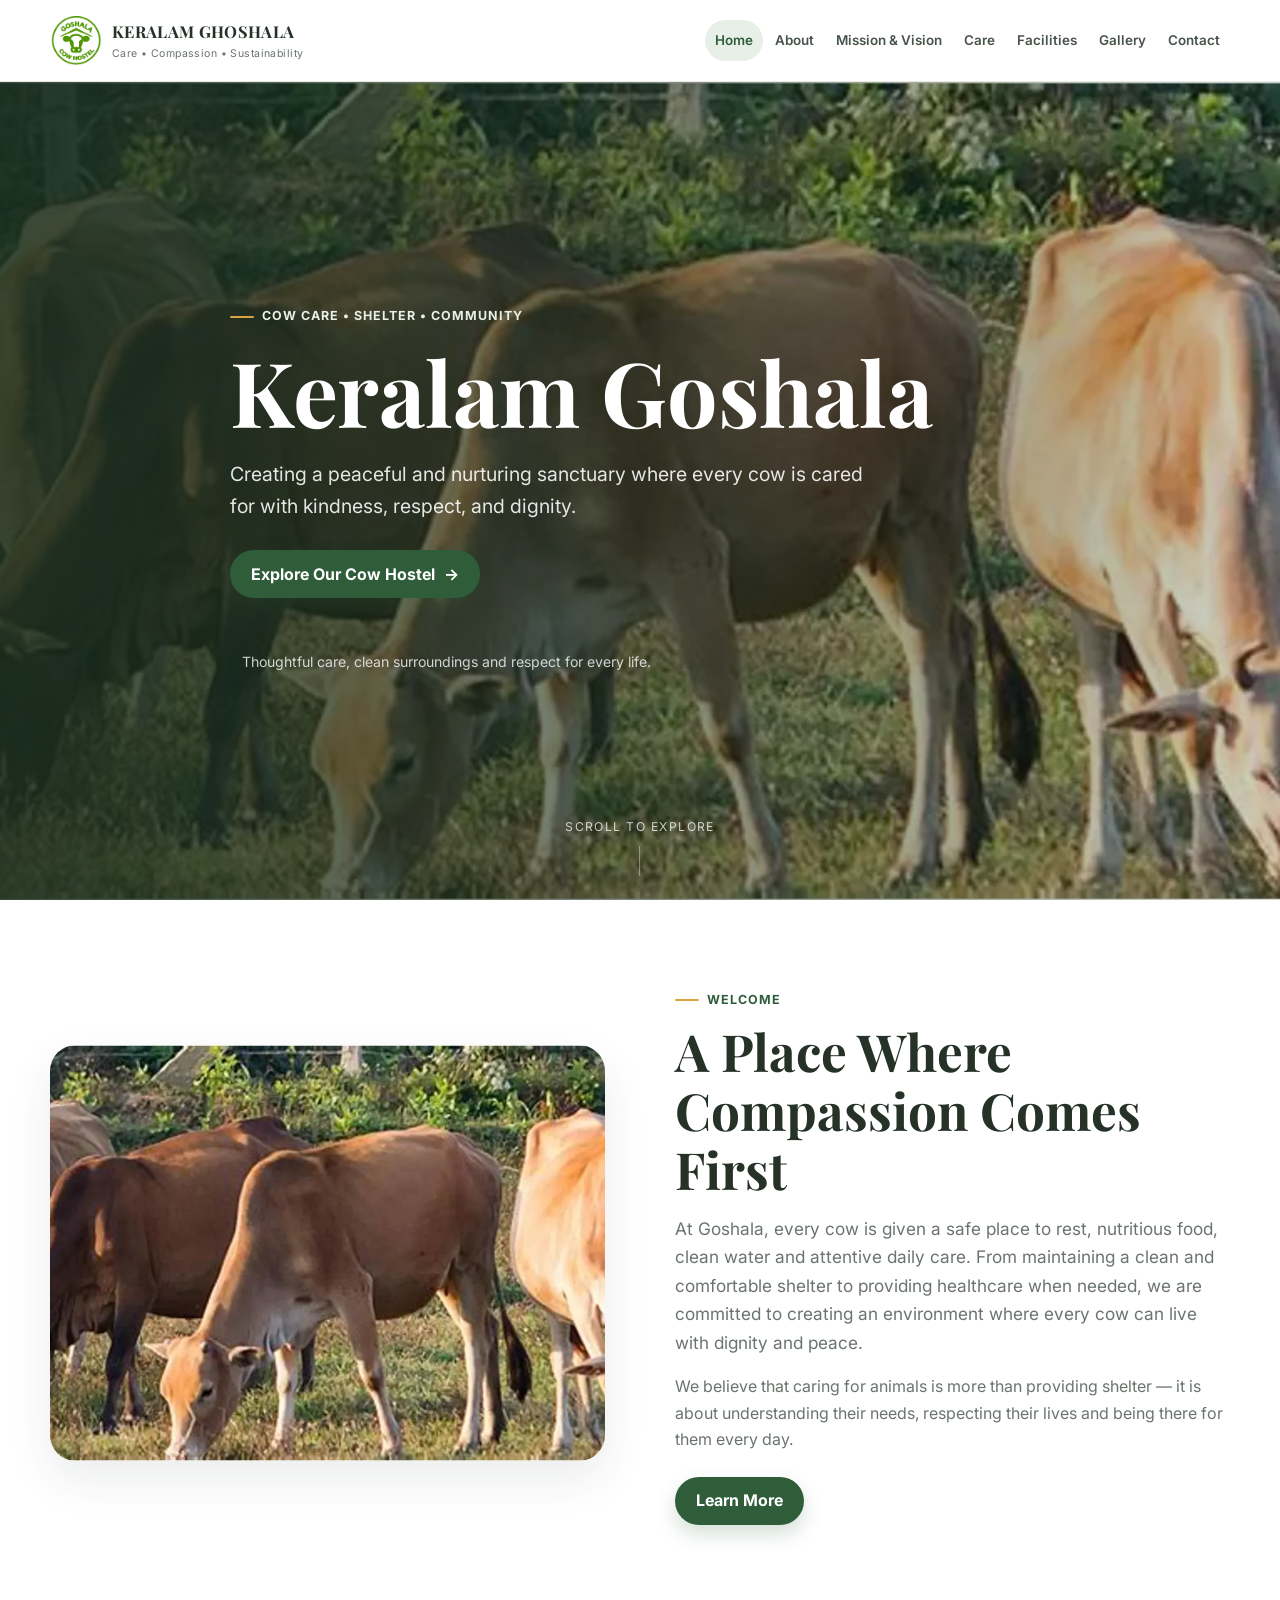
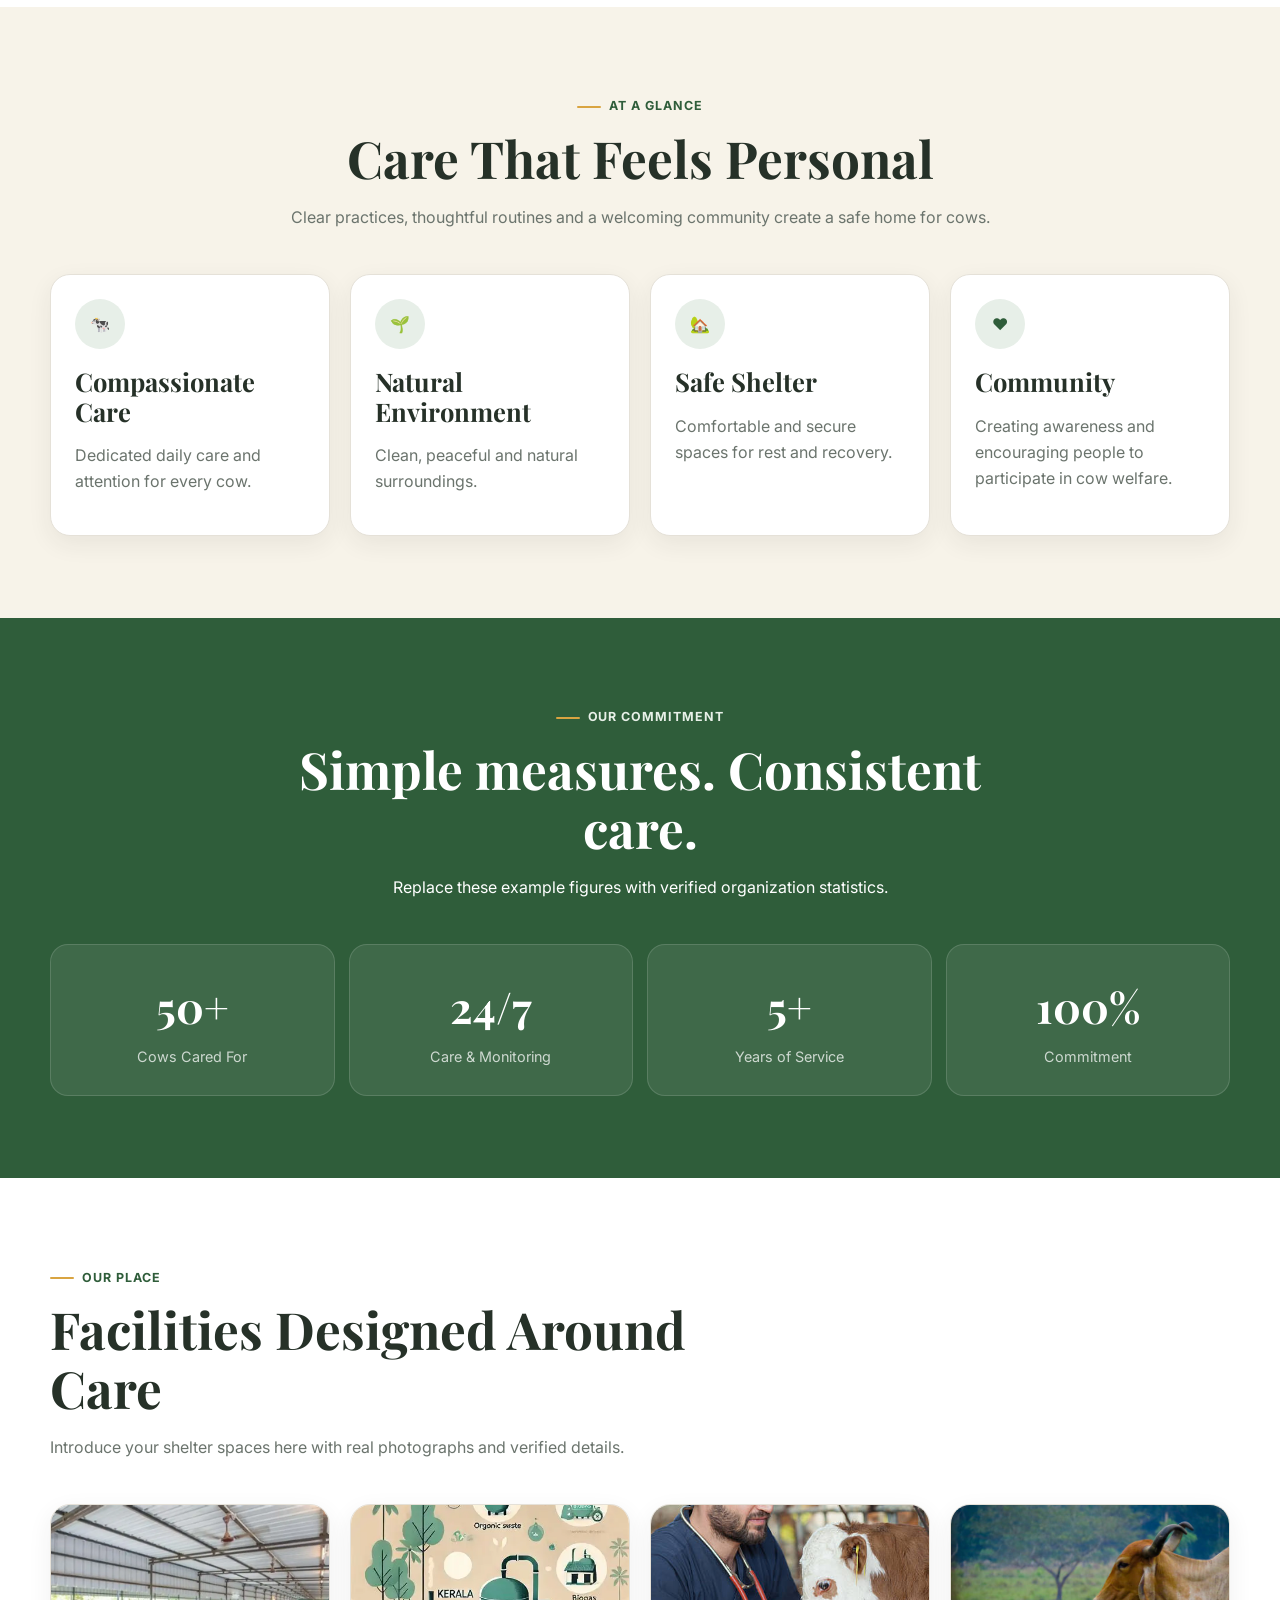
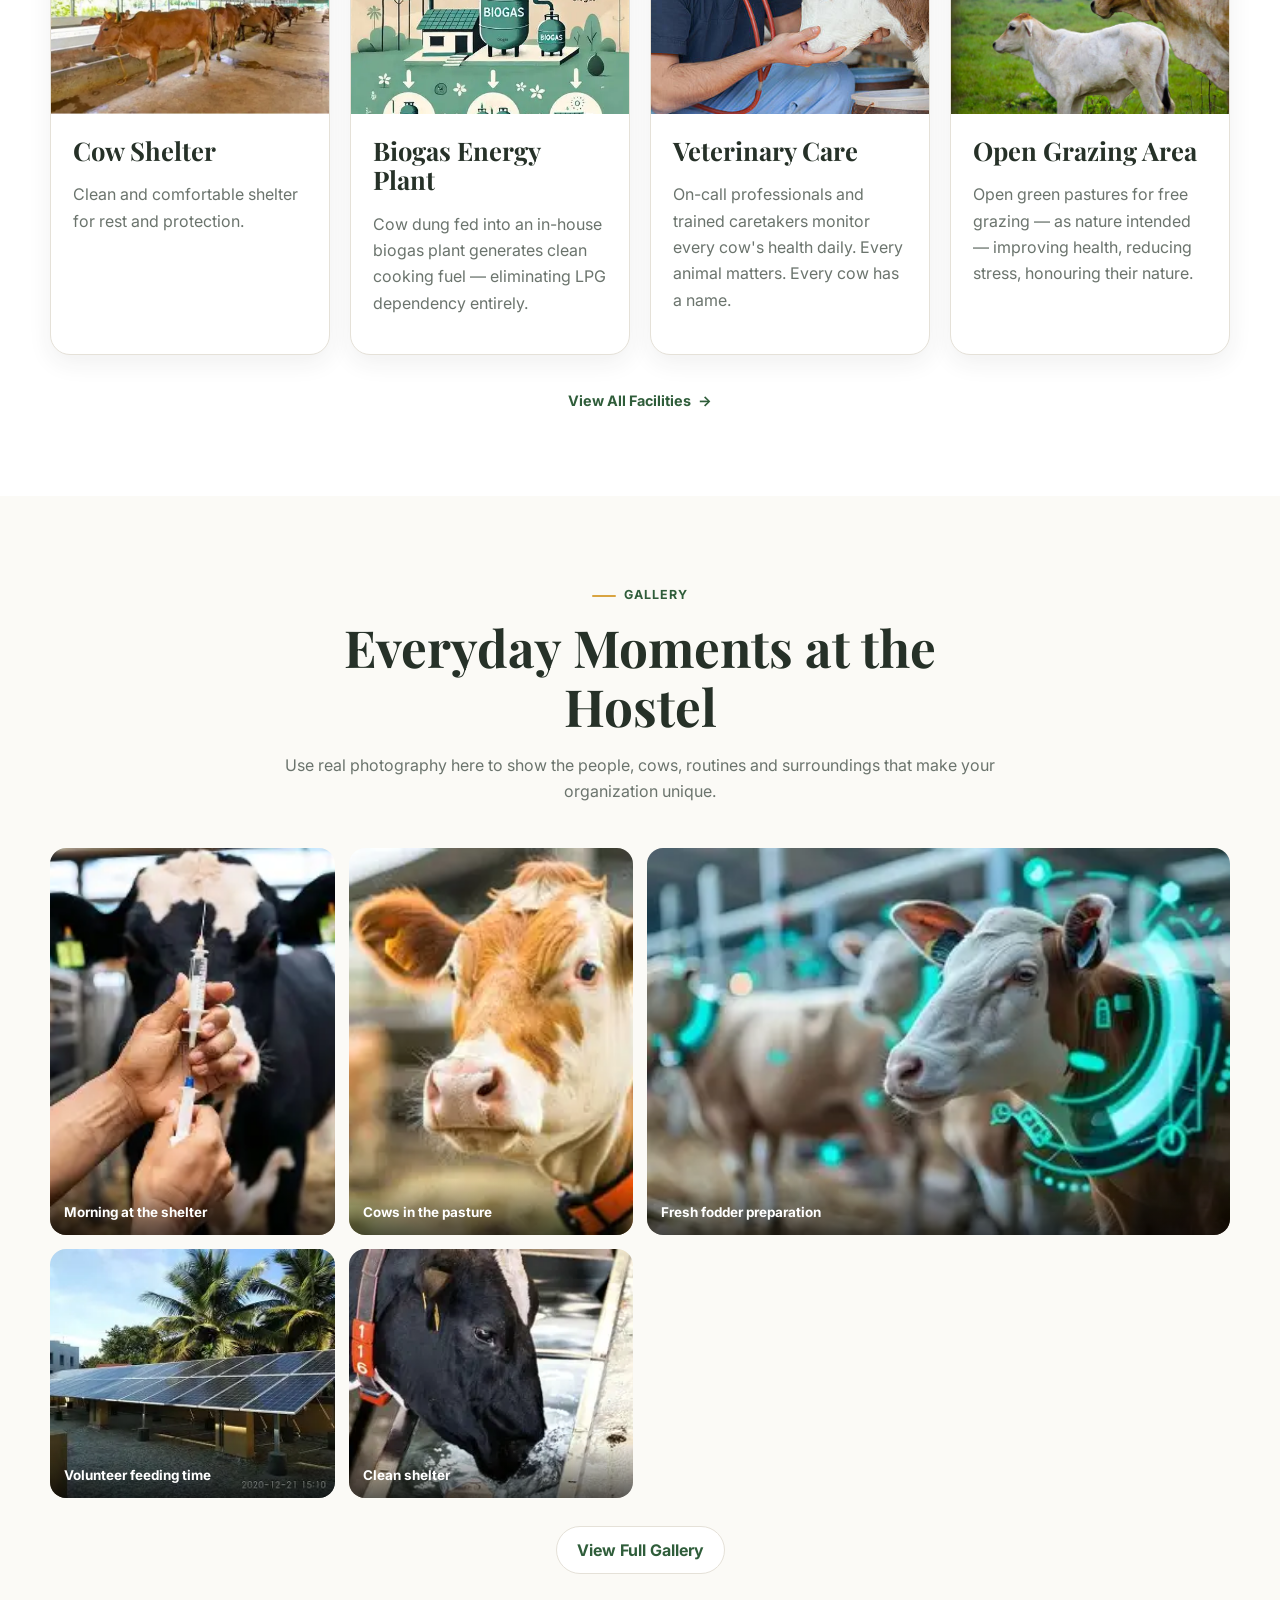
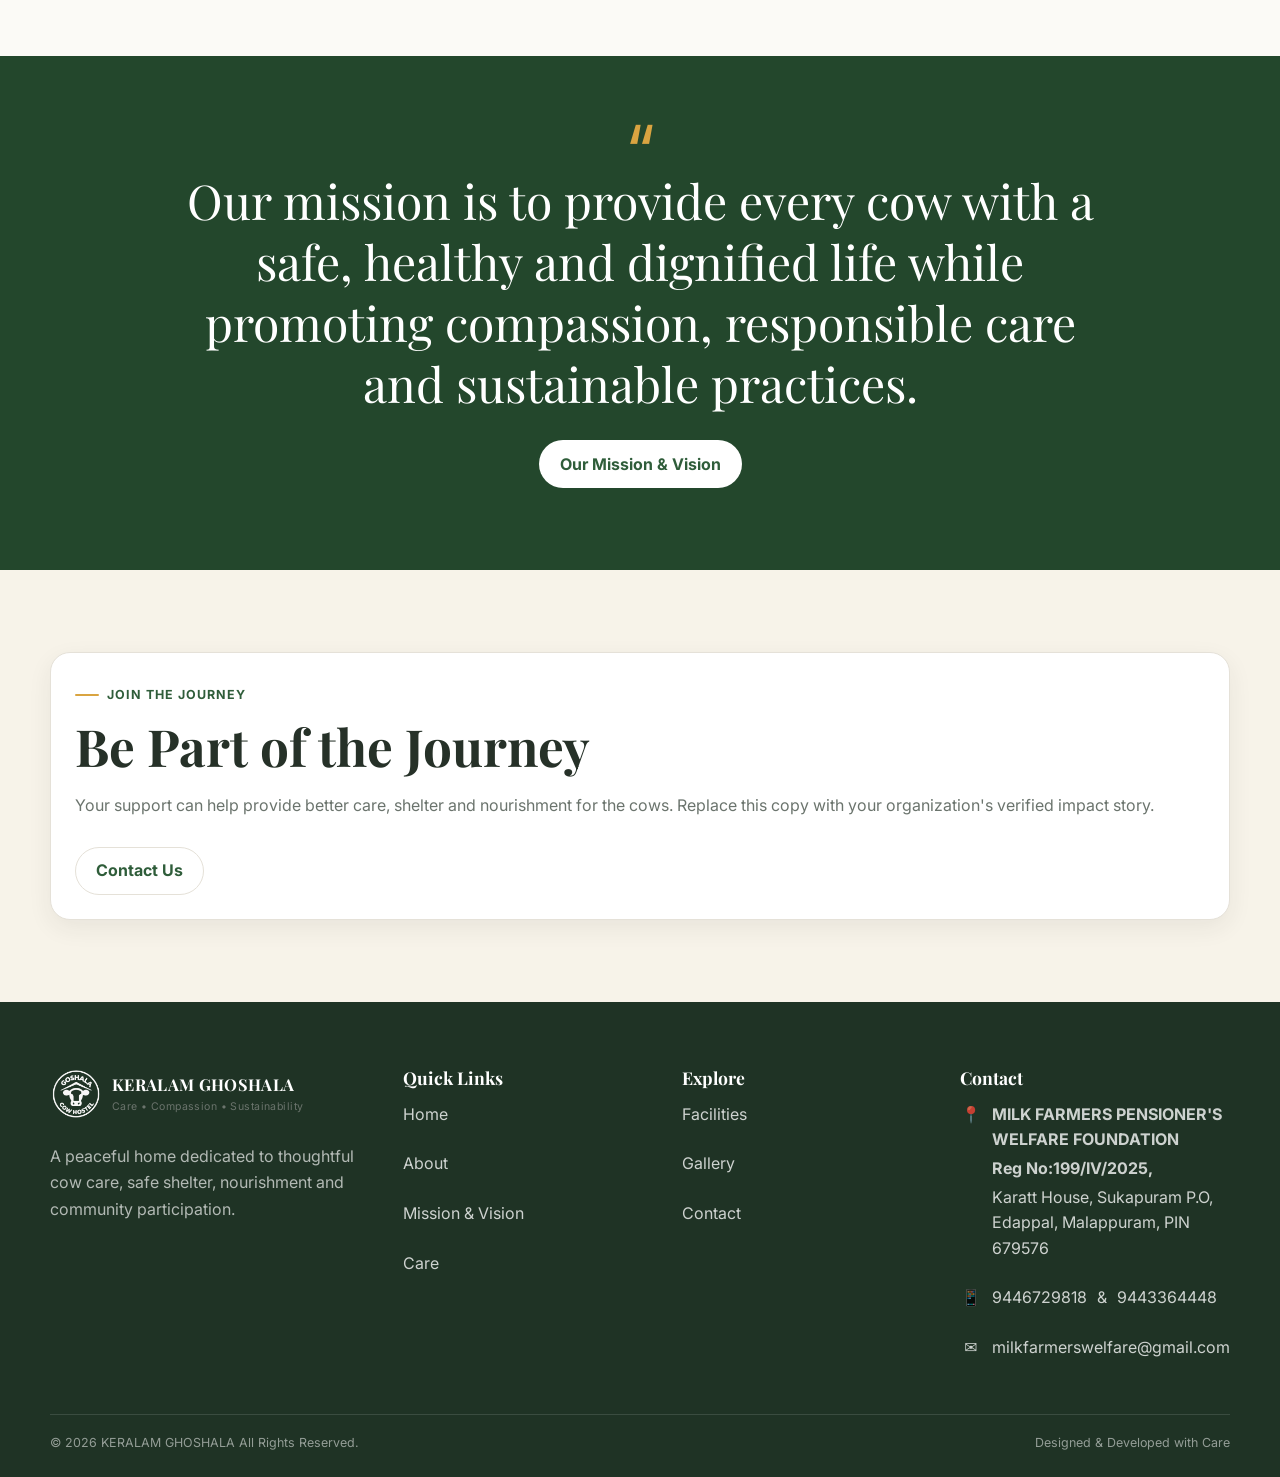
==== index.html @ 6017a012 "address update" ====
<!doctype html>
<html lang="en">

<head>
  <meta charset="utf-8">

  <meta name="viewport" content="width=device-width, initial-scale=1">

  <!-- Primary SEO -->
  <title>Keralam Goshala | Cow Protection & Care in Kerala</title>

  <meta name="description"
    content="Keralam Goshala is a caring home dedicated to the protection, welfare and well-being of cows in Kerala. Learn about our goshala, activities and mission.">

  <meta name="robots" content="index, follow">

  <link rel="canonical" href="https://keralamgoshala.org/">

  <!-- Open Graph / Social Sharing -->
  <meta property="og:title" content="Keralam Goshala | Cow Protection & Care in Kerala">

  <meta property="og:description"
    content="Keralam Goshala is dedicated to the protection, welfare and well-being of cows in Kerala.">

  <meta property="og:type" content="website">

  <meta property="og:url" content="https://keralamgoshala.org/">

  <meta property="og:image" content="https://keralamgoshala.org/images/hero/cow_hero.webp">

  <meta property="og:site_name" content="Keralam Goshala">

  <!-- Twitter / X -->
  <meta name="twitter:card" content="summary_large_image">

  <meta name="twitter:title" content="Keralam Goshala | Cow Protection & Care in Kerala">

  <meta name="twitter:description"
    content="A caring home dedicated to the protection, welfare and well-being of cows in Kerala.">

  <meta name="twitter:image" content="https://keralamgoshala.org/images/hero/cow_hero.webp">

  <!-- Stylesheets -->
  <link rel="stylesheet" href="css/style.css">
  <link rel="stylesheet" href="css/responsive.css">

  <script type="application/ld+json">
{
  "@context": "https://schema.org",
  "@type": "Organization",
  "name": "Keralam Goshala",
  "url": "https://keralamgoshala.org/",
  "description": "Keralam Goshala is a caring home dedicated to the protection, welfare and well-being of cows in Kerala."
}
</script>

</head>

<body>
  <header class="site-header">
    <nav class="navbar container" aria-label="Main navigation">
      <a class="brand" href="index.html" aria-label="KERALAM GHOSHALA home">
        <img class="brand-logo" src="images/logo/logo.png" alt="Keralam Goshala logo">

        <span class="brand-text">
          <strong>KERALAM GHOSHALA</strong>
          <span>Care • Compassion • Sustainability</span>
        </span>
      </a>
      <div class="nav-links">
        <a data-page-link href="index.html">Home</a><a data-page-link href="about.html">About</a><a data-page-link
          href="mission-vision.html">Mission & Vision</a><a data-page-link href="care.html">Care</a><a data-page-link
          href="facilities.html">Facilities</a><a data-page-link href="gallery.html">Gallery</a>
        <a data-page-link href="contact.html">Contact</a>
      </div>
      <button class="mobile-toggle" type="button" aria-label="Open navigation menu"
        aria-expanded="false"><span></span></button>
      <div class="mobile-menu" aria-label="Mobile navigation">
        <a data-page-link href="index.html">Home</a><a data-page-link href="about.html">About</a><a data-page-link
          href="mission-vision.html">Mission & Vision</a><a data-page-link href="care.html">Care</a><a data-page-link
          href="facilities.html">Facilities</a><a data-page-link href="gallery.html">Gallery</a><a data-page-link
          href="contact.html">Contact</a>
      </div>
    </nav>
  </header>
  <main class="page-main">
    <section class="hero">
      <img class="hero-image" src="images/hero/cow_hero.webp"
        alt="Placeholder showing cows in a peaceful green setting">
      <div class="container hero-content reveal">
        <div class="eyebrow">Cow Care • Shelter • Community</div>
        <h1>Keralam Goshala</h1>
        <p>Creating a peaceful and nurturing sanctuary where every cow is cared for with kindness, respect, and dignity.
        </p>
        <div class="hero-actions"><a class="btn btn-primary" href="about.html">Explore Our Cow Hostel <span
              aria-hidden="true">→</span></a></div>
        <div class="hero-note"><span aria-hidden="true"></span> Thoughtful care, clean surroundings and respect for
          every life.</div>
      </div>
      <a class="scroll-indicator" href="#intro">Scroll to explore</a>
    </section>

    <section class="section" id="intro">
      <div class="container split reveal">
        <div class="split-media"><img src="images/cows/cow_hero.webp"
            alt="Placeholder showing cows resting under shelter shade" loading="lazy"></div>
        <div class="split-copy">
          <div class="eyebrow">Welcome</div>
          <h2>A Place Where Compassion Comes First</h2>
          <p class="lead">At Goshala, every cow is given a safe place to rest, nutritious food, clean water and
            attentive daily care. From maintaining a clean and comfortable shelter to providing healthcare when needed,
            we are committed to creating an environment where every cow can live with dignity and peace.</p>
          <p>We believe that caring for animals is more than providing shelter — it is about understanding their needs,
            respecting their lives and being there for them every day.</p>
          <div class="actions"><a class="btn btn-primary" href="about.html">Learn More</a></div>
        </div>
      </div>
    </section>

    <section class="section section--cream">
      <div class="container">
        <div class="section-title reveal">
          <div class="eyebrow">At a glance</div>
          <h2>Care That Feels Personal</h2>
          <p>Clear practices, thoughtful routines and a welcoming community create a safe home for cows.</p>
        </div>
        <!--<div class="grid grid-4">-->
        <div class="grid grid-4 facility-cards">
          <article class="card reveal">
            <div class="icon-circle">🐄</div>
            <h3>Compassionate Care</h3>
            <p>Dedicated daily care and attention for every cow.</p>
          </article>
          <article class="card reveal">
            <div class="icon-circle">🌱</div>
            <h3>Natural Environment</h3>
            <p>Clean, peaceful and natural surroundings.</p>
          </article>
          <article class="card reveal">
            <div class="icon-circle">🏡</div>
            <h3>Safe Shelter</h3>
            <p>Comfortable and secure spaces for rest and recovery.</p>
          </article>
          <article class="card reveal">
            <div class="icon-circle">❤️</div>
            <h3>Community</h3>
            <p>Creating awareness and encouraging people to participate in cow welfare.</p>
          </article>
        </div>
      </div>
    </section>

    <section class="section section--green">
      <div class="container">
        <div class="section-title reveal">
          <div class="eyebrow eyebrow-light">Our commitment</div>
          <h2>Simple measures. Consistent care.</h2>
          <p>Replace these example figures with verified organization statistics.</p>
        </div>
        <div class="stats-wrap">
          <div class="stat reveal"><strong>50+</strong><span>Cows Cared For</span></div>
          <div class="stat reveal"><strong>24/7</strong><span>Care & Monitoring</span></div>
          <div class="stat reveal"><strong>5+</strong><span>Years of Service</span></div>
          <div class="stat reveal"><strong>100%</strong><span>Commitment</span></div>
        </div>
      </div>
    </section>

    <section class="section">
      <div class="container">
        <div class="section-title left reveal">
          <div class="eyebrow">Our place</div>
          <h2>Facilities Designed Around Care</h2>
          <p>Introduce your shelter spaces here with real photographs and verified details.</p>
        </div>
        <!-- <div class="grid grid-4"> -->
        <div class="grid grid-4 facility-cards">
          <article class="card image-card reveal"><img src="images\facilities\shelter.webp"
              alt="Placeholder image of a clean cow shelter" loading="lazy">
            <div class="card-body">
              <h3>Cow Shelter</h3>
              <p>Clean and comfortable shelter for rest and protection.</p>
            </div>
          </article>
          <article class="card image-card reveal"><img src="images\facilities\biogas.webp"
              alt="Placeholder image of a dedicated feeding area" loading="lazy">
            <div class="card-body">
              <h3>Biogas Energy Plant</h3>
              <p>Cow dung fed into an in-house biogas plant generates clean cooking fuel — eliminating LPG dependency
                entirely.</p>
            </div>
          </article>
          <article class="card image-card reveal"><img src="images\facilities\vettinery.jpg"
              alt="Placeholder image of a veterinary care area" loading="lazy">
            <div class="card-body">
              <h3>Veterinary Care</h3>
              <p>On-call professionals and trained caretakers monitor every cow's health daily. Every animal matters.
                Every cow has a name.</p>
            </div>
          </article>
          <article class="card image-card reveal"><img src="images\facilities\open_gazingjpg.jpg"
              alt="Placeholder image of open outdoor space" loading="lazy">
            <div class="card-body">
              <h3>Open Grazing Area</h3>
              <p>Open green pastures for free grazing — as nature intended — improving health, reducing stress,
                honouring their nature.</p>
            </div>
          </article>
        </div>
        <div class="text-center mt-28"><a class="card-link" href="facilities.html">View All Facilities</a></div>
      </div>
    </section>

    <section class="section section--soft">
      <div class="container">
        <div class="section-title reveal">
          <div class="eyebrow">Gallery</div>
          <h2>Everyday Moments at the Hostel</h2>
          <p>Use real photography here to show the people, cows, routines and surroundings that make your organization
            unique.</p>
        </div>
        <div class="gallery-grid"><a href="gallery.html" class="gallery-item reveal"><img src="images/gallery/care.webp"
              alt="Morning at the shelter" loading="lazy"><span class="gallery-caption">Morning at the
              shelter</span></a><a href="gallery.html" class="gallery-item reveal"><img
              src="images/gallery/iot_coller.webp" alt="Cows in the pasture" loading="lazy"><span
              class="gallery-caption">Cows in the pasture</span></a><a href="gallery.html"
            class="gallery-item wide reveal"><img src="images/gallery/iot.webp" alt="Fresh fodder preparation"
              loading="lazy"><span class="gallery-caption">Fresh fodder
              preparation</span></a><a href="gallery.html" class="gallery-item reveal"><img
              src="images/gallery/solar.webp" alt="Volunteer feeding time" loading="lazy"><span
              class="gallery-caption">Volunteer feeding time</span></a><a href="gallery.html"
            class="gallery-item reveal"><img src="images/gallery/water.webp" alt="Clean shelter" loading="lazy"><span
              class="gallery-caption">Clean shelter</span>
        </div>
        <div class="text-center mt-28"><a class="btn btn-secondary" href="gallery.html">View Full Gallery</a></div>
      </div>
    </section>

    <section class="section quote-section"><img class="quote-bg" src="images/gallery/g-07.svg" alt=""
        aria-hidden="true">
      <div class="quote-overlay"></div>
      <div class="container quote-content reveal"><span class="quote-mark">“</span>
        <blockquote>Our mission is to provide every cow with a safe, healthy and dignified life while promoting
          compassion, responsible care and sustainable practices.</blockquote><a class="btn btn-light"
          href="mission-vision.html">Our Mission & Vision</a>
      </div>
    </section>

    <section class="section section--cream">
      <div class="container">
        <div class="card reveal" class="cta-row">
          <div>
            <div class="eyebrow">Join the journey</div>
            <h2>Be Part of the Journey</h2>
            <p>Your support can help provide better care, shelter and nourishment for the cows. Replace this copy with
              your organization's verified impact story.</p>
          </div>
          <div class="hero-actions">
            <a class="btn btn-secondary" href="contact.html">Contact Us</a>
          </div>
        </div>
      </div>
    </section>
  </main>
  <footer class="site-footer">
    <div class="container">
      <div class="footer-grid">
        <div class="footer-brand">
          <div class="brand">
            <img class="brand-logo" src="images\logo\white_logo.png" alt="Keralam Goshala logo">

            <span class="brand-text">
              <strong class="footer-brand-name">KERALAM GHOSHALA</strong>
              <span class="footer-tagline">Care • Compassion • Sustainability</span>
            </span>
          </div>
          <p class="footer-description">A peaceful home dedicated to thoughtful cow care, safe shelter, nourishment and
            community participation.</p>
        </div>
        <div>
          <h3>Quick Links</h3>
          <ul class="footer-links">
            <li><a href="index.html">Home</a></li>
            <li><a href="about.html">About</a></li>
            <li><a href="mission-vision.html">Mission & Vision</a></li>
            <li><a href="care.html">Care</a></li>
          </ul>
        </div>
        <div>
          <h3>Explore</h3>
          <ul class="footer-links">
            <li><a href="facilities.html">Facilities</a></li>
            <li><a href="gallery.html">Gallery</a></li>

            <li><a href="contact.html">Contact</a></li>
          </ul>
        </div>
        <div>
          <h3>Contact</h3>
          <ul class="footer-links">
            <li class="footer-address">
              <span class="icon">📍</span>
                            <span>
                                <strong>MILK FARMERS PENSIONER'S WELFARE FOUNDATION</strong><br>
                                <strong>Reg No:199/IV/2025,</strong><br>
                                Karatt House, Sukapuram P.O,<br>
                                Edappal, Malappuram, PIN 679576
                            </span>
            </li>

            <li>
              <span class="icon">📱</span>
              <a href="https://wa.me/919446729818" target="_blank" rel="noopener">
                9446729818
              </a>
              <span> & </span>
              <a href="https://wa.me/919443364448" target="_blank" rel="noopener">
                9443364448
              </a>
            </li>

            <li>
              <span class="icon">✉️</span>
              <a href="mailto:milkfarmerswelfare@gmail.com">
                milkfarmerswelfare@gmail.com
              </a>
            </li>
          </ul>

        </div>
      </div>
      <div class="footer-bottom"><span>© 2026 KERALAM GHOSHALA All Rights Reserved.</span><span>Designed & Developed
          with Care</span></div>
    </div>
  </footer>
  <script src="js/script.js"></script>
</body>

</html>
---- css/style.css ----
@import url('https://fonts.googleapis.com/css2?family=Inter:wght@400;500;600;700&family=Playfair+Display:wght@500;600;700&display=swap');

:root {
  --primary: #2f5d3a;
  --primary-dark: #23472c;
  --primary-soft: #e7efe8;
  --secondary: #8a6a3d;
  --accent: #d9a441;
  --cream: #f7f3e9;
  --light: #ffffff;
  --surface: #fbfaf6;
  --text: #263128;
  --muted: #6b746d;
  --border: #e5e1d8;
  --shadow: 0 18px 45px rgba(38, 49, 40, 0.09);
  --shadow-soft: 0 8px 24px rgba(38, 49, 40, 0.07);
  --radius: 20px;
  --radius-sm: 14px;
  --container: 1180px;
  --header-height: 78px;
}

* { box-sizing: border-box; }
html { scroll-behavior: smooth; }
body {
  margin: 0;
  font-family: 'Inter', system-ui, -apple-system, BlinkMacSystemFont, 'Segoe UI', sans-serif;
  color: var(--text);
  background: var(--light);
  line-height: 1.65;
  overflow-x: hidden;
}
img { display: block; max-width: 100%; height: auto; }
a { color: inherit; text-decoration: none; }
button, input, textarea, select { font: inherit; }
button { cursor: pointer; }
:focus-visible { outline: 3px solid rgba(217, 164, 65, 0.75); outline-offset: 3px; }

.container { width: min(calc(100% - 32px), var(--container)); margin-inline: auto; }
.section { padding: 82px 0; position: relative; }
.section--cream { background: var(--cream); }
.section--soft { background: var(--surface); }
.section--green { background: var(--primary); color: var(--light); }
.section-title { max-width: 720px; margin: 0 auto 44px; text-align: center; }
.section-title.left { margin-inline: 0; text-align: left; }
.eyebrow {
  display: inline-flex; align-items: center; gap: 8px;
  color: var(--primary); font-weight: 700; letter-spacing: .08em; text-transform: uppercase; font-size: .78rem;
  margin-bottom: 12px;
}
.eyebrow::before { content: ''; width: 24px; height: 2px; background: var(--accent); border-radius: 999px; }
h1, h2, h3, h4 { margin: 0 0 16px; font-family: 'Playfair Display', Georgia, serif; line-height: 1.15; color: var(--text); }
h1 { font-size: clamp(2.7rem, 7vw, 5.6rem); }
h2 { font-size: clamp(2.05rem, 4vw, 3.35rem); }
h3 { font-size: clamp(1.35rem, 2vw, 1.75rem); }
p { margin: 0 0 16px; color: var(--muted); }
.lead { font-size: 1.08rem; max-width: 650px; }
.section--green h2, .section--green h3, .section--green p { color: var(--light); }

.btn {
  display: inline-flex; align-items: center; justify-content: center; gap: 9px;
  min-height: 48px; padding: 0 20px; border-radius: 999px; border: 1px solid transparent;
  font-weight: 700; transition: transform .2s ease, box-shadow .2s ease, background .2s ease, color .2s ease;
}
.btn:hover { transform: translateY(-2px); }
.btn-primary { color: var(--light); background: var(--primary); box-shadow: 0 9px 20px rgba(47, 93, 58, .2); }
.btn-primary:hover { background: var(--primary-dark); }
.btn-secondary { color: var(--primary); background: var(--light); border-color: var(--border); }
.btn-secondary:hover { box-shadow: var(--shadow-soft); }
.btn-light { color: var(--primary); background: var(--light); }
.btn-ghost { color: var(--primary); background: transparent; border-color: rgba(47,93,58,.22); }

/* Header */
.site-header {
  position: fixed; z-index: 1000; inset: 0 0 auto; height: var(--header-height);
  background: rgba(255,255,255,.94); backdrop-filter: blur(12px); border-bottom: 1px solid rgba(229,225,216,.72);
  transition: box-shadow .25s ease, background .25s ease;
}
.site-header.scrolled { box-shadow: 0 10px 30px rgba(38,49,40,.09); background: rgba(255,255,255,.98); }
.navbar { height: 100%; display: flex; align-items: center; justify-content: space-between; gap: 24px; }
.brand {
  display: inline-flex;
  align-items: center;
  gap: 10px;
  min-width: 0;
}
.brand-logo {
  width: 52px;
  height: 52px;
  object-fit: contain;
  flex: 0 0 auto;
}
.brand-mark {
  width: 42px; height: 42px; display: grid; place-items: center; border-radius: 50%; flex: 0 0 auto;
  color: var(--light); background: var(--primary); box-shadow: inset 0 0 0 5px rgba(255,255,255,.13);
}
.brand-mark svg { width: 24px; height: 24px; }
.brand-text strong { display: block; font-family: 'Playfair Display', Georgia, serif; font-size: 1.02rem; letter-spacing: .02em; white-space: nowrap; }
.brand-text span { display: block; color: var(--muted); font-size: .66rem; letter-spacing: .04em; white-space: nowrap; }
.nav-links { display: none; align-items: center; gap: 6px; }
.nav-links a { padding: 9px 11px; border-radius: 999px; color: #485349; font-size: .84rem; font-weight: 600; transition: color .2s ease, background .2s ease; }
.nav-links a:hover, .nav-links a.active { color: var(--primary); background: var(--primary-soft); }
.mobile-toggle { width: 46px; height: 46px; border: 0; background: transparent; border-radius: 12px; display: grid; place-items: center; color: var(--primary); }
.mobile-toggle span, .mobile-toggle::before, .mobile-toggle::after { content: ''; width: 23px; height: 2px; border-radius: 999px; background: currentColor; transition: transform .25s ease, opacity .25s ease; }
.mobile-toggle { position: relative; }
.mobile-toggle span { position: absolute; }
.mobile-toggle::before { position: absolute; transform: translateY(-7px); }
.mobile-toggle::after { position: absolute; transform: translateY(7px); }
.mobile-toggle.is-open span { opacity: 0; }
.mobile-toggle.is-open::before { transform: rotate(45deg); }
.mobile-toggle.is-open::after { transform: rotate(-45deg); }
.mobile-menu { display: none; position: absolute; top: var(--header-height); left: 16px; right: 16px; background: var(--light); border: 1px solid var(--border); border-radius: 18px; box-shadow: var(--shadow); padding: 10px; }
.mobile-menu.is-open { display: grid; animation: menuIn .22s ease both; }
.mobile-menu a { padding: 13px 14px; border-radius: 12px; font-weight: 600; color: #485349; }
.mobile-menu a:hover, .mobile-menu a.active { background: var(--primary-soft); color: var(--primary); }
@keyframes menuIn { from { opacity: 0; transform: translateY(-6px); } to { opacity: 1; transform: translateY(0); } }

/* Hero */
.page-main { padding-top: var(--header-height); }
.hero {
  position: relative; min-height: min(820px, calc(100vh - var(--header-height)));
  display: grid; align-items: center; overflow: hidden; isolation: isolate;
  background: var(--primary-dark);
}
.hero-image { position: absolute; inset: 0; width: 100%; height: 100%; object-fit: cover; z-index: -2; }
.hero::before { content: ''; position: absolute; inset: 0; z-index: -1; background: linear-gradient(90deg, rgba(25, 47, 30, .87), rgba(25, 47, 30, .56) 50%, rgba(25,47,30,.2)); }
.hero-content { padding: 92px 0 100px; color: var(--light); max-width: 820px; }
.hero .eyebrow { color: #e8f0e8; }
.hero h1 { color: var(--light); max-width: 850px; }
.hero p { color: rgba(255,255,255,.88); font-size: clamp(1rem, 2vw, 1.22rem); max-width: 660px; }
.hero-actions { display: flex; flex-wrap: wrap; gap: 12px; margin-top: 28px; }
.hero-note { display: flex; align-items: center; gap: 12px; margin-top: 52px; color: rgba(255,255,255,.78); font-size: .88rem; }
.scroll-indicator { position: absolute; bottom: 24px; left: 50%; transform: translateX(-50%); color: rgba(255,255,255,.74); font-size: .76rem; letter-spacing: .12em; text-transform: uppercase; }
.scroll-indicator::after { content: ''; display: block; width: 1px; height: 30px; background: currentColor; margin: 9px auto 0; opacity: .55; }
.page-hero { min-height: 340px; }
.page-hero .hero-content { padding: 78px 0; }
.page-hero h1 { font-size: clamp(2.6rem, 6vw, 4.6rem); }

/* Layout helpers */
.split { display: grid; gap: 38px; align-items: center; }
.split-media { overflow: hidden; border-radius: 26px; box-shadow: var(--shadow); }
.split-media img { width: 100%; aspect-ratio: 4/3; object-fit: cover; }
.split-copy .actions { margin-top: 24px; display: flex; flex-wrap: wrap; gap: 10px; }
.grid { display: grid; gap: 20px; }
.grid-2 { grid-template-columns: 1fr; }
.grid-3 { grid-template-columns: 1fr; }
.grid-4 { grid-template-columns: 1fr 1fr; }
.card { background: var(--light); border: 1px solid var(--border); border-radius: var(--radius); box-shadow: var(--shadow-soft); padding: 24px; transition: transform .22s ease, box-shadow .22s ease; }
.card:hover { transform: translateY(-5px); box-shadow: var(--shadow); }
.icon-circle { width: 50px; height: 50px; border-radius: 50%; display: grid; place-items: center; background: var(--primary-soft); color: var(--primary); margin-bottom: 18px; }
.icon-circle svg { width: 24px; height: 24px; }
.image-card { overflow: hidden; padding: 0; }
.image-card img { width: 100%; aspect-ratio: 4/3; object-fit: cover; }
.image-card .card-body { padding: 22px; }
.card-link { display: inline-flex; align-items: center; gap: 7px; margin-top: 6px; color: var(--primary); font-weight: 700; font-size: .9rem; }
.card-link::after { content: '→'; transition: transform .2s; }
.card-link:hover::after { transform: translateX(4px); }

/* Stats */
.stats-wrap { display: grid; gap: 14px; }
.stat { padding: 26px; border-radius: 18px; background: rgba(255,255,255,.08); border: 1px solid rgba(255,255,255,.14); text-align: center; }
.stat strong { display: block; font-family: 'Playfair Display', Georgia, serif; color: var(--light); font-size: 2.7rem; }
.stat span { color: rgba(255,255,255,.74); font-size: .9rem; }

/* Quote / CTA */
.quote-section { position: relative; overflow: hidden; }
.quote-bg { position: absolute; inset: 0; width: 100%; height: 100%; object-fit: cover; opacity: .25; }
.quote-overlay { position: absolute; inset: 0; background: var(--primary-dark); }
.quote-content { position: relative; z-index: 1; max-width: 920px; margin: auto; text-align: center; }
.quote-content blockquote { margin: 0 0 26px; color: var(--light); font-family: 'Playfair Display', Georgia, serif; font-size: clamp(1.8rem, 4vw, 3rem); line-height: 1.27; }
.quote-mark { color: var(--accent); font-size: 5rem; line-height: .4; display: block; }

/* Timeline */
.timeline { display: grid; gap: 18px; }
.timeline-item { display: grid; gap: 16px; grid-template-columns: 40px 1fr; align-items: start; }
.timeline-dot { width: 34px; height: 34px; margin-top: 3px; border-radius: 50%; display: grid; place-items: center; background: var(--primary); color: var(--light); font-weight: 700; font-size: .83rem; box-shadow: 0 0 0 7px var(--primary-soft); }

/* Care rows */
.care-row { display: grid; gap: 26px; align-items: center; margin-bottom: 52px; }
.care-row:last-child { margin-bottom: 0; }
.care-row .media { border-radius: 24px; overflow: hidden; box-shadow: var(--shadow); }
.care-row .media img { width: 100%; aspect-ratio: 16/10; object-fit: cover; }
.care-row .copy ul { margin: 0; padding: 0; list-style: none; display: grid; gap: 10px; }
.care-row .copy li { position: relative; padding-left: 28px; color: var(--muted); }
.care-row .copy li::before { content: '✓'; position: absolute; left: 0; top: 1px; color: var(--primary); font-weight: 800; }

/* Gallery */
.filters { display: flex; gap: 8px; justify-content: center; flex-wrap: wrap; margin-bottom: 30px; }
.filter-btn { border: 1px solid var(--border); padding: 10px 16px; border-radius: 999px; background: var(--light); color: var(--muted); font-weight: 700; }
.filter-btn.active, .filter-btn:hover { background: var(--primary); border-color: var(--primary); color: var(--light); }
.gallery-grid { display: grid; gap: 14px; grid-template-columns: repeat(2, 1fr); }
.gallery-item { position: relative; overflow: hidden; border-radius: 16px; min-height: 190px; background: var(--cream); cursor: zoom-in; }
.gallery-item img { width: 100%; height: 100%; object-fit: cover; transition: transform .45s ease; }
.gallery-item:hover img { transform: scale(1.04); }
.gallery-caption { position: absolute; inset: auto 0 0; padding: 22px 14px 12px; color: var(--light); background: linear-gradient(transparent, rgba(0,0,0,.64)); font-size: .84rem; font-weight: 700; }
.lightbox { position: fixed; inset: 0; z-index: 1100; display: none; place-items: center; padding: 22px; background: rgba(13, 21, 15, .93); }
.lightbox.is-open { display: grid; }
.lightbox-stage { width: min(1100px, 94vw); position: relative; }
.lightbox-stage img { width: 100%; max-height: 82vh; object-fit: contain; border-radius: 14px; }
.lightbox-close, .lightbox-prev, .lightbox-next { position: absolute; width: 44px; height: 44px; border: 0; border-radius: 50%; background: rgba(255,255,255,.12); color: var(--light); display: grid; place-items: center; font-size: 1.5rem; }
.lightbox-close { top: -56px; right: 0; }
.lightbox-prev { left: -56px; top: 50%; transform: translateY(-50%); }
.lightbox-next { right: -56px; top: 50%; transform: translateY(-50%); }
.lightbox-caption { color: rgba(255,255,255,.86); text-align: center; margin-top: 10px; }
body.lightbox-open { overflow: hidden; }

/* Support / contact */
.support-box { display: grid; gap: 22px; padding: 32px; border-radius: 26px; background: var(--cream); border: 1px solid var(--border); }
.bank-grid { display: grid; gap: 10px; }
.bank-row { display: flex; justify-content: space-between; gap: 18px; padding: 13px 0; border-bottom: 1px dashed var(--border); }
.bank-row:last-child { border-bottom: 0; }
.bank-row span:first-child { color: var(--muted); }
.bank-row strong { text-align: right; overflow-wrap: anywhere; }
.form-card { padding: 30px; border: 1px solid var(--border); border-radius: 24px; box-shadow: var(--shadow-soft); background: var(--light); }
.form-grid { display: grid; gap: 16px; }
.field { display: grid; gap: 8px; }
.field label { font-size: .9rem; font-weight: 700; }
.field input, .field textarea, .field select { width: 100%; border: 1px solid var(--border); background: #fff; color: var(--text); border-radius: 12px; padding: 13px 14px; transition: border .2s, box-shadow .2s; }
.field input:focus, .field textarea:focus, .field select:focus { border-color: var(--primary); box-shadow: 0 0 0 4px rgba(47,93,58,.1); outline: none; }
.field textarea { min-height: 150px; resize: vertical; }
.form-message { margin-top: 14px; padding: 12px 14px; border-radius: 12px; display: none; font-size: .9rem; }
.form-message.is-visible { display: block; }
.form-message.error { color: #7c3128; background: #fbebe8; border: 1px solid #efcbc4; }
.form-message.success { color: #265734; background: #eaf5eb; border: 1px solid #cfe5d0; }
.contact-list { display: grid; gap: 20px; }
.contact-item { display: grid; grid-template-columns: 44px 1fr; gap: 14px; align-items: start; }
.contact-item .icon-circle { width: 44px; height: 44px; margin: 0; }

/* Footer */
.site-footer { background: #1f3325; color: rgba(255,255,255,.78); padding: 66px 0 24px; }
.footer-grid { display: grid; gap: 30px; }
.site-footer h3 { color: var(--light); font-size: 1.1rem; margin-bottom: 14px; }
.footer-brand p { max-width: 340px; color: rgba(255,255,255,.66); }
.footer-links { list-style: none; padding: 0; margin: 0; display: grid; gap: 9px; }
.footer-links a:hover { color: var(--light); }
.footer-social { display: flex; gap: 9px; flex-wrap: wrap; }
.social-link { width: 39px; height: 39px; border: 1px solid rgba(255,255,255,.15); border-radius: 50%; display: grid; place-items: center; font-size: .8rem; }
.social-link:hover { background: rgba(255,255,255,.1); color: var(--light); }
.footer-bottom { border-top: 1px solid rgba(255,255,255,.12); margin-top: 38px; padding-top: 18px; display: flex; flex-wrap: wrap; gap: 8px 16px; justify-content: space-between; font-size: .78rem; color: rgba(255,255,255,.52); }

/* Reveal */
.reveal { opacity: 0; transform: translateY(18px); transition: opacity .55s ease, transform .55s ease; }
.reveal.is-visible { opacity: 1; transform: none; }

/* Decorative */
.organic { position: absolute; inset: auto auto -1px 0; width: 100%; height: 50px; background: var(--light); clip-path: ellipse(62% 58% at 50% 100%); }
.kicker { display: inline-flex; align-items: center; gap: 10px; padding: 8px 12px; background: var(--primary-soft); color: var(--primary); border-radius: 999px; font-size: .8rem; font-weight: 700; }
.notice { padding: 14px 16px; border-radius: 14px; background: #fff7df; border: 1px solid #ead79e; color: #725917; font-size: .9rem; }

@media (min-width: 620px) {
  .container { width: min(calc(100% - 48px), var(--container)); }
  .grid-2 { grid-template-columns: repeat(2, minmax(0,1fr)); }
  .grid-3 { grid-template-columns: repeat(2, minmax(0,1fr)); }
  .stats-wrap { grid-template-columns: repeat(2, 1fr); }
  .footer-grid { grid-template-columns: 1.3fr 1fr 1fr 1fr; }
  .gallery-grid { grid-template-columns: repeat(3, 1fr); }
  .gallery-item.tall { grid-row: span 2; }
  .gallery-item.wide { grid-column: span 2; }
}

@media (min-width: 900px) {
  .nav-links { display: flex; }
  .mobile-toggle, .mobile-menu { display: none !important; }
  .split { grid-template-columns: minmax(0,1fr) minmax(0,1fr); gap: 70px; }
  .split.reverse .split-media { order: 2; }
  .grid-3 { grid-template-columns: repeat(3, minmax(0,1fr)); }
  .grid-4 { grid-template-columns: repeat(4, minmax(0,1fr)); }
  .stats-wrap { grid-template-columns: repeat(4, 1fr); }
  .care-row { grid-template-columns: minmax(0,1fr) minmax(0,1fr); gap: 70px; }
  .care-row.reverse .media { order: 2; }
  .form-grid.two { grid-template-columns: repeat(2, minmax(0,1fr)); }
  .form-grid .full { grid-column: 1/-1; }
  .contact-layout { grid-template-columns: .8fr 1.2fr; }
}

@media (min-width: 1200px) {
  :root { --header-height: 82px; }
  .nav-links { gap: 2px; }
  .nav-links a { padding-inline: 10px; }
  .hero-content { padding-block: 110px 120px; }
  .gallery-grid { grid-template-columns: repeat(4, 1fr); }
}

@media (prefers-reduced-motion: reduce) {
  html { scroll-behavior: auto; }
  *, *::before, *::after { animation-duration: .01ms !important; animation-iteration-count: 1 !important; transition-duration: .01ms !important; }
  .reveal { opacity: 1; transform: none; }
}

.eyebrow-light { color: #e8f0e8; }
.text-center { text-align: center; }
.mt-28 { margin-top: 28px; }
.footer-brand-name { color: #fff; }
.footer-tagline { color: rgba(255,255,255,.55); }
.footer-description { margin-top: 16px; }
.footer-social-title { margin-top: 20px; }

.cta-row { display: grid; gap: 20px; align-items: center; }
@media (min-width: 760px) { .cta-row { grid-template-columns: 1fr auto; } }
.footer-links {
    list-style: none;
    padding: 0;
    margin: 0;
}

.footer-links li {
    display: flex;
    align-items: flex-start;
    gap: 10px;
    margin-bottom: 15px;
    line-height: 1.6;
}

.footer-links .icon {
    width: 22px;
    min-width: 22px;
    text-align: center;
}

.footer-links a {
    color: inherit;
    text-decoration: none;
    transition: color 0.3s ease;
}

.footer-links a:hover {
    color: #2e7d32;
    text-decoration: underline;
}

.footer-address strong {
    display: inline-block;
    margin-bottom: 3px;
}
---- css/responsive.css ----
/* Small-screen refinements kept separate so breakpoint changes remain easy to edit. */
@media (max-width: 619px) {
  .section { padding: 64px 0; }
  .facility-cards {
    grid-template-columns: 1fr;
    gap: 20px;
}
  .grid-4 {
    grid-template-columns: 1fr;
}
  .hero { min-height: 680px; }
  .hero-content { padding: 72px 0 100px; }
  .hero-actions .btn { width: 100%; }
  .hero-note { margin-top: 34px; }
  .page-hero { min-height: 300px; }
  .page-hero .hero-content { padding: 64px 0 78px; }
  .card { padding: 20px; }
  .support-box, .form-card { padding: 22px; }
  .bank-row { align-items: flex-start; flex-direction: column; gap: 5px; }
  .bank-row strong { text-align: left; }
  .lightbox-prev, .lightbox-next { top: auto; bottom: 12px; transform: none; }
  .lightbox-prev { left: 10px; }
  .lightbox-next { right: 10px; }
  .lightbox-close { top: 10px; right: 10px; }
    /* Mobile footer */
  .site-footer {
    padding: 50px 0 20px;
  }

  .footer-grid {
    gap: 36px;
  }

  .site-footer h3 {
    margin-bottom: 12px;
  }

  .footer-links {
    gap: 0;
  }

  .footer-links li {
    margin-bottom: 10px;
    line-height: 1.4;
  }

  .footer-links a {
    font-size: 1rem;
  }

  .footer-brand p {
    margin-bottom: 0;
  }

  .footer-bottom {
    margin-top: 28px;
    padding-top: 16px;
  }
}
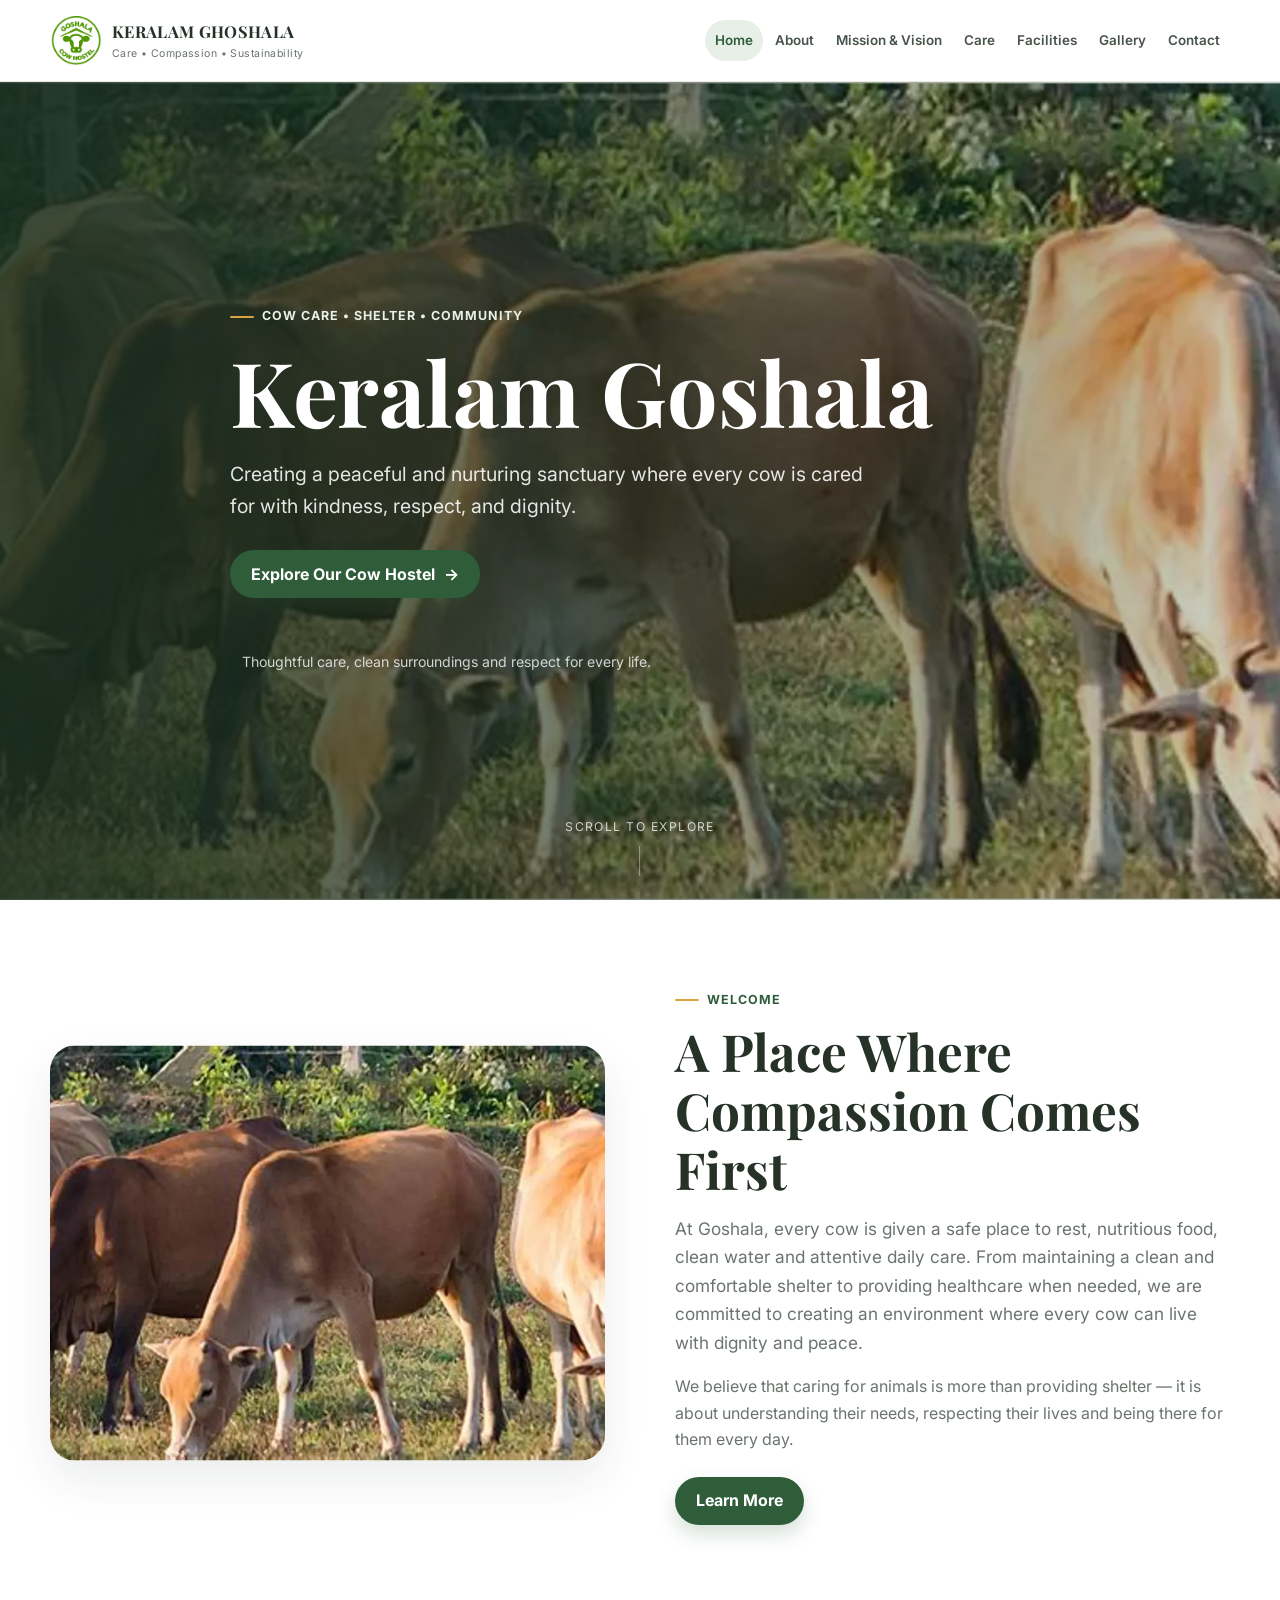
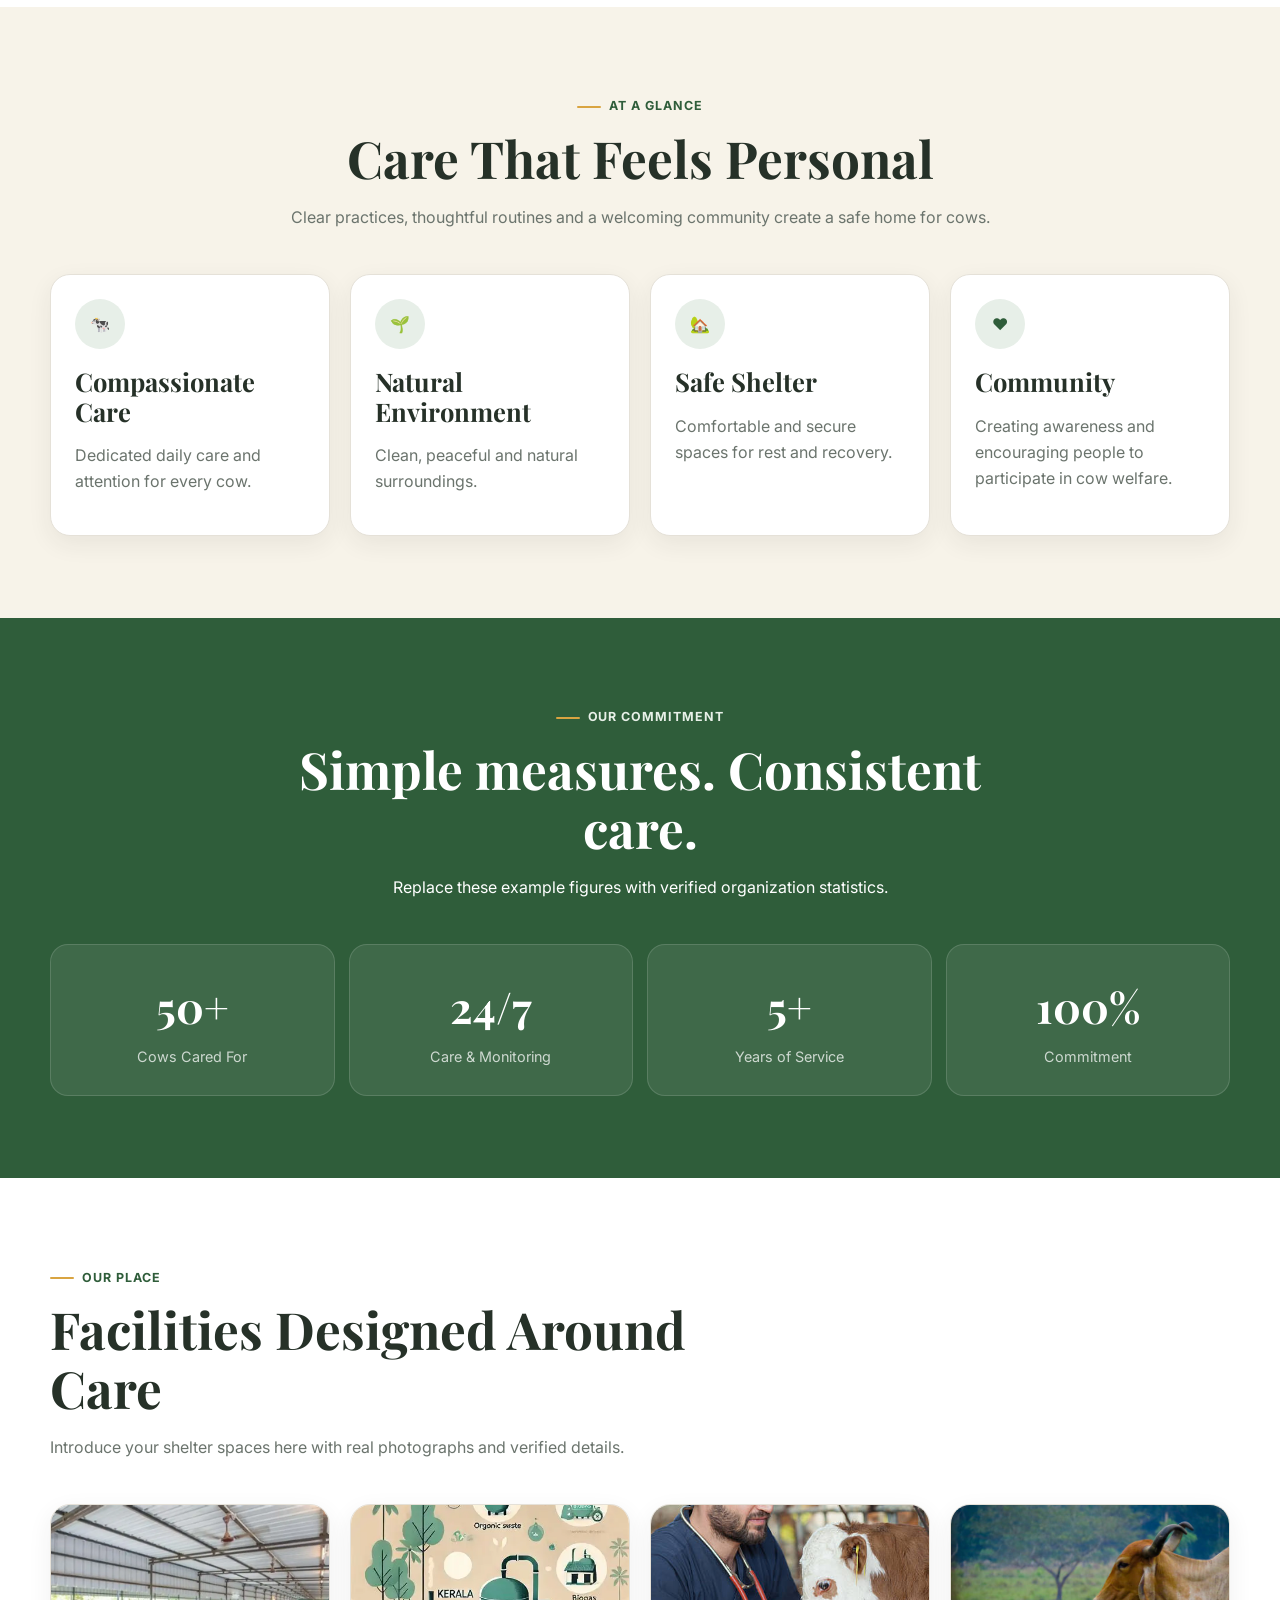
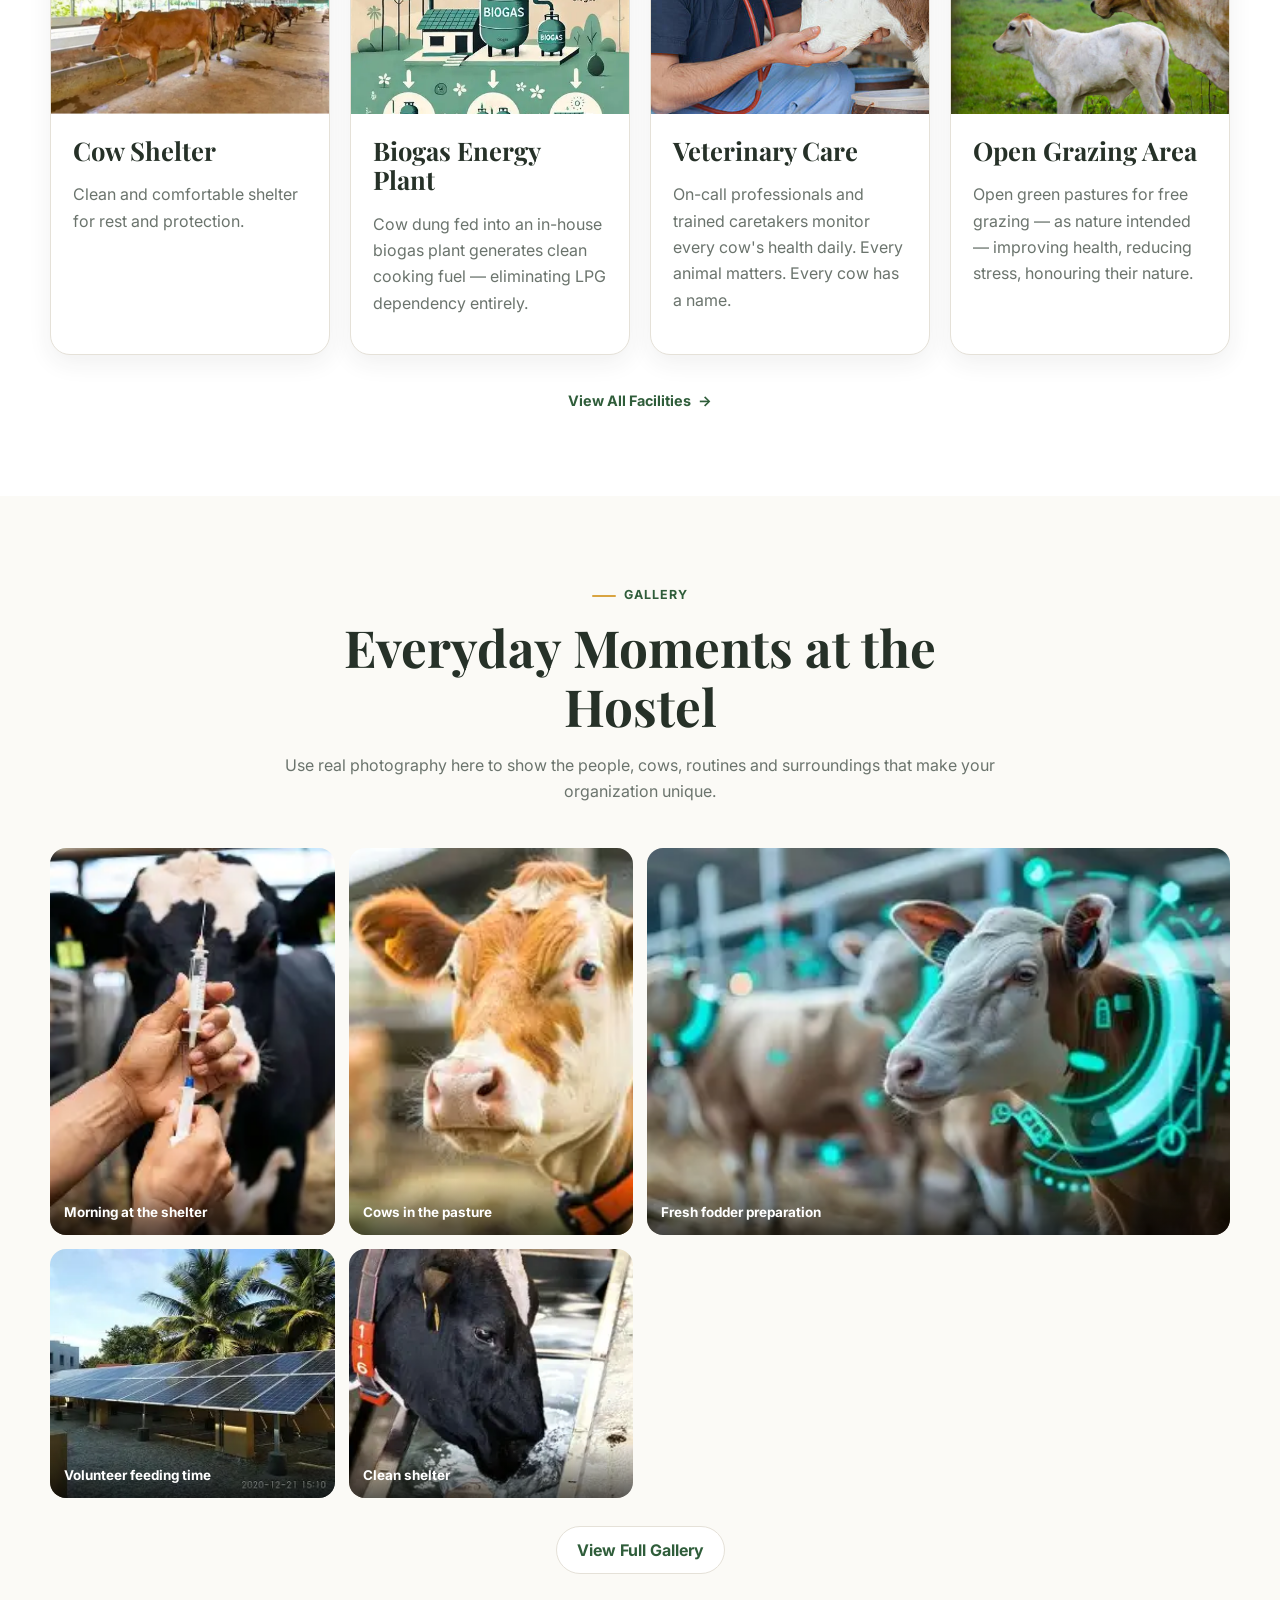
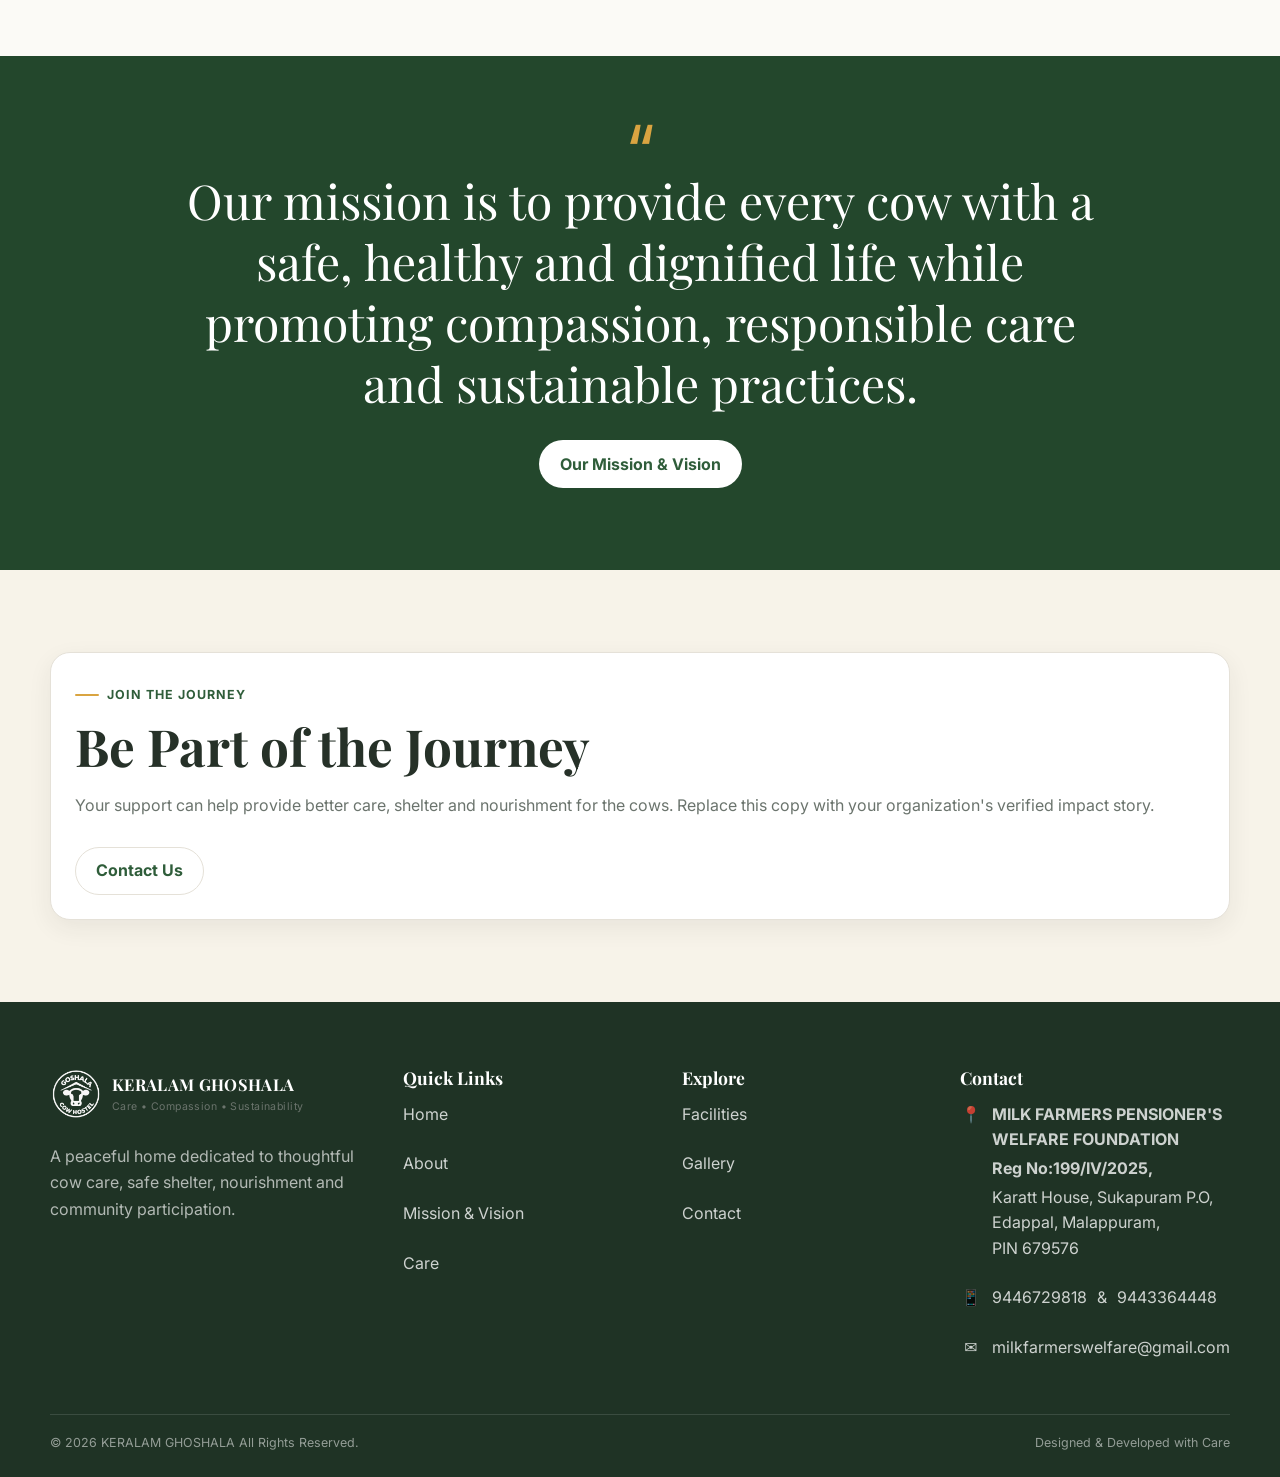
==== commit fea48612: "address update" ====
--- a/index.html
+++ b/index.html
@@ -304,7 +304,8 @@
                                 <strong>MILK FARMERS PENSIONER'S WELFARE FOUNDATION</strong><br>
                                 <strong>Reg No:199/IV/2025,</strong><br>
                                 Karatt House, Sukapuram P.O,<br>
-                                Edappal, Malappuram, PIN 679576
+                                Edappal, Malappuram,<br>
+                                PIN 679576
                             </span>
             </li>
 
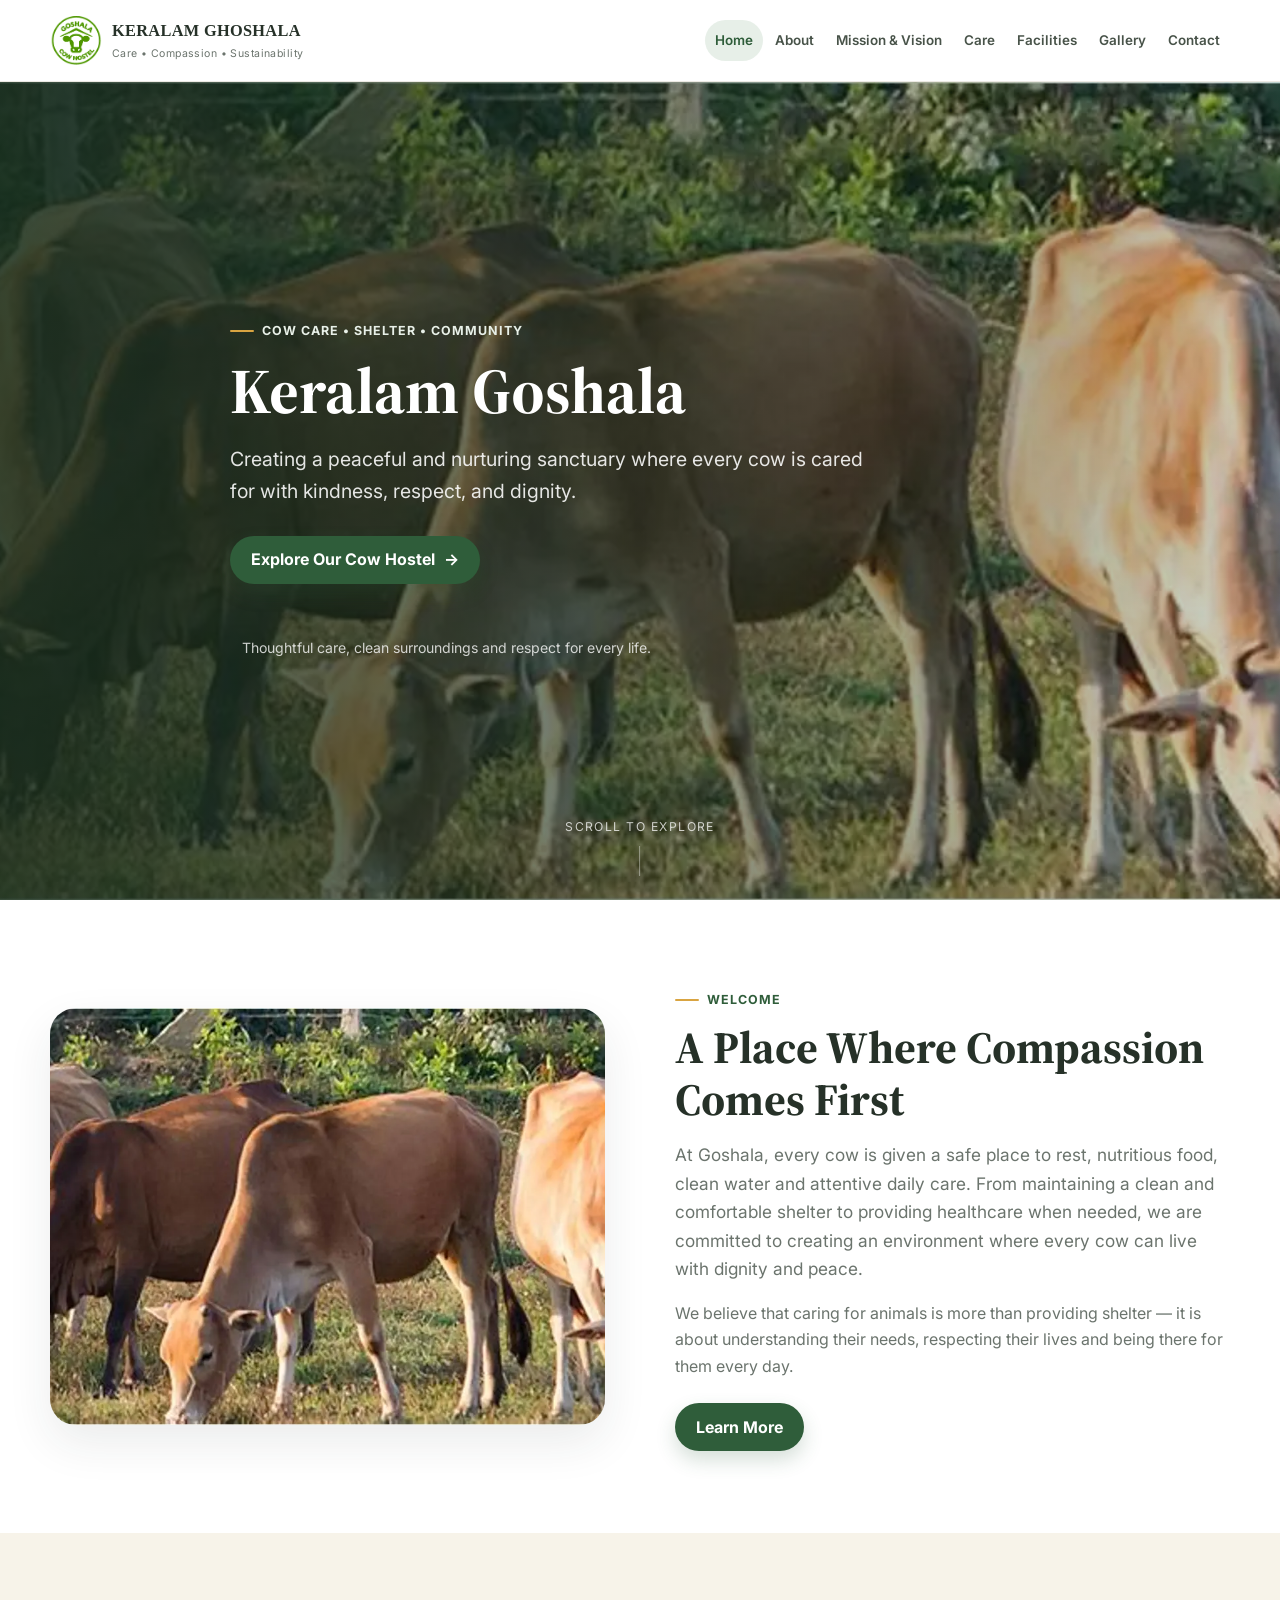
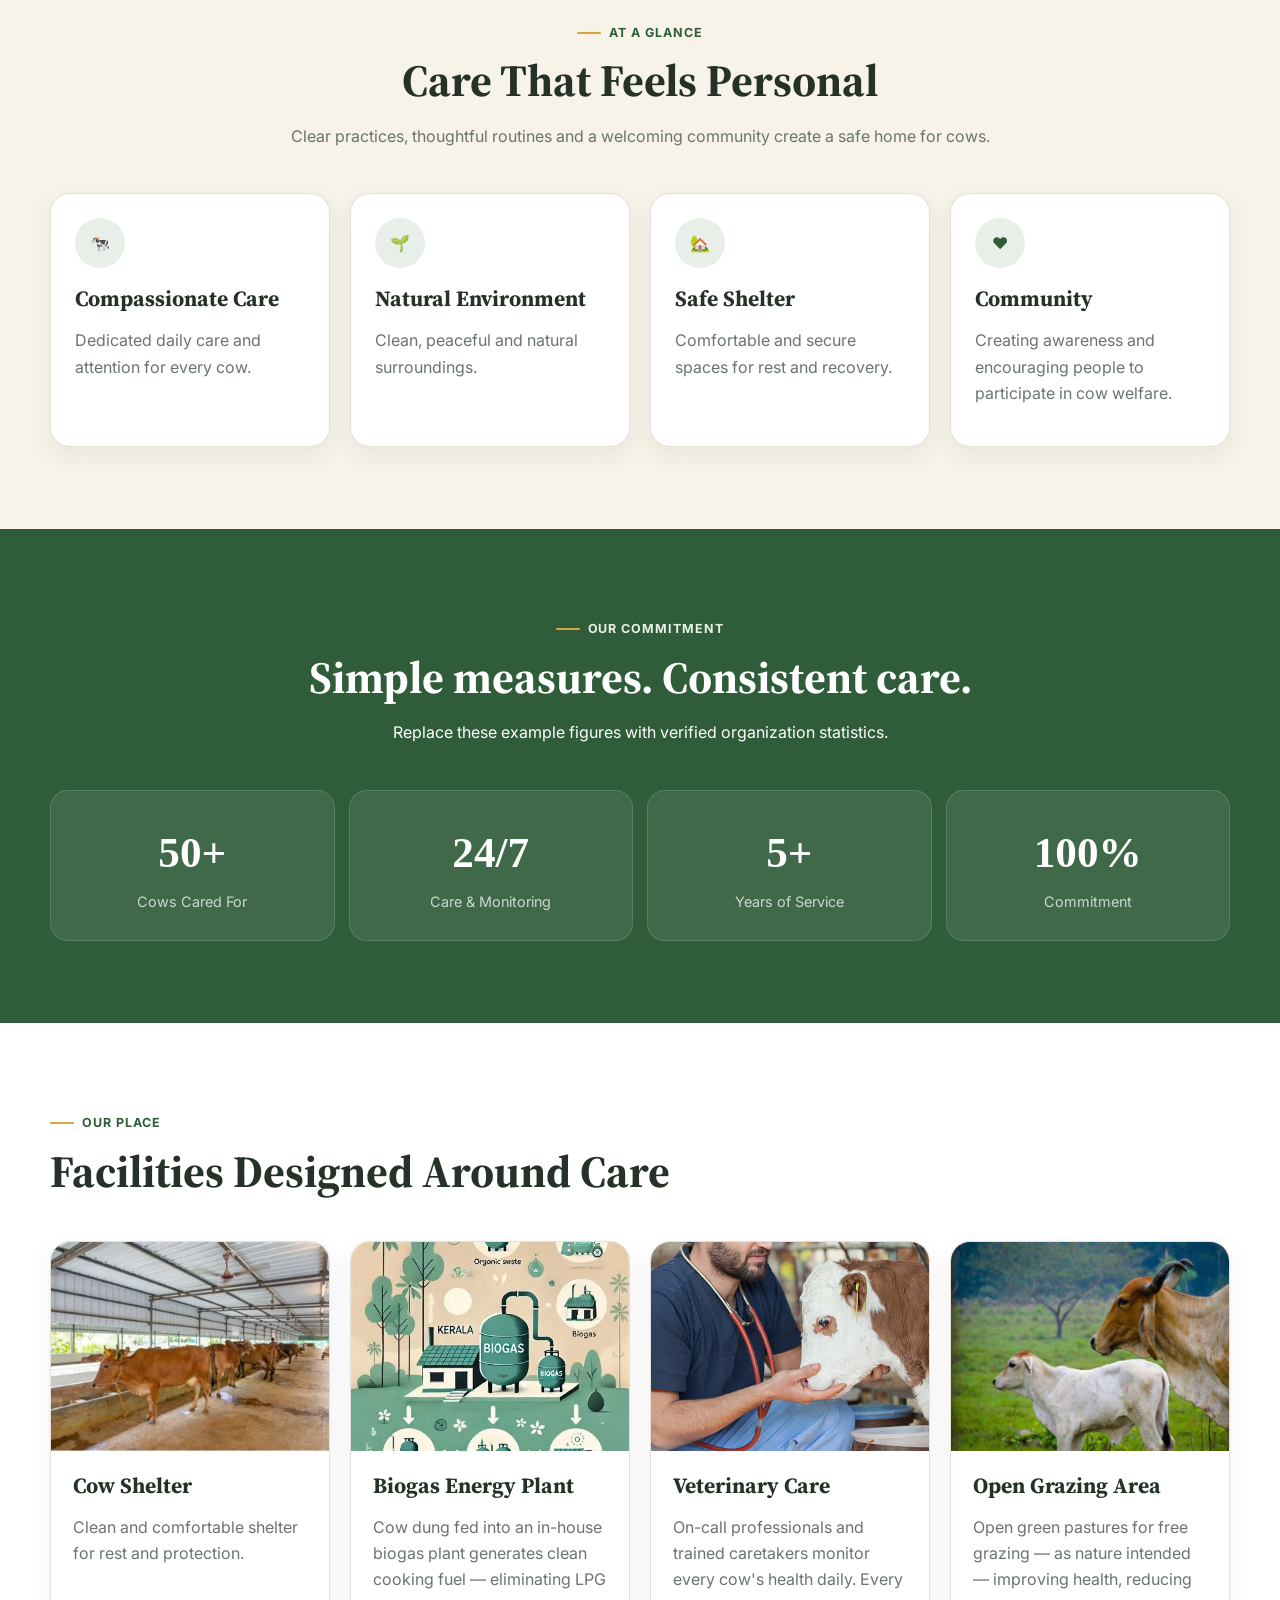
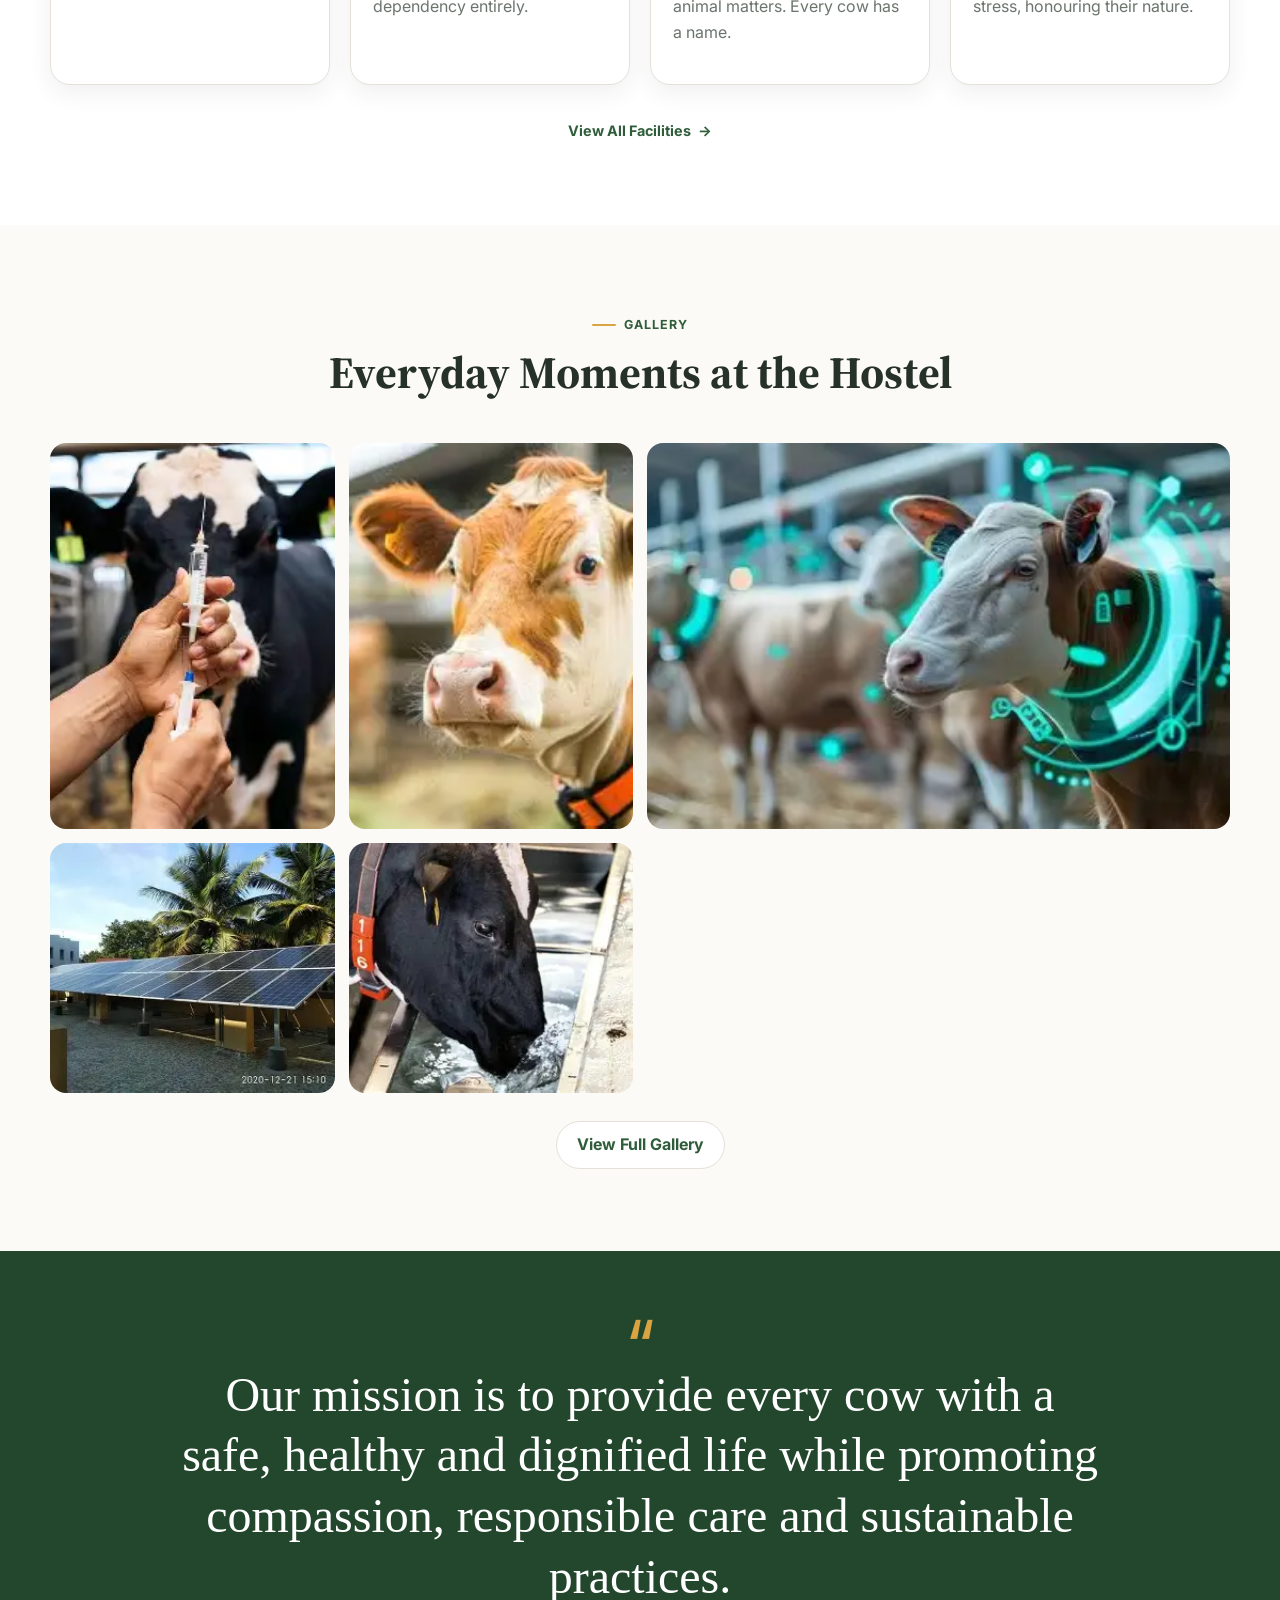
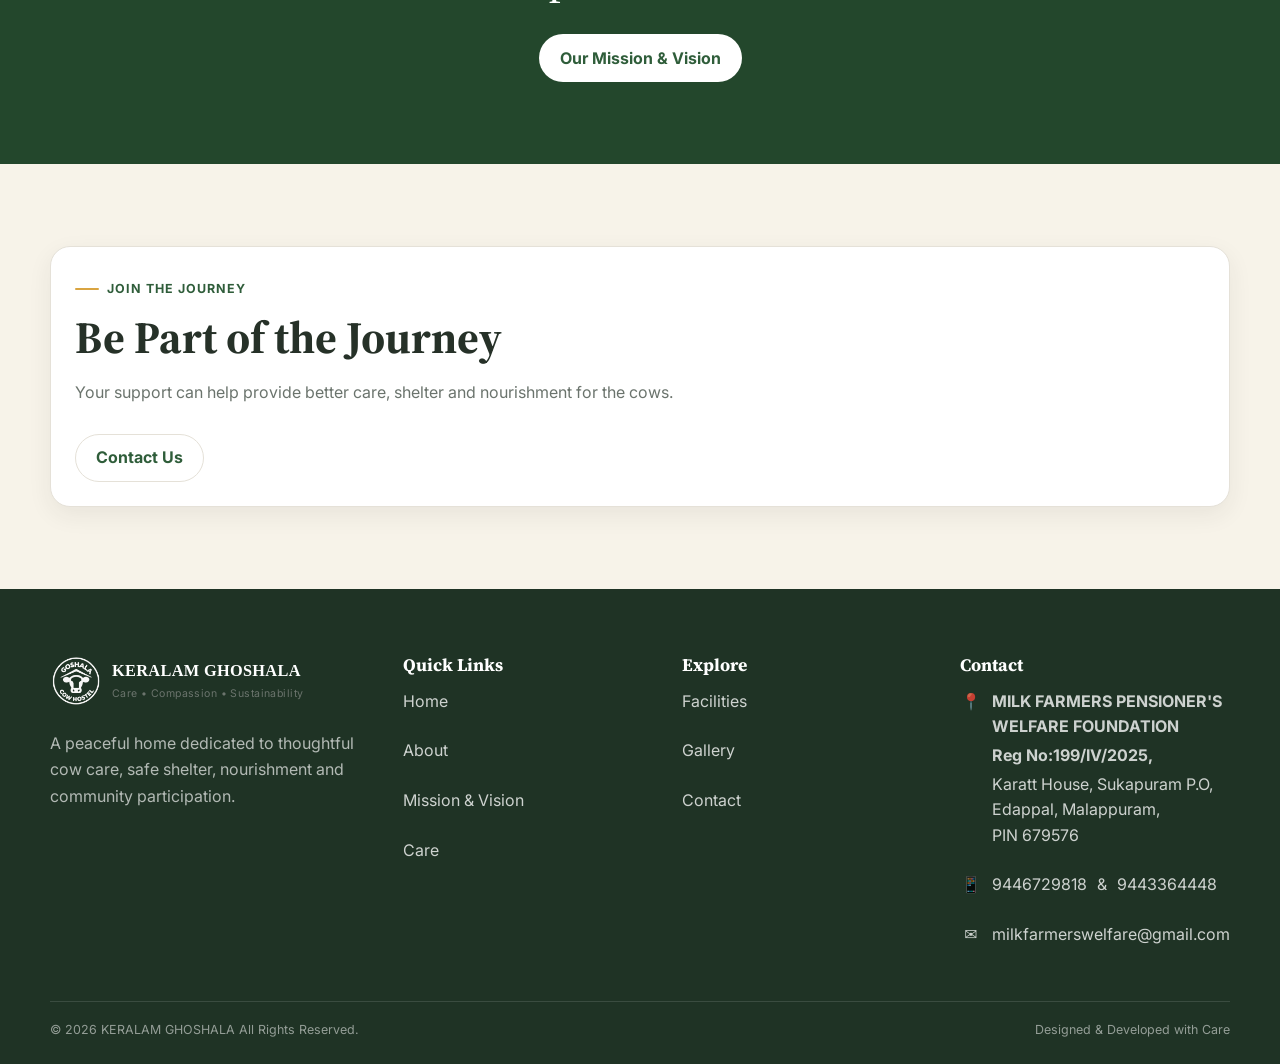
==== commit dc42072f: "minnor updates" ====
--- a/index.html
+++ b/index.html
@@ -86,7 +86,7 @@
   <main class="page-main">
     <section class="hero">
       <img class="hero-image" src="images/hero/cow_hero.webp"
-        alt="Placeholder showing cows in a peaceful green setting">
+      alt="Cows at Keralam Goshala">
       <div class="container hero-content reveal">
         <div class="eyebrow">Cow Care • Shelter • Community</div>
         <h1>Keralam Goshala</h1>
@@ -103,7 +103,8 @@
     <section class="section" id="intro">
       <div class="container split reveal">
         <div class="split-media"><img src="images/cows/cow_hero.webp"
-            alt="Placeholder showing cows resting under shelter shade" loading="lazy"></div>
+            alt="Cows resting at Keralam Goshala" loading="lazy">
+          </div>
         <div class="split-copy">
           <div class="eyebrow">Welcome</div>
           <h2>A Place Where Compassion Comes First</h2>
@@ -171,19 +172,20 @@
         <div class="section-title left reveal">
           <div class="eyebrow">Our place</div>
           <h2>Facilities Designed Around Care</h2>
-          <p>Introduce your shelter spaces here with real photographs and verified details.</p>
+          
         </div>
         <!-- <div class="grid grid-4"> -->
         <div class="grid grid-4 facility-cards">
           <article class="card image-card reveal"><img src="images\facilities\shelter.webp"
-              alt="Placeholder image of a clean cow shelter" loading="lazy">
+              alt="Cow shelter at Keralam Goshala" loading="lazy">
             <div class="card-body">
               <h3>Cow Shelter</h3>
               <p>Clean and comfortable shelter for rest and protection.</p>
             </div>
           </article>
-          <article class="card image-card reveal"><img src="images\facilities\biogas.webp"
-              alt="Placeholder image of a dedicated feeding area" loading="lazy">
+          <article class="card image-card reveal">
+            <img src="images\facilities\biogas.webp"
+              alt="Biogas plant at Keralam Goshala" loading="lazy">
             <div class="card-body">
               <h3>Biogas Energy Plant</h3>
               <p>Cow dung fed into an in-house biogas plant generates clean cooking fuel — eliminating LPG dependency
@@ -191,7 +193,7 @@
             </div>
           </article>
           <article class="card image-card reveal"><img src="images\facilities\vettinery.jpg"
-              alt="Placeholder image of a veterinary care area" loading="lazy">
+              alt="Veterinary care area at Keralam Goshala" loading="lazy">
             <div class="card-body">
               <h3>Veterinary Care</h3>
               <p>On-call professionals and trained caretakers monitor every cow's health daily. Every animal matters.
@@ -199,7 +201,7 @@
             </div>
           </article>
           <article class="card image-card reveal"><img src="images\facilities\open_gazingjpg.jpg"
-              alt="Placeholder image of open outdoor space" loading="lazy">
+              alt="Open grazing area at Keralam Goshala" loading="lazy">
             <div class="card-body">
               <h3>Open Grazing Area</h3>
               <p>Open green pastures for free grazing — as nature intended — improving health, reducing stress,
@@ -216,21 +218,14 @@
         <div class="section-title reveal">
           <div class="eyebrow">Gallery</div>
           <h2>Everyday Moments at the Hostel</h2>
-          <p>Use real photography here to show the people, cows, routines and surroundings that make your organization
-            unique.</p>
         </div>
         <div class="gallery-grid"><a href="gallery.html" class="gallery-item reveal"><img src="images/gallery/care.webp"
-              alt="Morning at the shelter" loading="lazy"><span class="gallery-caption">Morning at the
-              shelter</span></a><a href="gallery.html" class="gallery-item reveal"><img
-              src="images/gallery/iot_coller.webp" alt="Cows in the pasture" loading="lazy"><span
-              class="gallery-caption">Cows in the pasture</span></a><a href="gallery.html"
+              alt="Morning at the shelter" loading="lazy"><a href="gallery.html" class="gallery-item reveal"><img
+              src="images/gallery/iot_coller.webp" alt="Cows in the pasture" loading="lazy"><a href="gallery.html"
             class="gallery-item wide reveal"><img src="images/gallery/iot.webp" alt="Fresh fodder preparation"
-              loading="lazy"><span class="gallery-caption">Fresh fodder
-              preparation</span></a><a href="gallery.html" class="gallery-item reveal"><img
-              src="images/gallery/solar.webp" alt="Volunteer feeding time" loading="lazy"><span
-              class="gallery-caption">Volunteer feeding time</span></a><a href="gallery.html"
-            class="gallery-item reveal"><img src="images/gallery/water.webp" alt="Clean shelter" loading="lazy"><span
-              class="gallery-caption">Clean shelter</span>
+              loading="lazy"><a href="gallery.html" class="gallery-item reveal"><img
+              src="images/gallery/solar.webp" alt="Volunteer feeding time" loading="lazy"><a href="gallery.html"
+            class="gallery-item reveal"><img src="images/gallery/water.webp" alt="Clean shelter" loading="lazy">
         </div>
         <div class="text-center mt-28"><a class="btn btn-secondary" href="gallery.html">View Full Gallery</a></div>
       </div>
@@ -252,8 +247,7 @@
           <div>
             <div class="eyebrow">Join the journey</div>
             <h2>Be Part of the Journey</h2>
-            <p>Your support can help provide better care, shelter and nourishment for the cows. Replace this copy with
-              your organization's verified impact story.</p>
+            <p>Your support can help provide better care, shelter and nourishment for the cows.</p>
           </div>
           <div class="hero-actions">
             <a class="btn btn-secondary" href="contact.html">Contact Us</a>
--- a/css/style.css
+++ b/css/style.css
@@ -1,5 +1,4 @@
-@import url('https://fonts.googleapis.com/css2?family=Inter:wght@400;500;600;700&family=Playfair+Display:wght@500;600;700&display=swap');
-
+@import url('https://fonts.googleapis.com/css2?family=Inter:wght@400;500;600;700&family=Source+Serif+4:wght@500;600;700&display=swap');
 :root {
   --primary: #2f5d3a;
   --primary-dark: #23472c;
@@ -49,10 +48,10 @@
   margin-bottom: 12px;
 }
 .eyebrow::before { content: ''; width: 24px; height: 2px; background: var(--accent); border-radius: 999px; }
-h1, h2, h3, h4 { margin: 0 0 16px; font-family: 'Playfair Display', Georgia, serif; line-height: 1.15; color: var(--text); }
-h1 { font-size: clamp(2.7rem, 7vw, 5.6rem); }
-h2 { font-size: clamp(2.05rem, 4vw, 3.35rem); }
-h3 { font-size: clamp(1.35rem, 2vw, 1.75rem); }
+h1, h2, h3, h4 { margin: 0 0 16px; font-family: 'Source Serif 4', Georgia, serif; line-height: 1.15; color: var(--text); }
+h1 { font-size: clamp(2.35rem, 5vw, 4.5rem); }
+h2 { font-size: clamp(1.85rem, 3.5vw, 2.8rem); }
+h3 { font-size: clamp(1.2rem, 1.7vw, 1.55rem); }
 p { margin: 0 0 16px; color: var(--muted); }
 .lead { font-size: 1.08rem; max-width: 650px; }
 .section--green h2, .section--green h3, .section--green p { color: var(--light); }
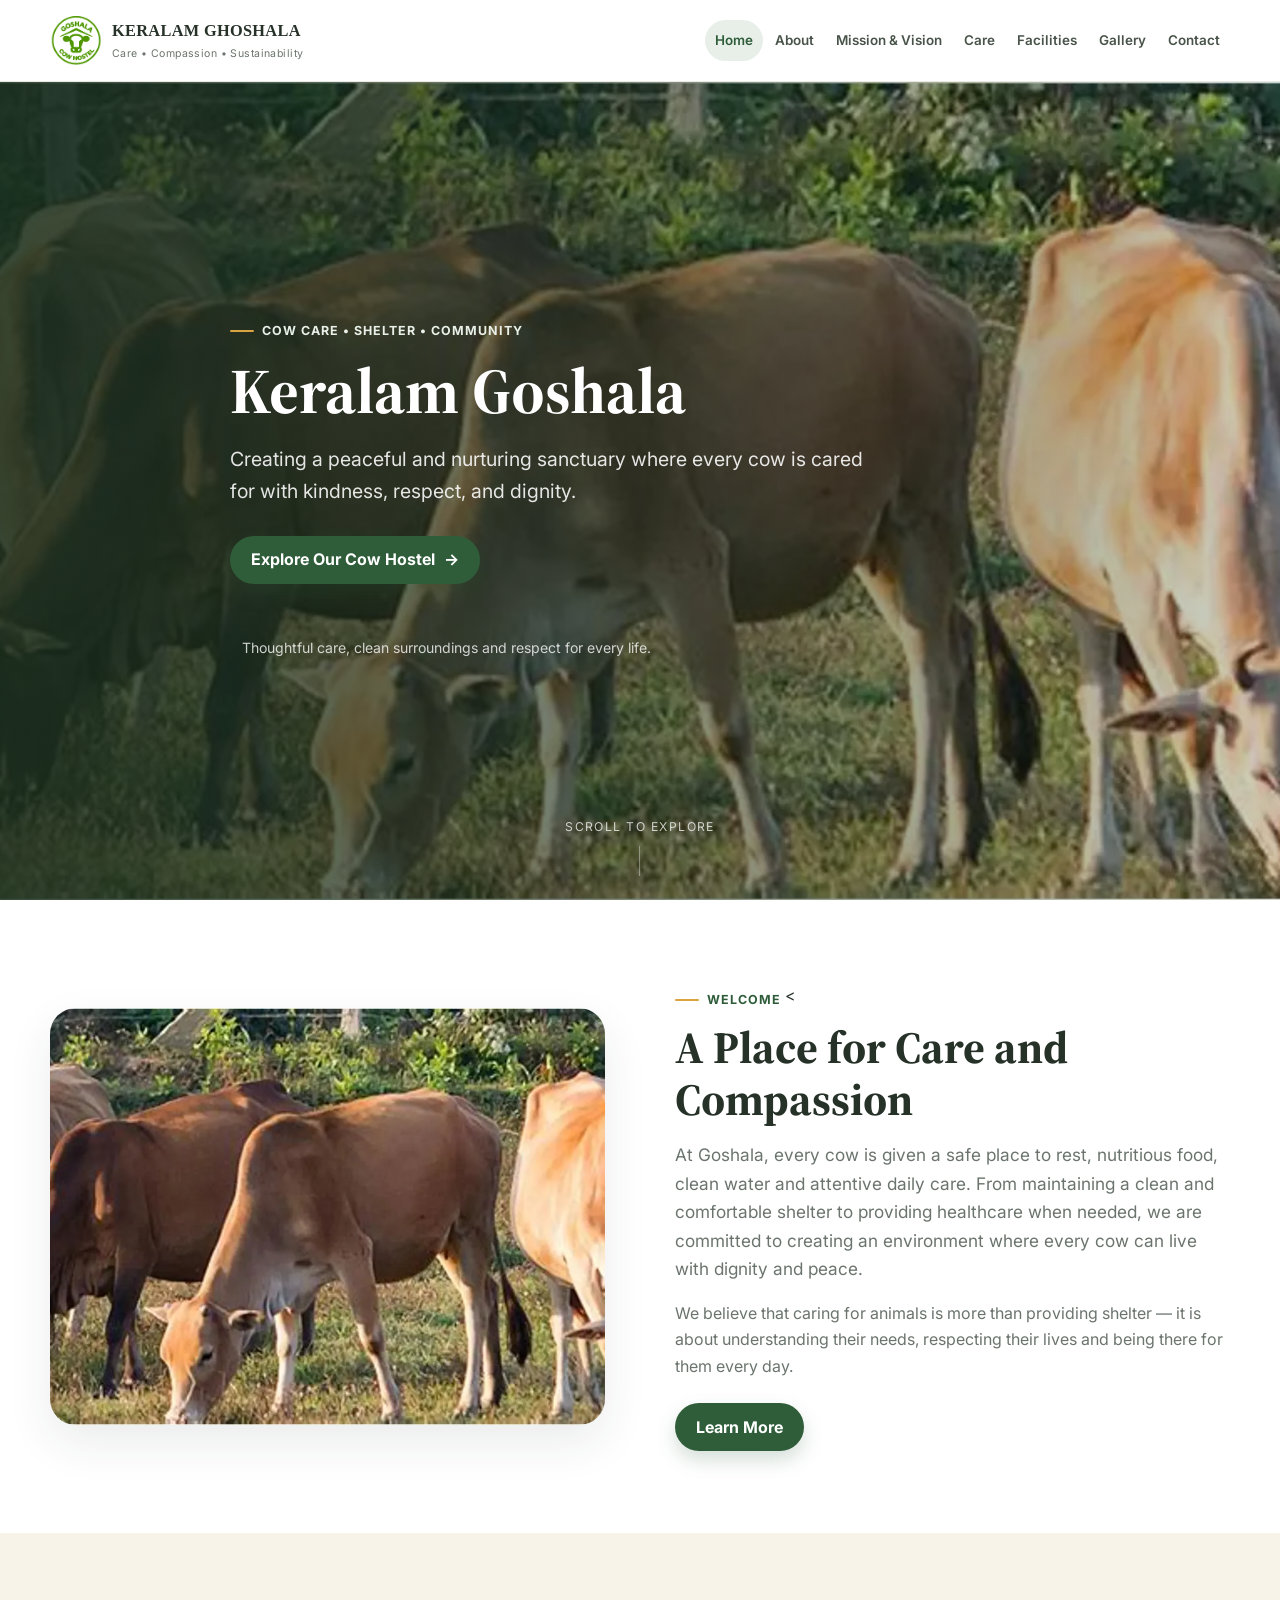
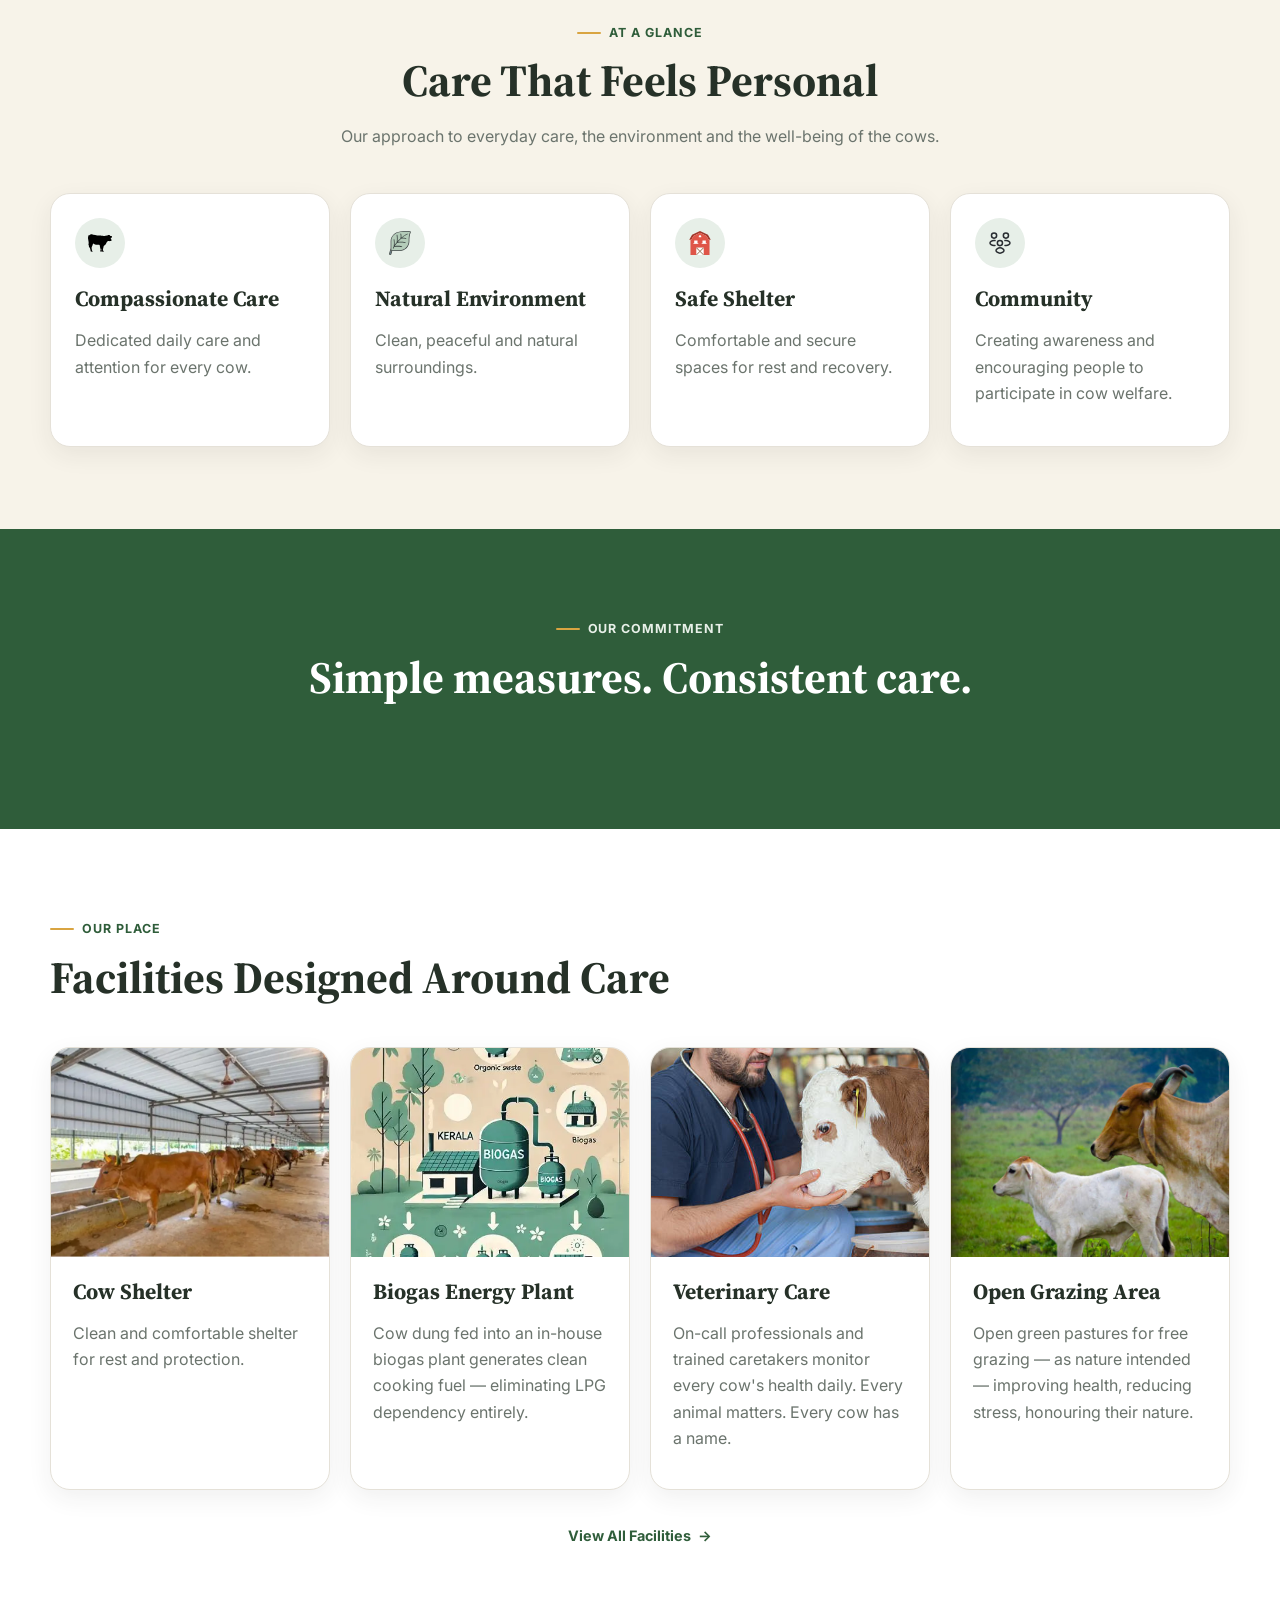
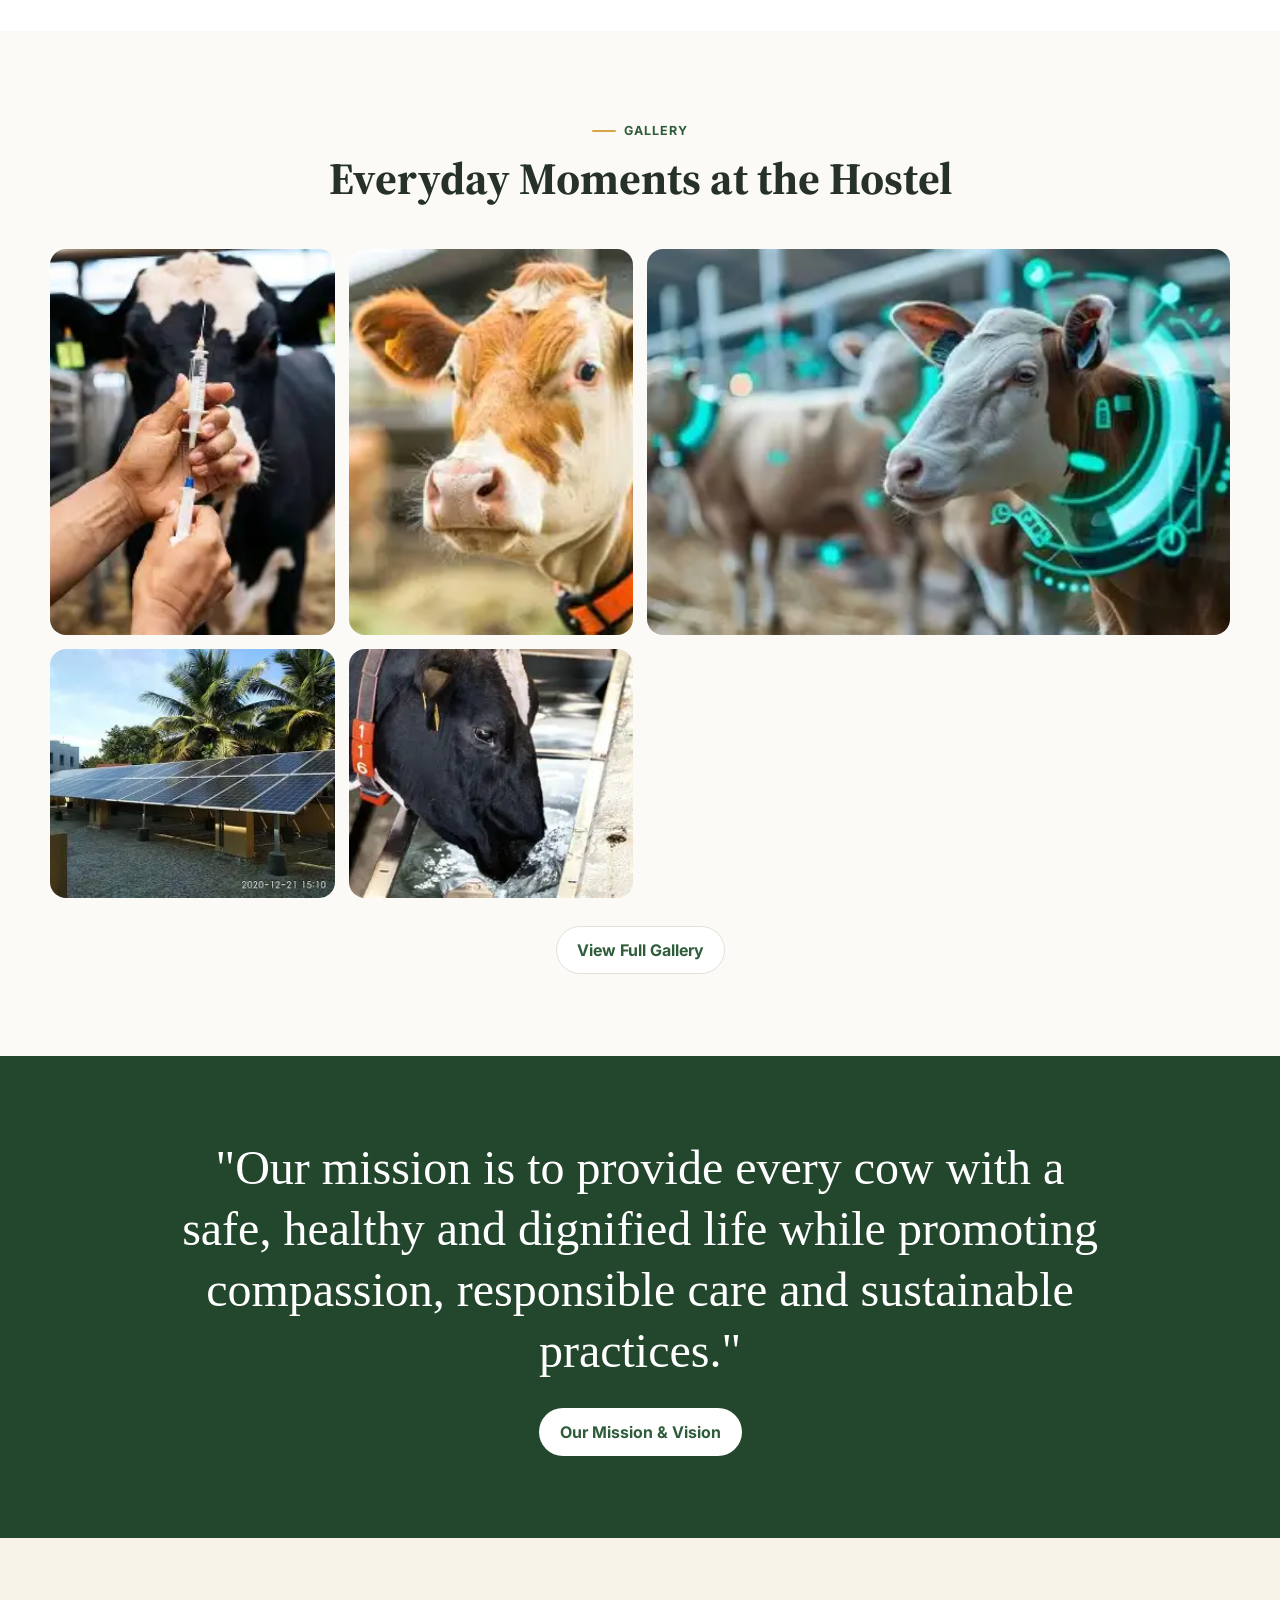
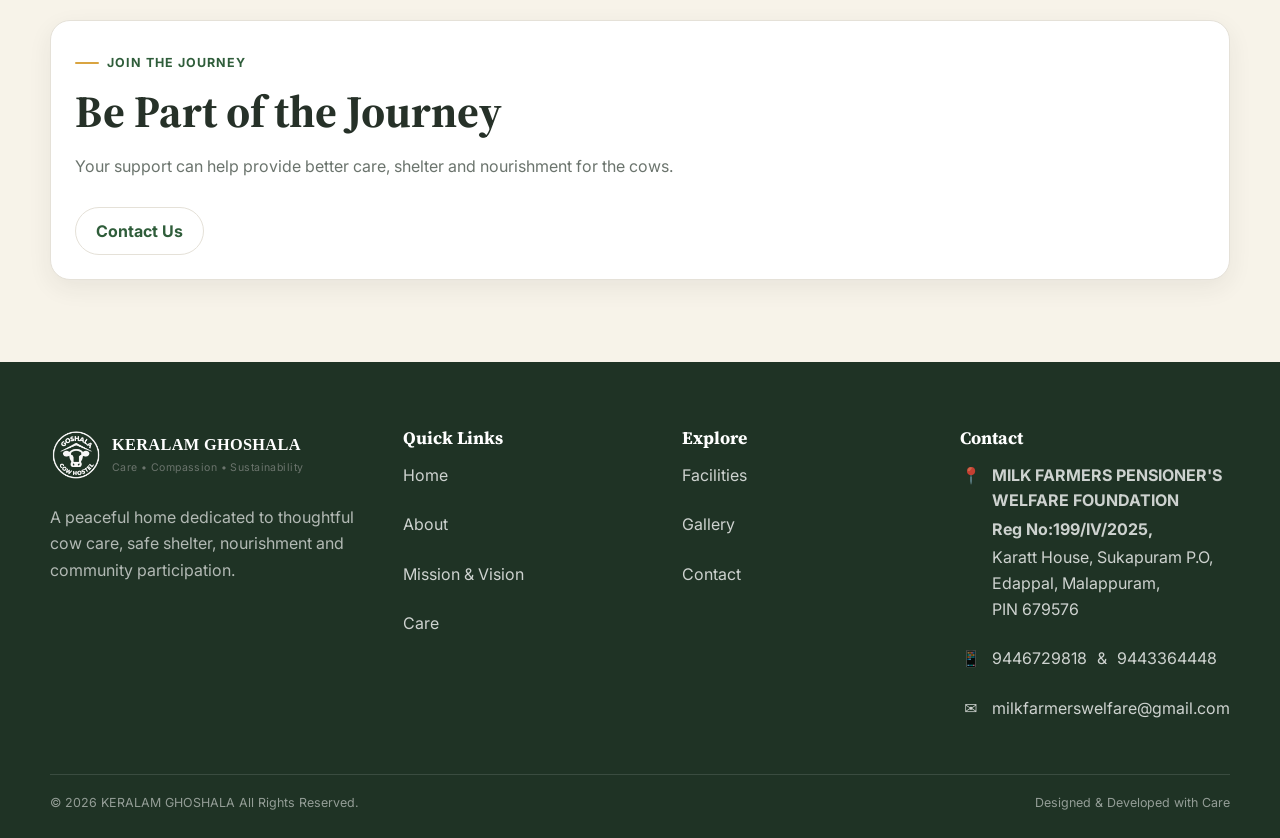
==== commit 546b7b6e: "minnor updates" ====
--- a/index.html
+++ b/index.html
@@ -107,7 +107,7 @@
           </div>
         <div class="split-copy">
           <div class="eyebrow">Welcome</div>
-          <h2>A Place Where Compassion Comes First</h2>
+          <<h2>A Place for Care and Compassion</h2>
           <p class="lead">At Goshala, every cow is given a safe place to rest, nutritious food, clean water and
             attentive daily care. From maintaining a clean and comfortable shelter to providing healthcare when needed,
             we are committed to creating an environment where every cow can live with dignity and peace.</p>
@@ -123,31 +123,44 @@
         <div class="section-title reveal">
           <div class="eyebrow">At a glance</div>
           <h2>Care That Feels Personal</h2>
-          <p>Clear practices, thoughtful routines and a welcoming community create a safe home for cows.</p>
+          <p>Our approach to everyday care, the environment and the well-being of the cows.</p>
         </div>
         <!--<div class="grid grid-4">-->
-        <div class="grid grid-4 facility-cards">
-          <article class="card reveal">
-            <div class="icon-circle">🐄</div>
-            <h3>Compassionate Care</h3>
-            <p>Dedicated daily care and attention for every cow.</p>
-          </article>
-          <article class="card reveal">
-            <div class="icon-circle">🌱</div>
-            <h3>Natural Environment</h3>
-            <p>Clean, peaceful and natural surroundings.</p>
-          </article>
-          <article class="card reveal">
-            <div class="icon-circle">🏡</div>
-            <h3>Safe Shelter</h3>
-            <p>Comfortable and secure spaces for rest and recovery.</p>
-          </article>
-          <article class="card reveal">
-            <div class="icon-circle">❤️</div>
-            <h3>Community</h3>
-            <p>Creating awareness and encouraging people to participate in cow welfare.</p>
-          </article>
-        </div>
+<div class="grid grid-4 facility-cards">
+
+  <article class="card reveal">
+    <div class="icon-circle">
+      <img src="images/icons/cow.svg" alt="" aria-hidden="true">
+    </div>
+    <h3>Compassionate Care</h3>
+    <p>Dedicated daily care and attention for every cow.</p>
+  </article>
+
+  <article class="card reveal">
+    <div class="icon-circle">
+      <img src="images/icons/leaf.svg" alt="" aria-hidden="true">
+    </div>
+    <h3>Natural Environment</h3>
+    <p>Clean, peaceful and natural surroundings.</p>
+  </article>
+
+  <article class="card reveal">
+    <div class="icon-circle">
+      <img src="images/icons/barn.svg" alt="" aria-hidden="true">
+    </div>
+    <h3>Safe Shelter</h3>
+    <p>Comfortable and secure spaces for rest and recovery.</p>
+  </article>
+
+  <article class="card reveal">
+    <div class="icon-circle">
+      <img src="images/icons/people.svg" alt="" aria-hidden="true">
+    </div>
+    <h3>Community</h3>
+    <p>Creating awareness and encouraging people to participate in cow welfare.</p>
+  </article>
+
+</div>
       </div>
     </section>
 
@@ -156,13 +169,6 @@
         <div class="section-title reveal">
           <div class="eyebrow eyebrow-light">Our commitment</div>
           <h2>Simple measures. Consistent care.</h2>
-          <p>Replace these example figures with verified organization statistics.</p>
-        </div>
-        <div class="stats-wrap">
-          <div class="stat reveal"><strong>50+</strong><span>Cows Cared For</span></div>
-          <div class="stat reveal"><strong>24/7</strong><span>Care & Monitoring</span></div>
-          <div class="stat reveal"><strong>5+</strong><span>Years of Service</span></div>
-          <div class="stat reveal"><strong>100%</strong><span>Commitment</span></div>
         </div>
       </div>
     </section>
@@ -234,9 +240,9 @@
     <section class="section quote-section"><img class="quote-bg" src="images/gallery/g-07.svg" alt=""
         aria-hidden="true">
       <div class="quote-overlay"></div>
-      <div class="container quote-content reveal"><span class="quote-mark">“</span>
-        <blockquote>Our mission is to provide every cow with a safe, healthy and dignified life while promoting
-          compassion, responsible care and sustainable practices.</blockquote><a class="btn btn-light"
+      <div class="container quote-content reveal">
+        <blockquote>"Our mission is to provide every cow with a safe, healthy and dignified life while promoting
+          compassion, responsible care and sustainable practices."</blockquote><a class="btn btn-light"
           href="mission-vision.html">Our Mission & Vision</a>
       </div>
     </section>
--- a/css/style.css
+++ b/css/style.css
@@ -1,4 +1,5 @@
 @import url('https://fonts.googleapis.com/css2?family=Inter:wght@400;500;600;700&family=Source+Serif+4:wght@500;600;700&display=swap');
+
 :root {
   --primary: #2f5d3a;
   --primary-dark: #23472c;
@@ -19,8 +20,14 @@
   --header-height: 78px;
 }
 
-* { box-sizing: border-box; }
-html { scroll-behavior: smooth; }
+* {
+  box-sizing: border-box;
+}
+
+html {
+  scroll-behavior: smooth;
+}
+
 body {
   margin: 0;
   font-family: 'Inter', system-ui, -apple-system, BlinkMacSystemFont, 'Segoe UI', sans-serif;
@@ -29,305 +36,1286 @@
   line-height: 1.65;
   overflow-x: hidden;
 }
-img { display: block; max-width: 100%; height: auto; }
-a { color: inherit; text-decoration: none; }
-button, input, textarea, select { font: inherit; }
-button { cursor: pointer; }
-:focus-visible { outline: 3px solid rgba(217, 164, 65, 0.75); outline-offset: 3px; }
-
-.container { width: min(calc(100% - 32px), var(--container)); margin-inline: auto; }
-.section { padding: 82px 0; position: relative; }
-.section--cream { background: var(--cream); }
-.section--soft { background: var(--surface); }
-.section--green { background: var(--primary); color: var(--light); }
-.section-title { max-width: 720px; margin: 0 auto 44px; text-align: center; }
-.section-title.left { margin-inline: 0; text-align: left; }
+
+img {
+  display: block;
+  max-width: 100%;
+  height: auto;
+}
+
+a {
+  color: inherit;
+  text-decoration: none;
+}
+
+button,
+input,
+textarea,
+select {
+  font: inherit;
+}
+
+button {
+  cursor: pointer;
+}
+
+:focus-visible {
+  outline: 3px solid rgba(217, 164, 65, 0.75);
+  outline-offset: 3px;
+}
+
+.container {
+  width: min(calc(100% - 32px), var(--container));
+  margin-inline: auto;
+}
+
+.section {
+  padding: 82px 0;
+  position: relative;
+}
+
+.section--cream {
+  background: var(--cream);
+}
+
+.section--soft {
+  background: var(--surface);
+}
+
+.section--green {
+  background: var(--primary);
+  color: var(--light);
+}
+
+.section-title {
+  max-width: 720px;
+  margin: 0 auto 44px;
+  text-align: center;
+}
+
+.section-title.left {
+  margin-inline: 0;
+  text-align: left;
+}
+
 .eyebrow {
-  display: inline-flex; align-items: center; gap: 8px;
-  color: var(--primary); font-weight: 700; letter-spacing: .08em; text-transform: uppercase; font-size: .78rem;
+  display: inline-flex;
+  align-items: center;
+  gap: 8px;
+  color: var(--primary);
+  font-weight: 700;
+  letter-spacing: .08em;
+  text-transform: uppercase;
+  font-size: .78rem;
   margin-bottom: 12px;
 }
-.eyebrow::before { content: ''; width: 24px; height: 2px; background: var(--accent); border-radius: 999px; }
-h1, h2, h3, h4 { margin: 0 0 16px; font-family: 'Source Serif 4', Georgia, serif; line-height: 1.15; color: var(--text); }
-h1 { font-size: clamp(2.35rem, 5vw, 4.5rem); }
-h2 { font-size: clamp(1.85rem, 3.5vw, 2.8rem); }
-h3 { font-size: clamp(1.2rem, 1.7vw, 1.55rem); }
-p { margin: 0 0 16px; color: var(--muted); }
-.lead { font-size: 1.08rem; max-width: 650px; }
-.section--green h2, .section--green h3, .section--green p { color: var(--light); }
+
+.eyebrow::before {
+  content: '';
+  width: 24px;
+  height: 2px;
+  background: var(--accent);
+  border-radius: 999px;
+}
+
+h1,
+h2,
+h3,
+h4 {
+  margin: 0 0 16px;
+  font-family: 'Source Serif 4', Georgia, serif;
+  line-height: 1.15;
+  color: var(--text);
+}
+
+h1 {
+  font-size: clamp(2.35rem, 5vw, 4.5rem);
+}
+
+h2 {
+  font-size: clamp(1.85rem, 3.5vw, 2.8rem);
+}
+
+h3 {
+  font-size: clamp(1.2rem, 1.7vw, 1.55rem);
+}
+
+p {
+  margin: 0 0 16px;
+  color: var(--muted);
+}
+
+.lead {
+  font-size: 1.08rem;
+  max-width: 650px;
+}
+
+.section--green h2,
+.section--green h3,
+.section--green p {
+  color: var(--light);
+}
 
 .btn {
-  display: inline-flex; align-items: center; justify-content: center; gap: 9px;
-  min-height: 48px; padding: 0 20px; border-radius: 999px; border: 1px solid transparent;
-  font-weight: 700; transition: transform .2s ease, box-shadow .2s ease, background .2s ease, color .2s ease;
-}
-.btn:hover { transform: translateY(-2px); }
-.btn-primary { color: var(--light); background: var(--primary); box-shadow: 0 9px 20px rgba(47, 93, 58, .2); }
-.btn-primary:hover { background: var(--primary-dark); }
-.btn-secondary { color: var(--primary); background: var(--light); border-color: var(--border); }
-.btn-secondary:hover { box-shadow: var(--shadow-soft); }
-.btn-light { color: var(--primary); background: var(--light); }
-.btn-ghost { color: var(--primary); background: transparent; border-color: rgba(47,93,58,.22); }
+  display: inline-flex;
+  align-items: center;
+  justify-content: center;
+  gap: 9px;
+  min-height: 48px;
+  padding: 0 20px;
+  border-radius: 999px;
+  border: 1px solid transparent;
+  font-weight: 700;
+  transition: transform .2s ease, box-shadow .2s ease, background .2s ease, color .2s ease;
+}
+
+.btn:hover {
+  transform: translateY(-2px);
+}
+
+.btn-primary {
+  color: var(--light);
+  background: var(--primary);
+  box-shadow: 0 9px 20px rgba(47, 93, 58, .2);
+}
+
+.btn-primary:hover {
+  background: var(--primary-dark);
+}
+
+.btn-secondary {
+  color: var(--primary);
+  background: var(--light);
+  border-color: var(--border);
+}
+
+.btn-secondary:hover {
+  box-shadow: var(--shadow-soft);
+}
+
+.btn-light {
+  color: var(--primary);
+  background: var(--light);
+}
+
+.btn-ghost {
+  color: var(--primary);
+  background: transparent;
+  border-color: rgba(47, 93, 58, .22);
+}
 
 /* Header */
 .site-header {
-  position: fixed; z-index: 1000; inset: 0 0 auto; height: var(--header-height);
-  background: rgba(255,255,255,.94); backdrop-filter: blur(12px); border-bottom: 1px solid rgba(229,225,216,.72);
+  position: fixed;
+  z-index: 1000;
+  inset: 0 0 auto;
+  height: var(--header-height);
+  background: rgba(255, 255, 255, .94);
+  backdrop-filter: blur(12px);
+  border-bottom: 1px solid rgba(229, 225, 216, .72);
   transition: box-shadow .25s ease, background .25s ease;
 }
-.site-header.scrolled { box-shadow: 0 10px 30px rgba(38,49,40,.09); background: rgba(255,255,255,.98); }
-.navbar { height: 100%; display: flex; align-items: center; justify-content: space-between; gap: 24px; }
+
+.site-header.scrolled {
+  box-shadow: 0 10px 30px rgba(38, 49, 40, .09);
+  background: rgba(255, 255, 255, .98);
+}
+
+.navbar {
+  height: 100%;
+  display: flex;
+  align-items: center;
+  justify-content: space-between;
+  gap: 24px;
+}
+
 .brand {
   display: inline-flex;
   align-items: center;
   gap: 10px;
   min-width: 0;
 }
+
 .brand-logo {
   width: 52px;
   height: 52px;
   object-fit: contain;
   flex: 0 0 auto;
 }
+
 .brand-mark {
-  width: 42px; height: 42px; display: grid; place-items: center; border-radius: 50%; flex: 0 0 auto;
-  color: var(--light); background: var(--primary); box-shadow: inset 0 0 0 5px rgba(255,255,255,.13);
-}
-.brand-mark svg { width: 24px; height: 24px; }
-.brand-text strong { display: block; font-family: 'Playfair Display', Georgia, serif; font-size: 1.02rem; letter-spacing: .02em; white-space: nowrap; }
-.brand-text span { display: block; color: var(--muted); font-size: .66rem; letter-spacing: .04em; white-space: nowrap; }
-.nav-links { display: none; align-items: center; gap: 6px; }
-.nav-links a { padding: 9px 11px; border-radius: 999px; color: #485349; font-size: .84rem; font-weight: 600; transition: color .2s ease, background .2s ease; }
-.nav-links a:hover, .nav-links a.active { color: var(--primary); background: var(--primary-soft); }
-.mobile-toggle { width: 46px; height: 46px; border: 0; background: transparent; border-radius: 12px; display: grid; place-items: center; color: var(--primary); }
-.mobile-toggle span, .mobile-toggle::before, .mobile-toggle::after { content: ''; width: 23px; height: 2px; border-radius: 999px; background: currentColor; transition: transform .25s ease, opacity .25s ease; }
-.mobile-toggle { position: relative; }
-.mobile-toggle span { position: absolute; }
-.mobile-toggle::before { position: absolute; transform: translateY(-7px); }
-.mobile-toggle::after { position: absolute; transform: translateY(7px); }
-.mobile-toggle.is-open span { opacity: 0; }
-.mobile-toggle.is-open::before { transform: rotate(45deg); }
-.mobile-toggle.is-open::after { transform: rotate(-45deg); }
-.mobile-menu { display: none; position: absolute; top: var(--header-height); left: 16px; right: 16px; background: var(--light); border: 1px solid var(--border); border-radius: 18px; box-shadow: var(--shadow); padding: 10px; }
-.mobile-menu.is-open { display: grid; animation: menuIn .22s ease both; }
-.mobile-menu a { padding: 13px 14px; border-radius: 12px; font-weight: 600; color: #485349; }
-.mobile-menu a:hover, .mobile-menu a.active { background: var(--primary-soft); color: var(--primary); }
-@keyframes menuIn { from { opacity: 0; transform: translateY(-6px); } to { opacity: 1; transform: translateY(0); } }
+  width: 42px;
+  height: 42px;
+  display: grid;
+  place-items: center;
+  border-radius: 50%;
+  flex: 0 0 auto;
+  color: var(--light);
+  background: var(--primary);
+  box-shadow: inset 0 0 0 5px rgba(255, 255, 255, .13);
+}
+
+.brand-mark svg {
+  width: 24px;
+  height: 24px;
+}
+
+.brand-text strong {
+  display: block;
+  font-family: 'Playfair Display', Georgia, serif;
+  font-size: 1.02rem;
+  letter-spacing: .02em;
+  white-space: nowrap;
+}
+
+.brand-text span {
+  display: block;
+  color: var(--muted);
+  font-size: .66rem;
+  letter-spacing: .04em;
+  white-space: nowrap;
+}
+
+.nav-links {
+  display: none;
+  align-items: center;
+  gap: 6px;
+}
+
+.nav-links a {
+  padding: 9px 11px;
+  border-radius: 999px;
+  color: #485349;
+  font-size: .84rem;
+  font-weight: 600;
+  transition: color .2s ease, background .2s ease;
+}
+
+.nav-links a:hover,
+.nav-links a.active {
+  color: var(--primary);
+  background: var(--primary-soft);
+}
+
+.mobile-toggle {
+  width: 46px;
+  height: 46px;
+  border: 0;
+  background: transparent;
+  border-radius: 12px;
+  display: grid;
+  place-items: center;
+  color: var(--primary);
+}
+
+.mobile-toggle span,
+.mobile-toggle::before,
+.mobile-toggle::after {
+  content: '';
+  width: 23px;
+  height: 2px;
+  border-radius: 999px;
+  background: currentColor;
+  transition: transform .25s ease, opacity .25s ease;
+}
+
+.mobile-toggle {
+  position: relative;
+}
+
+.mobile-toggle span {
+  position: absolute;
+}
+
+.mobile-toggle::before {
+  position: absolute;
+  transform: translateY(-7px);
+}
+
+.mobile-toggle::after {
+  position: absolute;
+  transform: translateY(7px);
+}
+
+.mobile-toggle.is-open span {
+  opacity: 0;
+}
+
+.mobile-toggle.is-open::before {
+  transform: rotate(45deg);
+}
+
+.mobile-toggle.is-open::after {
+  transform: rotate(-45deg);
+}
+
+.mobile-menu {
+  display: none;
+  position: absolute;
+  top: var(--header-height);
+  left: 16px;
+  right: 16px;
+  background: var(--light);
+  border: 1px solid var(--border);
+  border-radius: 18px;
+  box-shadow: var(--shadow);
+  padding: 10px;
+}
+
+.mobile-menu.is-open {
+  display: grid;
+  animation: menuIn .22s ease both;
+}
+
+.mobile-menu a {
+  padding: 13px 14px;
+  border-radius: 12px;
+  font-weight: 600;
+  color: #485349;
+}
+
+.mobile-menu a:hover,
+.mobile-menu a.active {
+  background: var(--primary-soft);
+  color: var(--primary);
+}
+
+@keyframes menuIn {
+  from {
+    opacity: 0;
+    transform: translateY(-6px);
+  }
+
+  to {
+    opacity: 1;
+    transform: translateY(0);
+  }
+}
 
 /* Hero */
-.page-main { padding-top: var(--header-height); }
+.page-main {
+  padding-top: var(--header-height);
+}
+
 .hero {
-  position: relative; min-height: min(820px, calc(100vh - var(--header-height)));
-  display: grid; align-items: center; overflow: hidden; isolation: isolate;
+  position: relative;
+  min-height: min(820px, calc(100vh - var(--header-height)));
+  display: grid;
+  align-items: center;
+  overflow: hidden;
+  isolation: isolate;
   background: var(--primary-dark);
 }
-.hero-image { position: absolute; inset: 0; width: 100%; height: 100%; object-fit: cover; z-index: -2; }
-.hero::before { content: ''; position: absolute; inset: 0; z-index: -1; background: linear-gradient(90deg, rgba(25, 47, 30, .87), rgba(25, 47, 30, .56) 50%, rgba(25,47,30,.2)); }
-.hero-content { padding: 92px 0 100px; color: var(--light); max-width: 820px; }
-.hero .eyebrow { color: #e8f0e8; }
-.hero h1 { color: var(--light); max-width: 850px; }
-.hero p { color: rgba(255,255,255,.88); font-size: clamp(1rem, 2vw, 1.22rem); max-width: 660px; }
-.hero-actions { display: flex; flex-wrap: wrap; gap: 12px; margin-top: 28px; }
-.hero-note { display: flex; align-items: center; gap: 12px; margin-top: 52px; color: rgba(255,255,255,.78); font-size: .88rem; }
-.scroll-indicator { position: absolute; bottom: 24px; left: 50%; transform: translateX(-50%); color: rgba(255,255,255,.74); font-size: .76rem; letter-spacing: .12em; text-transform: uppercase; }
-.scroll-indicator::after { content: ''; display: block; width: 1px; height: 30px; background: currentColor; margin: 9px auto 0; opacity: .55; }
-.page-hero { min-height: 340px; }
-.page-hero .hero-content { padding: 78px 0; }
-.page-hero h1 { font-size: clamp(2.6rem, 6vw, 4.6rem); }
+
+.hero-image {
+  position: absolute;
+  inset: 0;
+  width: 100%;
+  height: 100%;
+  object-fit: cover;
+  z-index: -2;
+}
+
+.hero::before {
+  content: '';
+  position: absolute;
+  inset: 0;
+  z-index: -1;
+  background: linear-gradient(90deg, rgba(25, 47, 30, .87), rgba(25, 47, 30, .56) 50%, rgba(25, 47, 30, .2));
+}
+
+.hero-content {
+  padding: 92px 0 100px;
+  color: var(--light);
+  max-width: 820px;
+}
+
+.hero .eyebrow {
+  color: #e8f0e8;
+}
+
+.hero h1 {
+  color: var(--light);
+  max-width: 850px;
+}
+
+.hero p {
+  color: rgba(255, 255, 255, .88);
+  font-size: clamp(1rem, 2vw, 1.22rem);
+  max-width: 660px;
+}
+
+.hero-actions {
+  display: flex;
+  flex-wrap: wrap;
+  gap: 12px;
+  margin-top: 28px;
+}
+
+.hero-note {
+  display: flex;
+  align-items: center;
+  gap: 12px;
+  margin-top: 52px;
+  color: rgba(255, 255, 255, .78);
+  font-size: .88rem;
+}
+
+.scroll-indicator {
+  position: absolute;
+  bottom: 24px;
+  left: 50%;
+  transform: translateX(-50%);
+  color: rgba(255, 255, 255, .74);
+  font-size: .76rem;
+  letter-spacing: .12em;
+  text-transform: uppercase;
+}
+
+.scroll-indicator::after {
+  content: '';
+  display: block;
+  width: 1px;
+  height: 30px;
+  background: currentColor;
+  margin: 9px auto 0;
+  opacity: .55;
+}
+
+.page-hero {
+  min-height: 340px;
+}
+
+.page-hero .hero-content {
+  padding: 78px 0;
+}
+
+.page-hero h1 {
+  font-size: clamp(2.6rem, 6vw, 4.6rem);
+}
 
 /* Layout helpers */
-.split { display: grid; gap: 38px; align-items: center; }
-.split-media { overflow: hidden; border-radius: 26px; box-shadow: var(--shadow); }
-.split-media img { width: 100%; aspect-ratio: 4/3; object-fit: cover; }
-.split-copy .actions { margin-top: 24px; display: flex; flex-wrap: wrap; gap: 10px; }
-.grid { display: grid; gap: 20px; }
-.grid-2 { grid-template-columns: 1fr; }
-.grid-3 { grid-template-columns: 1fr; }
-.grid-4 { grid-template-columns: 1fr 1fr; }
-.card { background: var(--light); border: 1px solid var(--border); border-radius: var(--radius); box-shadow: var(--shadow-soft); padding: 24px; transition: transform .22s ease, box-shadow .22s ease; }
-.card:hover { transform: translateY(-5px); box-shadow: var(--shadow); }
-.icon-circle { width: 50px; height: 50px; border-radius: 50%; display: grid; place-items: center; background: var(--primary-soft); color: var(--primary); margin-bottom: 18px; }
-.icon-circle svg { width: 24px; height: 24px; }
-.image-card { overflow: hidden; padding: 0; }
-.image-card img { width: 100%; aspect-ratio: 4/3; object-fit: cover; }
-.image-card .card-body { padding: 22px; }
-.card-link { display: inline-flex; align-items: center; gap: 7px; margin-top: 6px; color: var(--primary); font-weight: 700; font-size: .9rem; }
-.card-link::after { content: '→'; transition: transform .2s; }
-.card-link:hover::after { transform: translateX(4px); }
+.split {
+  display: grid;
+  gap: 38px;
+  align-items: center;
+}
+
+.split-media {
+  overflow: hidden;
+  border-radius: 26px;
+  box-shadow: var(--shadow);
+}
+
+.split-media img {
+  width: 100%;
+  aspect-ratio: 4/3;
+  object-fit: cover;
+}
+
+.split-copy .actions {
+  margin-top: 24px;
+  display: flex;
+  flex-wrap: wrap;
+  gap: 10px;
+}
+
+.grid {
+  display: grid;
+  gap: 20px;
+}
+
+.grid-2 {
+  grid-template-columns: 1fr;
+}
+
+.grid-3 {
+  grid-template-columns: 1fr;
+}
+
+.grid-4 {
+  grid-template-columns: 1fr 1fr;
+}
+
+.card {
+  background: var(--light);
+  border: 1px solid var(--border);
+  border-radius: var(--radius);
+  box-shadow: var(--shadow-soft);
+  padding: 24px;
+  transition: transform .22s ease, box-shadow .22s ease;
+}
+
+.card:hover {
+  transform: translateY(-5px);
+  box-shadow: var(--shadow);
+}
+
+.icon-circle {
+  width: 50px;
+  height: 50px;
+  border-radius: 50%;
+  display: grid;
+  place-items: center;
+  background: var(--primary-soft);
+  color: var(--primary);
+  margin-bottom: 18px;
+}
+
+.icon-circle svg {
+  width: 24px;
+  height: 24px;
+}
+.icon-circle img {
+  width: 24px;
+  height: 24px;
+  object-fit: contain;
+}
+
+.image-card {
+  overflow: hidden;
+  padding: 0;
+}
+
+.image-card img {
+  width: 100%;
+  aspect-ratio: 4/3;
+  object-fit: cover;
+}
+
+.image-card .card-body {
+  padding: 22px;
+}
+
+.card-link {
+  display: inline-flex;
+  align-items: center;
+  gap: 7px;
+  margin-top: 6px;
+  color: var(--primary);
+  font-weight: 700;
+  font-size: .9rem;
+}
+
+.card-link::after {
+  content: '→';
+  transition: transform .2s;
+}
+
+.card-link:hover::after {
+  transform: translateX(4px);
+}
 
 /* Stats */
-.stats-wrap { display: grid; gap: 14px; }
-.stat { padding: 26px; border-radius: 18px; background: rgba(255,255,255,.08); border: 1px solid rgba(255,255,255,.14); text-align: center; }
-.stat strong { display: block; font-family: 'Playfair Display', Georgia, serif; color: var(--light); font-size: 2.7rem; }
-.stat span { color: rgba(255,255,255,.74); font-size: .9rem; }
+.stats-wrap {
+  display: grid;
+  gap: 14px;
+}
+
+.stat {
+  padding: 26px;
+  border-radius: 18px;
+  background: rgba(255, 255, 255, .08);
+  border: 1px solid rgba(255, 255, 255, .14);
+  text-align: center;
+}
+
+.stat strong {
+  display: block;
+  font-family: 'Playfair Display', Georgia, serif;
+  color: var(--light);
+  font-size: 2.7rem;
+}
+
+.stat span {
+  color: rgba(255, 255, 255, .74);
+  font-size: .9rem;
+}
 
 /* Quote / CTA */
-.quote-section { position: relative; overflow: hidden; }
-.quote-bg { position: absolute; inset: 0; width: 100%; height: 100%; object-fit: cover; opacity: .25; }
-.quote-overlay { position: absolute; inset: 0; background: var(--primary-dark); }
-.quote-content { position: relative; z-index: 1; max-width: 920px; margin: auto; text-align: center; }
-.quote-content blockquote { margin: 0 0 26px; color: var(--light); font-family: 'Playfair Display', Georgia, serif; font-size: clamp(1.8rem, 4vw, 3rem); line-height: 1.27; }
-.quote-mark { color: var(--accent); font-size: 5rem; line-height: .4; display: block; }
+.quote-section {
+  position: relative;
+  overflow: hidden;
+}
+
+.quote-bg {
+  position: absolute;
+  inset: 0;
+  width: 100%;
+  height: 100%;
+  object-fit: cover;
+  opacity: .25;
+}
+
+.quote-overlay {
+  position: absolute;
+  inset: 0;
+  background: var(--primary-dark);
+}
+
+.quote-content {
+  position: relative;
+  z-index: 1;
+  max-width: 920px;
+  margin: auto;
+  text-align: center;
+}
+
+.quote-content blockquote {
+  margin: 0 0 26px;
+  color: var(--light);
+  font-family: 'Playfair Display', Georgia, serif;
+  font-size: clamp(1.8rem, 4vw, 3rem);
+  line-height: 1.27;
+}
+
+.quote-mark {
+  color: var(--accent);
+  font-size: 5rem;
+  line-height: .4;
+  display: block;
+}
 
 /* Timeline */
-.timeline { display: grid; gap: 18px; }
-.timeline-item { display: grid; gap: 16px; grid-template-columns: 40px 1fr; align-items: start; }
-.timeline-dot { width: 34px; height: 34px; margin-top: 3px; border-radius: 50%; display: grid; place-items: center; background: var(--primary); color: var(--light); font-weight: 700; font-size: .83rem; box-shadow: 0 0 0 7px var(--primary-soft); }
+.timeline {
+  display: grid;
+  gap: 18px;
+}
+
+.timeline-item {
+  display: grid;
+  gap: 16px;
+  grid-template-columns: 40px 1fr;
+  align-items: start;
+}
+
+.timeline-dot {
+  width: 34px;
+  height: 34px;
+  margin-top: 3px;
+  border-radius: 50%;
+  display: grid;
+  place-items: center;
+  background: var(--primary);
+  color: var(--light);
+  font-weight: 700;
+  font-size: .83rem;
+  box-shadow: 0 0 0 7px var(--primary-soft);
+}
 
 /* Care rows */
-.care-row { display: grid; gap: 26px; align-items: center; margin-bottom: 52px; }
-.care-row:last-child { margin-bottom: 0; }
-.care-row .media { border-radius: 24px; overflow: hidden; box-shadow: var(--shadow); }
-.care-row .media img { width: 100%; aspect-ratio: 16/10; object-fit: cover; }
-.care-row .copy ul { margin: 0; padding: 0; list-style: none; display: grid; gap: 10px; }
-.care-row .copy li { position: relative; padding-left: 28px; color: var(--muted); }
-.care-row .copy li::before { content: '✓'; position: absolute; left: 0; top: 1px; color: var(--primary); font-weight: 800; }
+.care-row {
+  display: grid;
+  gap: 26px;
+  align-items: center;
+  margin-bottom: 52px;
+}
+
+.care-row:last-child {
+  margin-bottom: 0;
+}
+
+.care-row .media {
+  border-radius: 24px;
+  overflow: hidden;
+  box-shadow: var(--shadow);
+}
+
+.care-row .media img {
+  width: 100%;
+  aspect-ratio: 16/10;
+  object-fit: cover;
+}
+
+.care-row .copy ul {
+  margin: 0;
+  padding: 0;
+  list-style: none;
+  display: grid;
+  gap: 10px;
+}
+
+.care-row .copy li {
+  position: relative;
+  padding-left: 28px;
+  color: var(--muted);
+}
+
+.care-row .copy li::before {
+  content: '✓';
+  position: absolute;
+  left: 0;
+  top: 1px;
+  color: var(--primary);
+  font-weight: 800;
+}
 
 /* Gallery */
-.filters { display: flex; gap: 8px; justify-content: center; flex-wrap: wrap; margin-bottom: 30px; }
-.filter-btn { border: 1px solid var(--border); padding: 10px 16px; border-radius: 999px; background: var(--light); color: var(--muted); font-weight: 700; }
-.filter-btn.active, .filter-btn:hover { background: var(--primary); border-color: var(--primary); color: var(--light); }
-.gallery-grid { display: grid; gap: 14px; grid-template-columns: repeat(2, 1fr); }
-.gallery-item { position: relative; overflow: hidden; border-radius: 16px; min-height: 190px; background: var(--cream); cursor: zoom-in; }
-.gallery-item img { width: 100%; height: 100%; object-fit: cover; transition: transform .45s ease; }
-.gallery-item:hover img { transform: scale(1.04); }
-.gallery-caption { position: absolute; inset: auto 0 0; padding: 22px 14px 12px; color: var(--light); background: linear-gradient(transparent, rgba(0,0,0,.64)); font-size: .84rem; font-weight: 700; }
-.lightbox { position: fixed; inset: 0; z-index: 1100; display: none; place-items: center; padding: 22px; background: rgba(13, 21, 15, .93); }
-.lightbox.is-open { display: grid; }
-.lightbox-stage { width: min(1100px, 94vw); position: relative; }
-.lightbox-stage img { width: 100%; max-height: 82vh; object-fit: contain; border-radius: 14px; }
-.lightbox-close, .lightbox-prev, .lightbox-next { position: absolute; width: 44px; height: 44px; border: 0; border-radius: 50%; background: rgba(255,255,255,.12); color: var(--light); display: grid; place-items: center; font-size: 1.5rem; }
-.lightbox-close { top: -56px; right: 0; }
-.lightbox-prev { left: -56px; top: 50%; transform: translateY(-50%); }
-.lightbox-next { right: -56px; top: 50%; transform: translateY(-50%); }
-.lightbox-caption { color: rgba(255,255,255,.86); text-align: center; margin-top: 10px; }
-body.lightbox-open { overflow: hidden; }
+.filters {
+  display: flex;
+  gap: 8px;
+  justify-content: center;
+  flex-wrap: wrap;
+  margin-bottom: 30px;
+}
+
+.filter-btn {
+  border: 1px solid var(--border);
+  padding: 10px 16px;
+  border-radius: 999px;
+  background: var(--light);
+  color: var(--muted);
+  font-weight: 700;
+}
+
+.filter-btn.active,
+.filter-btn:hover {
+  background: var(--primary);
+  border-color: var(--primary);
+  color: var(--light);
+}
+
+.gallery-grid {
+  display: grid;
+  gap: 14px;
+  grid-template-columns: repeat(2, 1fr);
+}
+
+.gallery-item {
+  position: relative;
+  overflow: hidden;
+  border-radius: 16px;
+  min-height: 190px;
+  background: var(--cream);
+  cursor: zoom-in;
+}
+
+.gallery-item img {
+  width: 100%;
+  height: 100%;
+  object-fit: cover;
+  transition: transform .45s ease;
+}
+
+.gallery-item:hover img {
+  transform: scale(1.04);
+}
+
+.gallery-caption {
+  position: absolute;
+  inset: auto 0 0;
+  padding: 22px 14px 12px;
+  color: var(--light);
+  background: linear-gradient(transparent, rgba(0, 0, 0, .64));
+  font-size: .84rem;
+  font-weight: 700;
+}
+
+.lightbox {
+  position: fixed;
+  inset: 0;
+  z-index: 1100;
+  display: none;
+  place-items: center;
+  padding: 22px;
+  background: rgba(13, 21, 15, .93);
+}
+
+.lightbox.is-open {
+  display: grid;
+}
+
+.lightbox-stage {
+  width: min(1100px, 94vw);
+  position: relative;
+}
+
+.lightbox-stage img {
+  width: 100%;
+  max-height: 82vh;
+  object-fit: contain;
+  border-radius: 14px;
+}
+
+.lightbox-close,
+.lightbox-prev,
+.lightbox-next {
+  position: absolute;
+  width: 44px;
+  height: 44px;
+  border: 0;
+  border-radius: 50%;
+  background: rgba(255, 255, 255, .12);
+  color: var(--light);
+  display: grid;
+  place-items: center;
+  font-size: 1.5rem;
+}
+
+.lightbox-close {
+  top: -56px;
+  right: 0;
+}
+
+.lightbox-prev {
+  left: -56px;
+  top: 50%;
+  transform: translateY(-50%);
+}
+
+.lightbox-next {
+  right: -56px;
+  top: 50%;
+  transform: translateY(-50%);
+}
+
+.lightbox-caption {
+  color: rgba(255, 255, 255, .86);
+  text-align: center;
+  margin-top: 10px;
+}
+
+body.lightbox-open {
+  overflow: hidden;
+}
 
 /* Support / contact */
-.support-box { display: grid; gap: 22px; padding: 32px; border-radius: 26px; background: var(--cream); border: 1px solid var(--border); }
-.bank-grid { display: grid; gap: 10px; }
-.bank-row { display: flex; justify-content: space-between; gap: 18px; padding: 13px 0; border-bottom: 1px dashed var(--border); }
-.bank-row:last-child { border-bottom: 0; }
-.bank-row span:first-child { color: var(--muted); }
-.bank-row strong { text-align: right; overflow-wrap: anywhere; }
-.form-card { padding: 30px; border: 1px solid var(--border); border-radius: 24px; box-shadow: var(--shadow-soft); background: var(--light); }
-.form-grid { display: grid; gap: 16px; }
-.field { display: grid; gap: 8px; }
-.field label { font-size: .9rem; font-weight: 700; }
-.field input, .field textarea, .field select { width: 100%; border: 1px solid var(--border); background: #fff; color: var(--text); border-radius: 12px; padding: 13px 14px; transition: border .2s, box-shadow .2s; }
-.field input:focus, .field textarea:focus, .field select:focus { border-color: var(--primary); box-shadow: 0 0 0 4px rgba(47,93,58,.1); outline: none; }
-.field textarea { min-height: 150px; resize: vertical; }
-.form-message { margin-top: 14px; padding: 12px 14px; border-radius: 12px; display: none; font-size: .9rem; }
-.form-message.is-visible { display: block; }
-.form-message.error { color: #7c3128; background: #fbebe8; border: 1px solid #efcbc4; }
-.form-message.success { color: #265734; background: #eaf5eb; border: 1px solid #cfe5d0; }
-.contact-list { display: grid; gap: 20px; }
-.contact-item { display: grid; grid-template-columns: 44px 1fr; gap: 14px; align-items: start; }
-.contact-item .icon-circle { width: 44px; height: 44px; margin: 0; }
+.support-box {
+  display: grid;
+  gap: 22px;
+  padding: 32px;
+  border-radius: 26px;
+  background: var(--cream);
+  border: 1px solid var(--border);
+}
+
+.bank-grid {
+  display: grid;
+  gap: 10px;
+}
+
+.bank-row {
+  display: flex;
+  justify-content: space-between;
+  gap: 18px;
+  padding: 13px 0;
+  border-bottom: 1px dashed var(--border);
+}
+
+.bank-row:last-child {
+  border-bottom: 0;
+}
+
+.bank-row span:first-child {
+  color: var(--muted);
+}
+
+.bank-row strong {
+  text-align: right;
+  overflow-wrap: anywhere;
+}
+
+.form-card {
+  padding: 30px;
+  border: 1px solid var(--border);
+  border-radius: 24px;
+  box-shadow: var(--shadow-soft);
+  background: var(--light);
+}
+
+.form-grid {
+  display: grid;
+  gap: 16px;
+}
+
+.field {
+  display: grid;
+  gap: 8px;
+}
+
+.field label {
+  font-size: .9rem;
+  font-weight: 700;
+}
+
+.field input,
+.field textarea,
+.field select {
+  width: 100%;
+  border: 1px solid var(--border);
+  background: #fff;
+  color: var(--text);
+  border-radius: 12px;
+  padding: 13px 14px;
+  transition: border .2s, box-shadow .2s;
+}
+
+.field input:focus,
+.field textarea:focus,
+.field select:focus {
+  border-color: var(--primary);
+  box-shadow: 0 0 0 4px rgba(47, 93, 58, .1);
+  outline: none;
+}
+
+.field textarea {
+  min-height: 150px;
+  resize: vertical;
+}
+
+.form-message {
+  margin-top: 14px;
+  padding: 12px 14px;
+  border-radius: 12px;
+  display: none;
+  font-size: .9rem;
+}
+
+.form-message.is-visible {
+  display: block;
+}
+
+.form-message.error {
+  color: #7c3128;
+  background: #fbebe8;
+  border: 1px solid #efcbc4;
+}
+
+.form-message.success {
+  color: #265734;
+  background: #eaf5eb;
+  border: 1px solid #cfe5d0;
+}
+
+.contact-list {
+  display: grid;
+  gap: 20px;
+}
+
+.contact-item {
+  display: grid;
+  grid-template-columns: 44px 1fr;
+  gap: 14px;
+  align-items: start;
+}
+
+.contact-item .icon-circle {
+  width: 44px;
+  height: 44px;
+  margin: 0;
+}
 
 /* Footer */
-.site-footer { background: #1f3325; color: rgba(255,255,255,.78); padding: 66px 0 24px; }
-.footer-grid { display: grid; gap: 30px; }
-.site-footer h3 { color: var(--light); font-size: 1.1rem; margin-bottom: 14px; }
-.footer-brand p { max-width: 340px; color: rgba(255,255,255,.66); }
-.footer-links { list-style: none; padding: 0; margin: 0; display: grid; gap: 9px; }
-.footer-links a:hover { color: var(--light); }
-.footer-social { display: flex; gap: 9px; flex-wrap: wrap; }
-.social-link { width: 39px; height: 39px; border: 1px solid rgba(255,255,255,.15); border-radius: 50%; display: grid; place-items: center; font-size: .8rem; }
-.social-link:hover { background: rgba(255,255,255,.1); color: var(--light); }
-.footer-bottom { border-top: 1px solid rgba(255,255,255,.12); margin-top: 38px; padding-top: 18px; display: flex; flex-wrap: wrap; gap: 8px 16px; justify-content: space-between; font-size: .78rem; color: rgba(255,255,255,.52); }
+.site-footer {
+  background: #1f3325;
+  color: rgba(255, 255, 255, .78);
+  padding: 66px 0 24px;
+}
+
+.footer-grid {
+  display: grid;
+  gap: 30px;
+}
+
+.site-footer h3 {
+  color: var(--light);
+  font-size: 1.1rem;
+  margin-bottom: 14px;
+}
+
+.footer-brand p {
+  max-width: 340px;
+  color: rgba(255, 255, 255, .66);
+}
+
+.footer-links {
+  list-style: none;
+  padding: 0;
+  margin: 0;
+  display: grid;
+  gap: 9px;
+}
+
+.footer-links a:hover {
+  color: var(--light);
+}
+
+.footer-social {
+  display: flex;
+  gap: 9px;
+  flex-wrap: wrap;
+}
+
+.social-link {
+  width: 39px;
+  height: 39px;
+  border: 1px solid rgba(255, 255, 255, .15);
+  border-radius: 50%;
+  display: grid;
+  place-items: center;
+  font-size: .8rem;
+}
+
+.social-link:hover {
+  background: rgba(255, 255, 255, .1);
+  color: var(--light);
+}
+
+.footer-bottom {
+  border-top: 1px solid rgba(255, 255, 255, .12);
+  margin-top: 38px;
+  padding-top: 18px;
+  display: flex;
+  flex-wrap: wrap;
+  gap: 8px 16px;
+  justify-content: space-between;
+  font-size: .78rem;
+  color: rgba(255, 255, 255, .52);
+}
 
 /* Reveal */
-.reveal { opacity: 0; transform: translateY(18px); transition: opacity .55s ease, transform .55s ease; }
-.reveal.is-visible { opacity: 1; transform: none; }
+.reveal {
+  opacity: 0;
+  transform: translateY(18px);
+  transition: opacity .55s ease, transform .55s ease;
+}
+
+.reveal.is-visible {
+  opacity: 1;
+  transform: none;
+}
 
 /* Decorative */
-.organic { position: absolute; inset: auto auto -1px 0; width: 100%; height: 50px; background: var(--light); clip-path: ellipse(62% 58% at 50% 100%); }
-.kicker { display: inline-flex; align-items: center; gap: 10px; padding: 8px 12px; background: var(--primary-soft); color: var(--primary); border-radius: 999px; font-size: .8rem; font-weight: 700; }
-.notice { padding: 14px 16px; border-radius: 14px; background: #fff7df; border: 1px solid #ead79e; color: #725917; font-size: .9rem; }
+.organic {
+  position: absolute;
+  inset: auto auto -1px 0;
+  width: 100%;
+  height: 50px;
+  background: var(--light);
+  clip-path: ellipse(62% 58% at 50% 100%);
+}
+
+.kicker {
+  display: inline-flex;
+  align-items: center;
+  gap: 10px;
+  padding: 8px 12px;
+  background: var(--primary-soft);
+  color: var(--primary);
+  border-radius: 999px;
+  font-size: .8rem;
+  font-weight: 700;
+}
+
+.notice {
+  padding: 14px 16px;
+  border-radius: 14px;
+  background: #fff7df;
+  border: 1px solid #ead79e;
+  color: #725917;
+  font-size: .9rem;
+}
 
 @media (min-width: 620px) {
-  .container { width: min(calc(100% - 48px), var(--container)); }
-  .grid-2 { grid-template-columns: repeat(2, minmax(0,1fr)); }
-  .grid-3 { grid-template-columns: repeat(2, minmax(0,1fr)); }
-  .stats-wrap { grid-template-columns: repeat(2, 1fr); }
-  .footer-grid { grid-template-columns: 1.3fr 1fr 1fr 1fr; }
-  .gallery-grid { grid-template-columns: repeat(3, 1fr); }
-  .gallery-item.tall { grid-row: span 2; }
-  .gallery-item.wide { grid-column: span 2; }
+  .container {
+    width: min(calc(100% - 48px), var(--container));
+  }
+
+  .grid-2 {
+    grid-template-columns: repeat(2, minmax(0, 1fr));
+  }
+
+  .grid-3 {
+    grid-template-columns: repeat(2, minmax(0, 1fr));
+  }
+
+  .stats-wrap {
+    grid-template-columns: repeat(2, 1fr);
+  }
+
+  .footer-grid {
+    grid-template-columns: 1.3fr 1fr 1fr 1fr;
+  }
+
+  .gallery-grid {
+    grid-template-columns: repeat(3, 1fr);
+  }
+
+  .gallery-item.tall {
+    grid-row: span 2;
+  }
+
+  .gallery-item.wide {
+    grid-column: span 2;
+  }
 }
 
 @media (min-width: 900px) {
-  .nav-links { display: flex; }
-  .mobile-toggle, .mobile-menu { display: none !important; }
-  .split { grid-template-columns: minmax(0,1fr) minmax(0,1fr); gap: 70px; }
-  .split.reverse .split-media { order: 2; }
-  .grid-3 { grid-template-columns: repeat(3, minmax(0,1fr)); }
-  .grid-4 { grid-template-columns: repeat(4, minmax(0,1fr)); }
-  .stats-wrap { grid-template-columns: repeat(4, 1fr); }
-  .care-row { grid-template-columns: minmax(0,1fr) minmax(0,1fr); gap: 70px; }
-  .care-row.reverse .media { order: 2; }
-  .form-grid.two { grid-template-columns: repeat(2, minmax(0,1fr)); }
-  .form-grid .full { grid-column: 1/-1; }
-  .contact-layout { grid-template-columns: .8fr 1.2fr; }
+  .nav-links {
+    display: flex;
+  }
+
+  .mobile-toggle,
+  .mobile-menu {
+    display: none !important;
+  }
+
+  .split {
+    grid-template-columns: minmax(0, 1fr) minmax(0, 1fr);
+    gap: 70px;
+  }
+
+  .split.reverse .split-media {
+    order: 2;
+  }
+
+  .grid-3 {
+    grid-template-columns: repeat(3, minmax(0, 1fr));
+  }
+
+  .grid-4 {
+    grid-template-columns: repeat(4, minmax(0, 1fr));
+  }
+
+  .stats-wrap {
+    grid-template-columns: repeat(4, 1fr);
+  }
+
+  .care-row {
+    grid-template-columns: minmax(0, 1fr) minmax(0, 1fr);
+    gap: 70px;
+  }
+
+  .care-row.reverse .media {
+    order: 2;
+  }
+
+  .form-grid.two {
+    grid-template-columns: repeat(2, minmax(0, 1fr));
+  }
+
+  .form-grid .full {
+    grid-column: 1/-1;
+  }
+
+  .contact-layout {
+    grid-template-columns: .8fr 1.2fr;
+  }
 }
 
 @media (min-width: 1200px) {
-  :root { --header-height: 82px; }
-  .nav-links { gap: 2px; }
-  .nav-links a { padding-inline: 10px; }
-  .hero-content { padding-block: 110px 120px; }
-  .gallery-grid { grid-template-columns: repeat(4, 1fr); }
+  :root {
+    --header-height: 82px;
+  }
+
+  .nav-links {
+    gap: 2px;
+  }
+
+  .nav-links a {
+    padding-inline: 10px;
+  }
+
+  .hero-content {
+    padding-block: 110px 120px;
+  }
+
+  .gallery-grid {
+    grid-template-columns: repeat(4, 1fr);
+  }
 }
 
 @media (prefers-reduced-motion: reduce) {
-  html { scroll-behavior: auto; }
-  *, *::before, *::after { animation-duration: .01ms !important; animation-iteration-count: 1 !important; transition-duration: .01ms !important; }
-  .reveal { opacity: 1; transform: none; }
-}
-
-.eyebrow-light { color: #e8f0e8; }
-.text-center { text-align: center; }
-.mt-28 { margin-top: 28px; }
-.footer-brand-name { color: #fff; }
-.footer-tagline { color: rgba(255,255,255,.55); }
-.footer-description { margin-top: 16px; }
-.footer-social-title { margin-top: 20px; }
-
-.cta-row { display: grid; gap: 20px; align-items: center; }
-@media (min-width: 760px) { .cta-row { grid-template-columns: 1fr auto; } }
+  html {
+    scroll-behavior: auto;
+  }
+
+  *,
+  *::before,
+  *::after {
+    animation-duration: .01ms !important;
+    animation-iteration-count: 1 !important;
+    transition-duration: .01ms !important;
+  }
+
+  .reveal {
+    opacity: 1;
+    transform: none;
+  }
+}
+
+.eyebrow-light {
+  color: #e8f0e8;
+}
+
+.text-center {
+  text-align: center;
+}
+
+.mt-28 {
+  margin-top: 28px;
+}
+
+.footer-brand-name {
+  color: #fff;
+}
+
+.footer-tagline {
+  color: rgba(255, 255, 255, .55);
+}
+
+.footer-description {
+  margin-top: 16px;
+}
+
+.footer-social-title {
+  margin-top: 20px;
+}
+
+.cta-row {
+  display: grid;
+  gap: 20px;
+  align-items: center;
+}
+
+@media (min-width: 760px) {
+  .cta-row {
+    grid-template-columns: 1fr auto;
+  }
+}
+
 .footer-links {
-    list-style: none;
-    padding: 0;
-    margin: 0;
+  list-style: none;
+  padding: 0;
+  margin: 0;
 }
 
 .footer-links li {
-    display: flex;
-    align-items: flex-start;
-    gap: 10px;
-    margin-bottom: 15px;
-    line-height: 1.6;
+  display: flex;
+  align-items: flex-start;
+  gap: 10px;
+  margin-bottom: 15px;
+  line-height: 1.6;
 }
 
 .footer-links .icon {
-    width: 22px;
-    min-width: 22px;
-    text-align: center;
+  width: 22px;
+  min-width: 22px;
+  text-align: center;
 }
 
 .footer-links a {
-    color: inherit;
-    text-decoration: none;
-    transition: color 0.3s ease;
+  color: inherit;
+  text-decoration: none;
+  transition: color 0.3s ease;
 }
 
 .footer-links a:hover {
-    color: #2e7d32;
-    text-decoration: underline;
+  color: #2e7d32;
+  text-decoration: underline;
 }
 
 .footer-address strong {
-    display: inline-block;
-    margin-bottom: 3px;
-}
+  display: inline-block;
+  margin-bottom: 3px;
+}
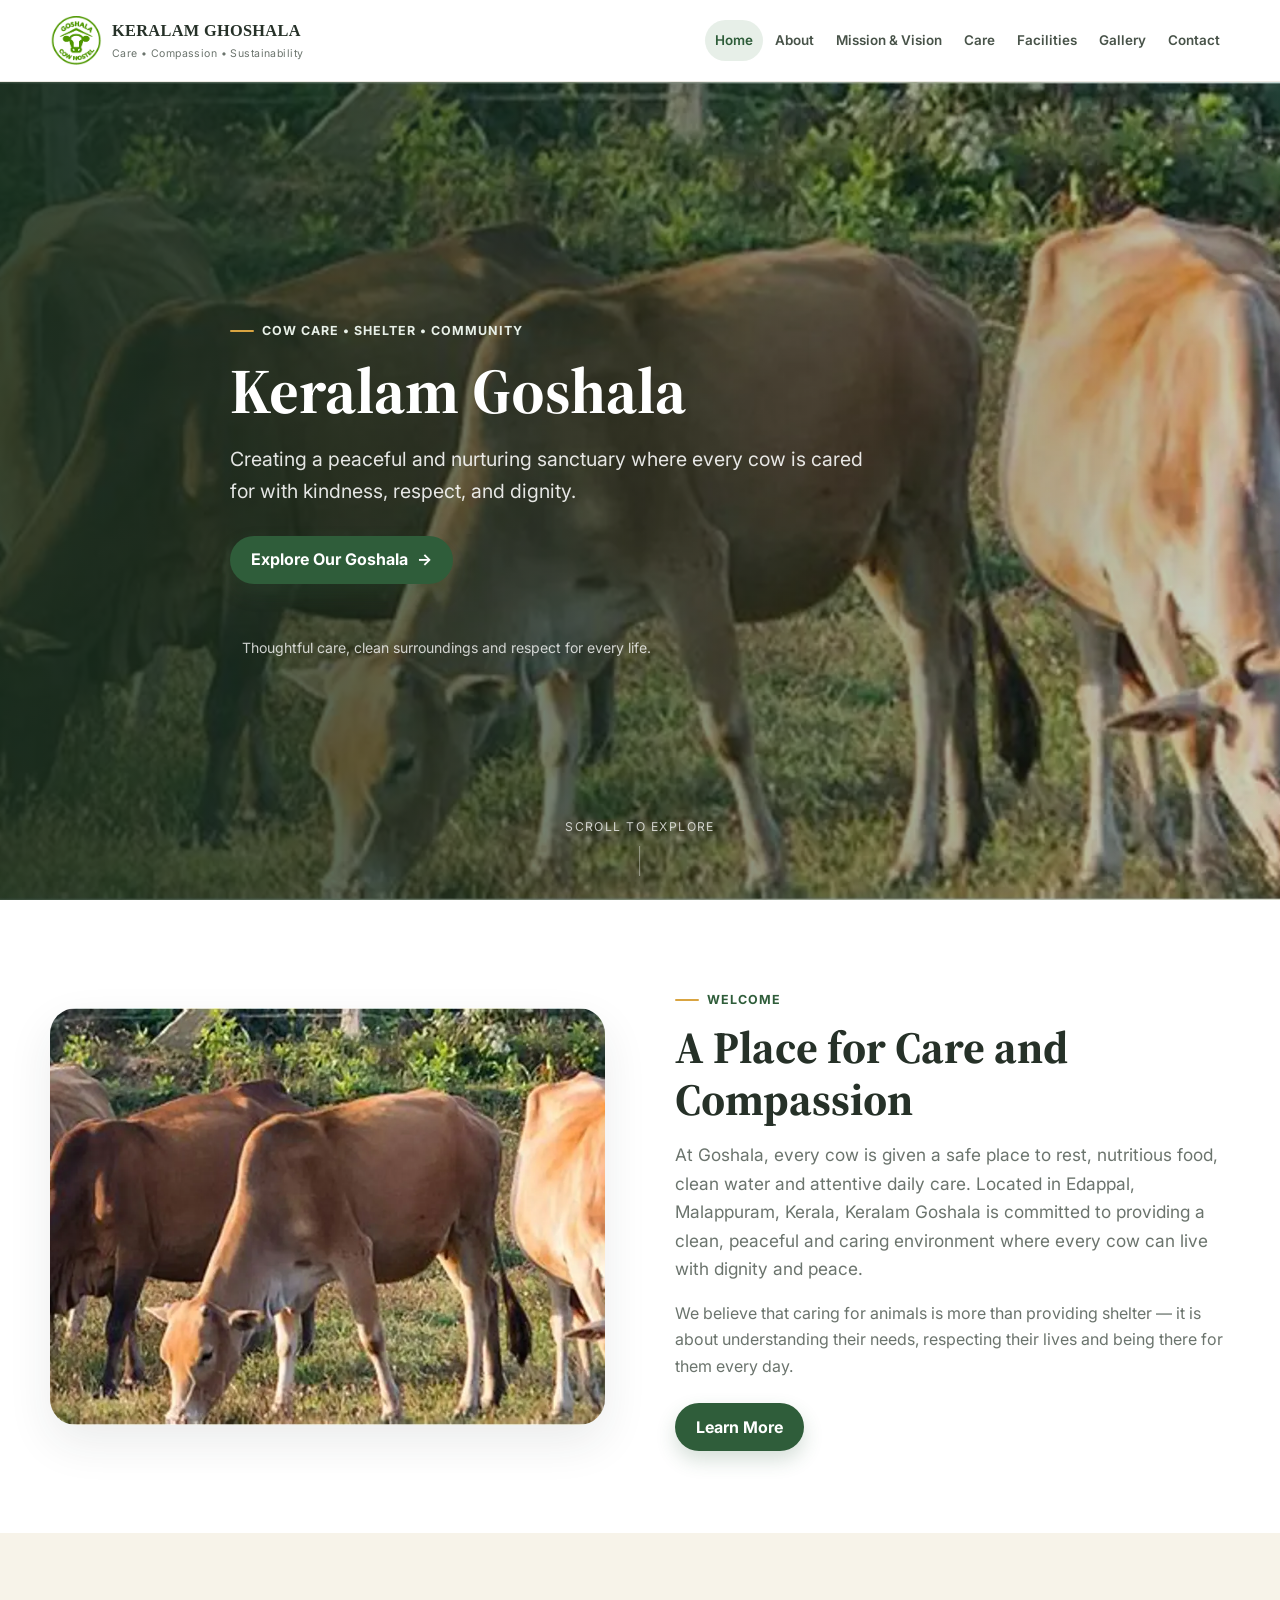
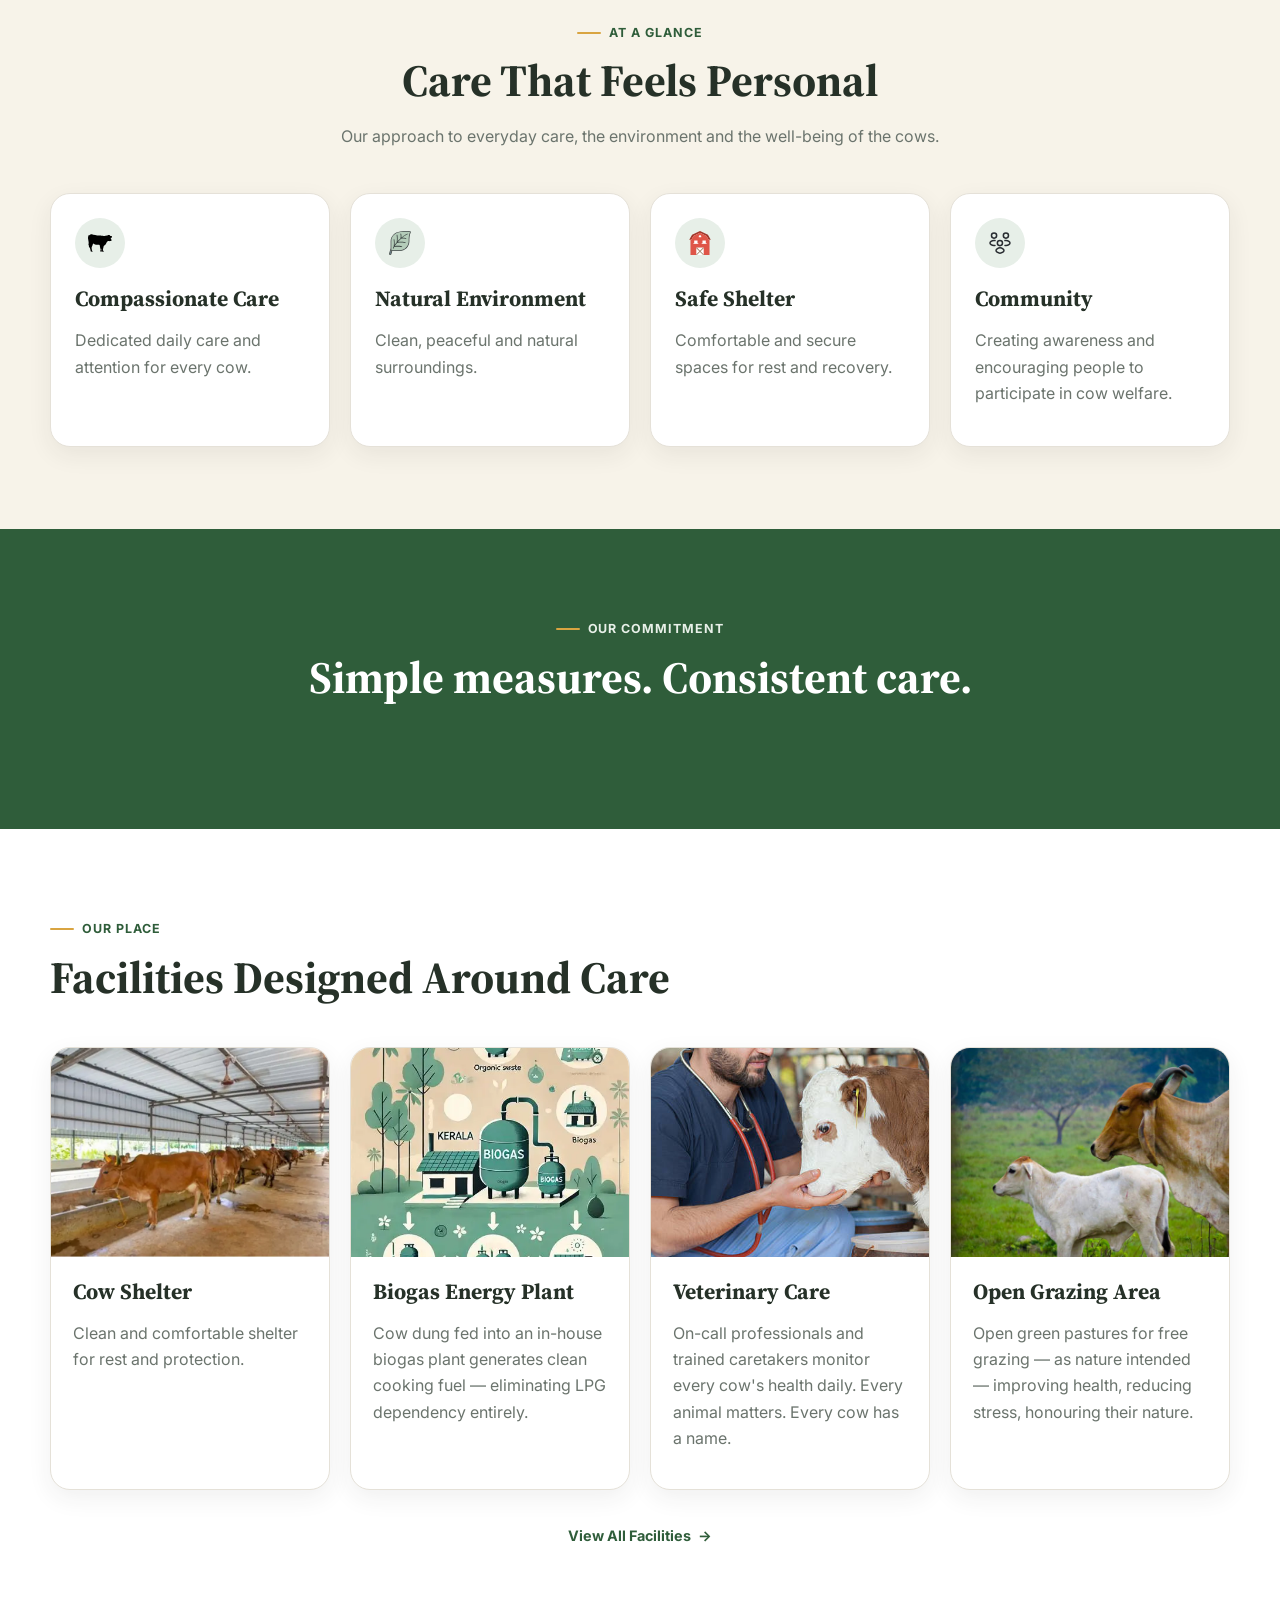
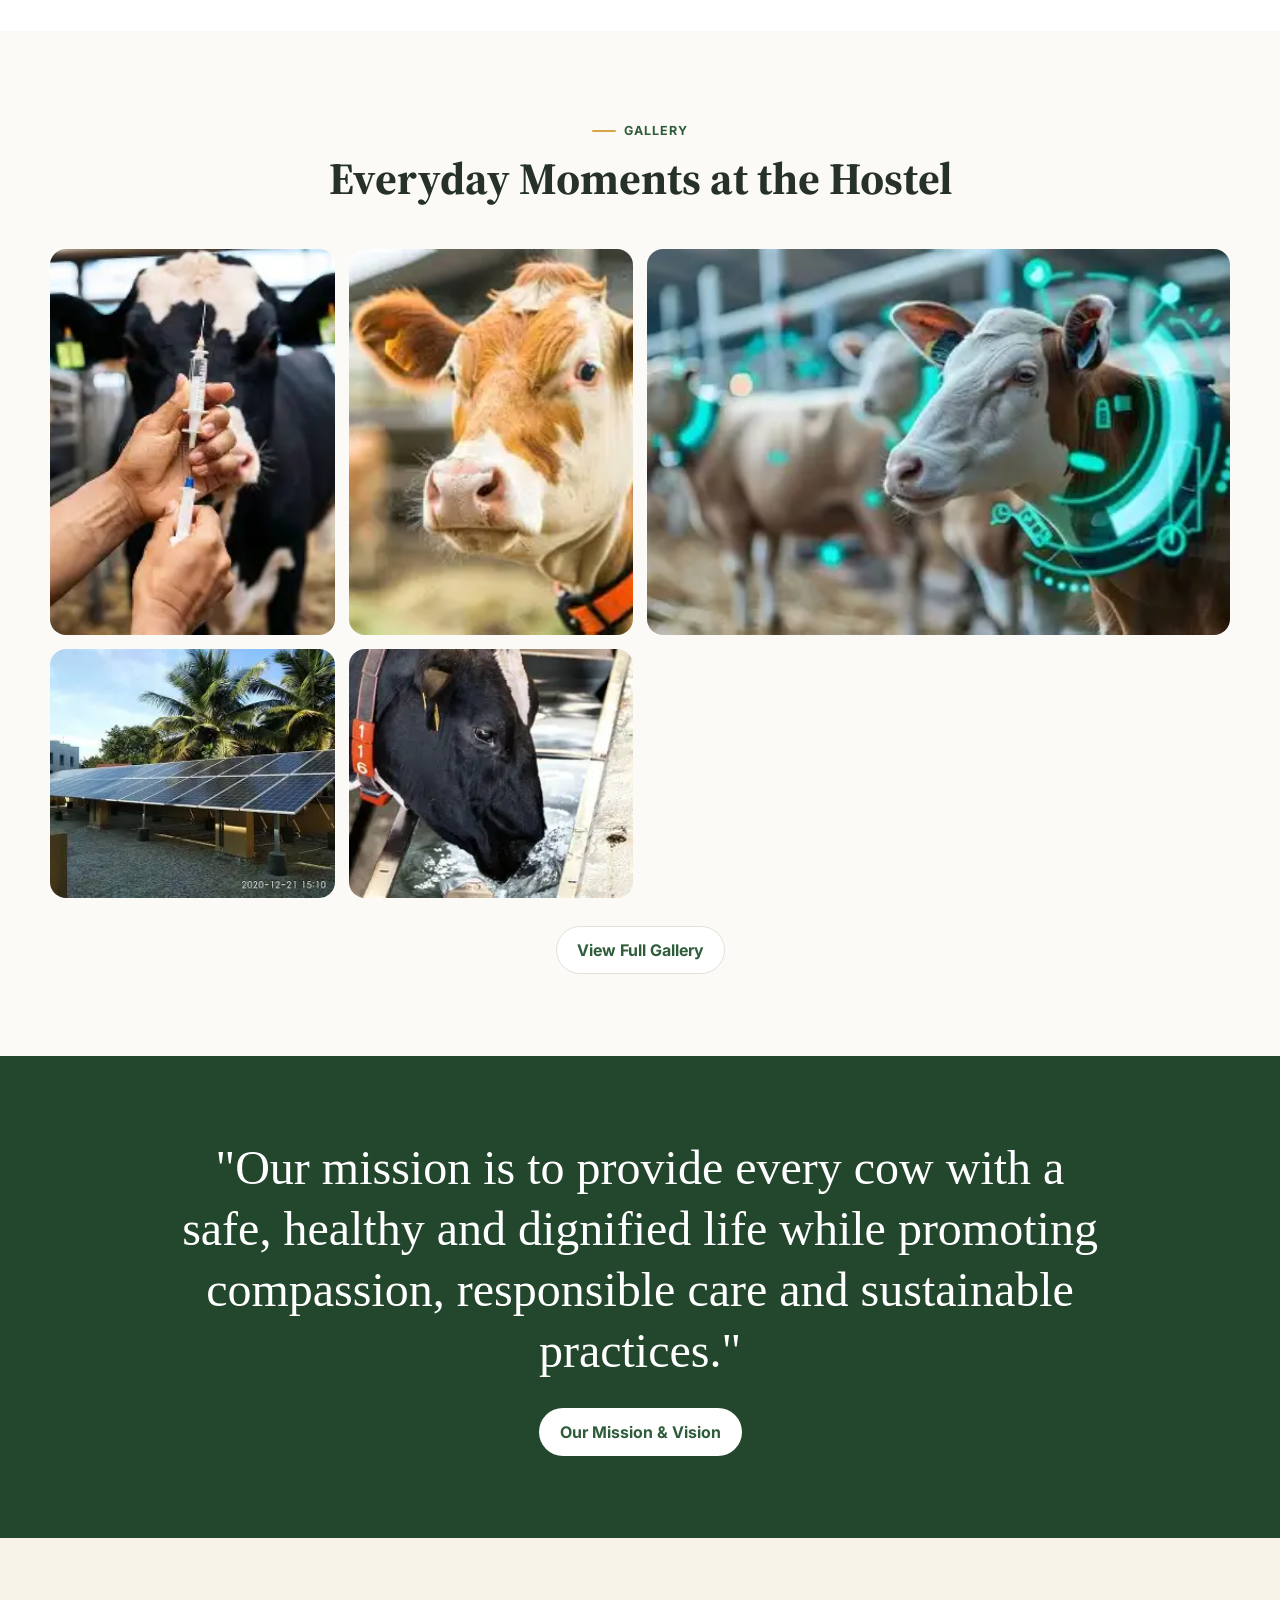
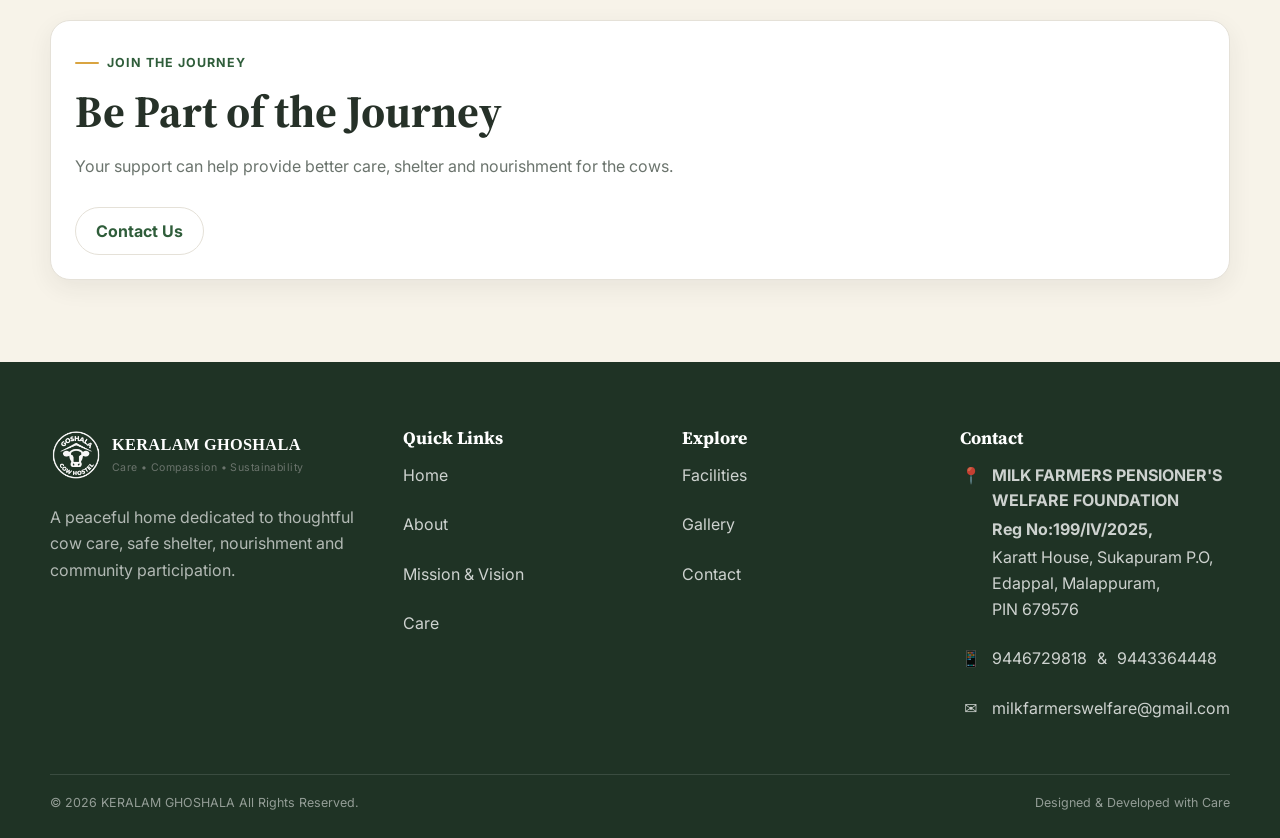
==== commit 088d7079: "seo updates" ====
--- a/index.html
+++ b/index.html
@@ -44,13 +44,27 @@
   <link rel="stylesheet" href="css/style.css">
   <link rel="stylesheet" href="css/responsive.css">
 
-  <script type="application/ld+json">
+<script type="application/ld+json">
 {
   "@context": "https://schema.org",
   "@type": "Organization",
   "name": "Keralam Goshala",
   "url": "https://keralamgoshala.org/",
-  "description": "Keralam Goshala is a caring home dedicated to the protection, welfare and well-being of cows in Kerala."
+  "logo": "https://keralamgoshala.org/images/logo/logo.png",
+  "description": "Keralam Goshala is a caring home dedicated to the protection, welfare and well-being of cows in Kerala.",
+  "telephone": [
+    "+91-9446729818",
+    "+91-9443364448"
+  ],
+  "email": "milkfarmerswelfare@gmail.com",
+  "address": {
+    "@type": "PostalAddress",
+    "streetAddress": "Karatt House, Sukapuram P.O.",
+    "addressLocality": "Edappal",
+    "addressRegion": "Kerala",
+    "postalCode": "679576",
+    "addressCountry": "IN"
+  }
 }
 </script>
 
@@ -92,7 +106,7 @@
         <h1>Keralam Goshala</h1>
         <p>Creating a peaceful and nurturing sanctuary where every cow is cared for with kindness, respect, and dignity.
         </p>
-        <div class="hero-actions"><a class="btn btn-primary" href="about.html">Explore Our Cow Hostel <span
+        <div class="hero-actions"><a class="btn btn-primary" href="about.html">Explore Our Goshala <span
               aria-hidden="true">→</span></a></div>
         <div class="hero-note"><span aria-hidden="true"></span> Thoughtful care, clean surroundings and respect for
           every life.</div>
@@ -107,10 +121,10 @@
           </div>
         <div class="split-copy">
           <div class="eyebrow">Welcome</div>
-          <<h2>A Place for Care and Compassion</h2>
-          <p class="lead">At Goshala, every cow is given a safe place to rest, nutritious food, clean water and
-            attentive daily care. From maintaining a clean and comfortable shelter to providing healthcare when needed,
-            we are committed to creating an environment where every cow can live with dignity and peace.</p>
+          <h2>A Place for Care and Compassion</h2>
+          <p class="lead">At Goshala, every cow is given a safe place to rest, nutritious food, clean water and attentive daily care. 
+            Located in Edappal, Malappuram, Kerala, Keralam Goshala is committed to providing a clean,
+             peaceful and caring environment where every cow can live with dignity and peace.</p>
           <p>We believe that caring for animals is more than providing shelter — it is about understanding their needs,
             respecting their lives and being there for them every day.</p>
           <div class="actions"><a class="btn btn-primary" href="about.html">Learn More</a></div>
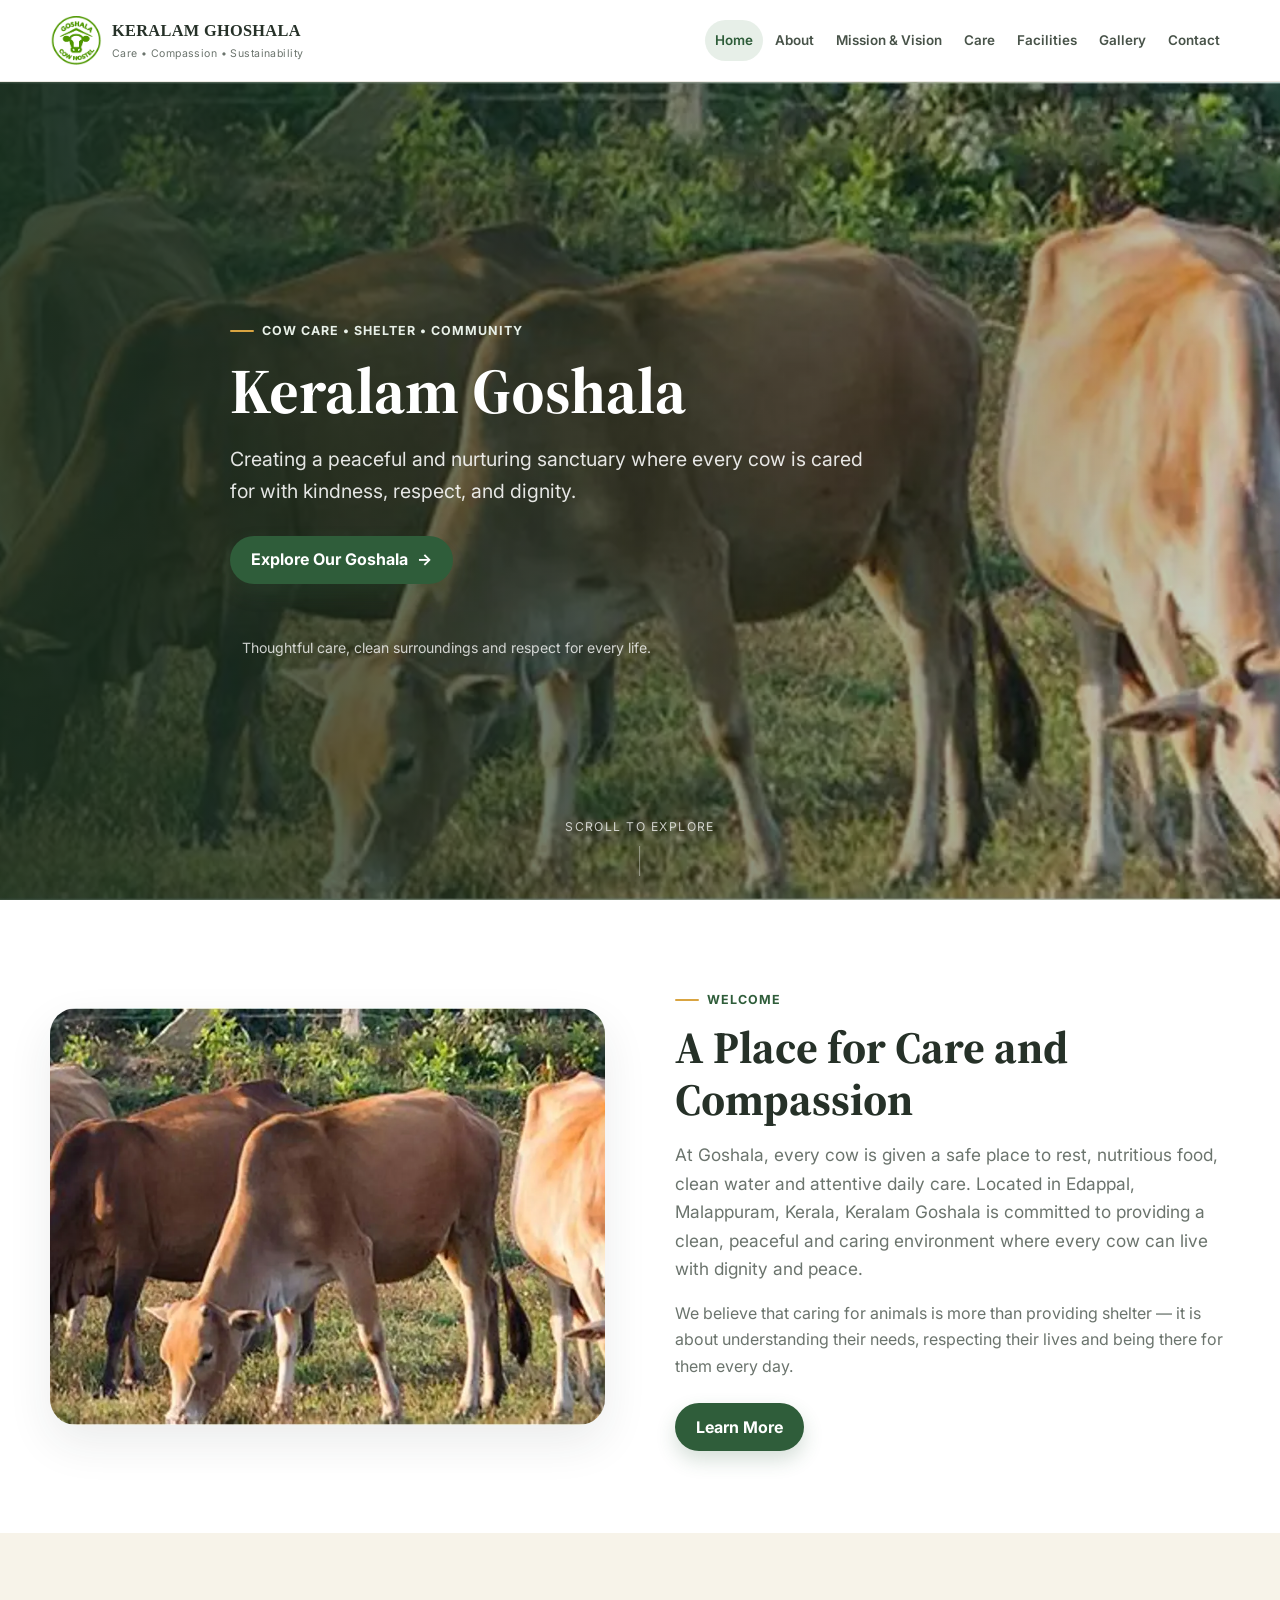
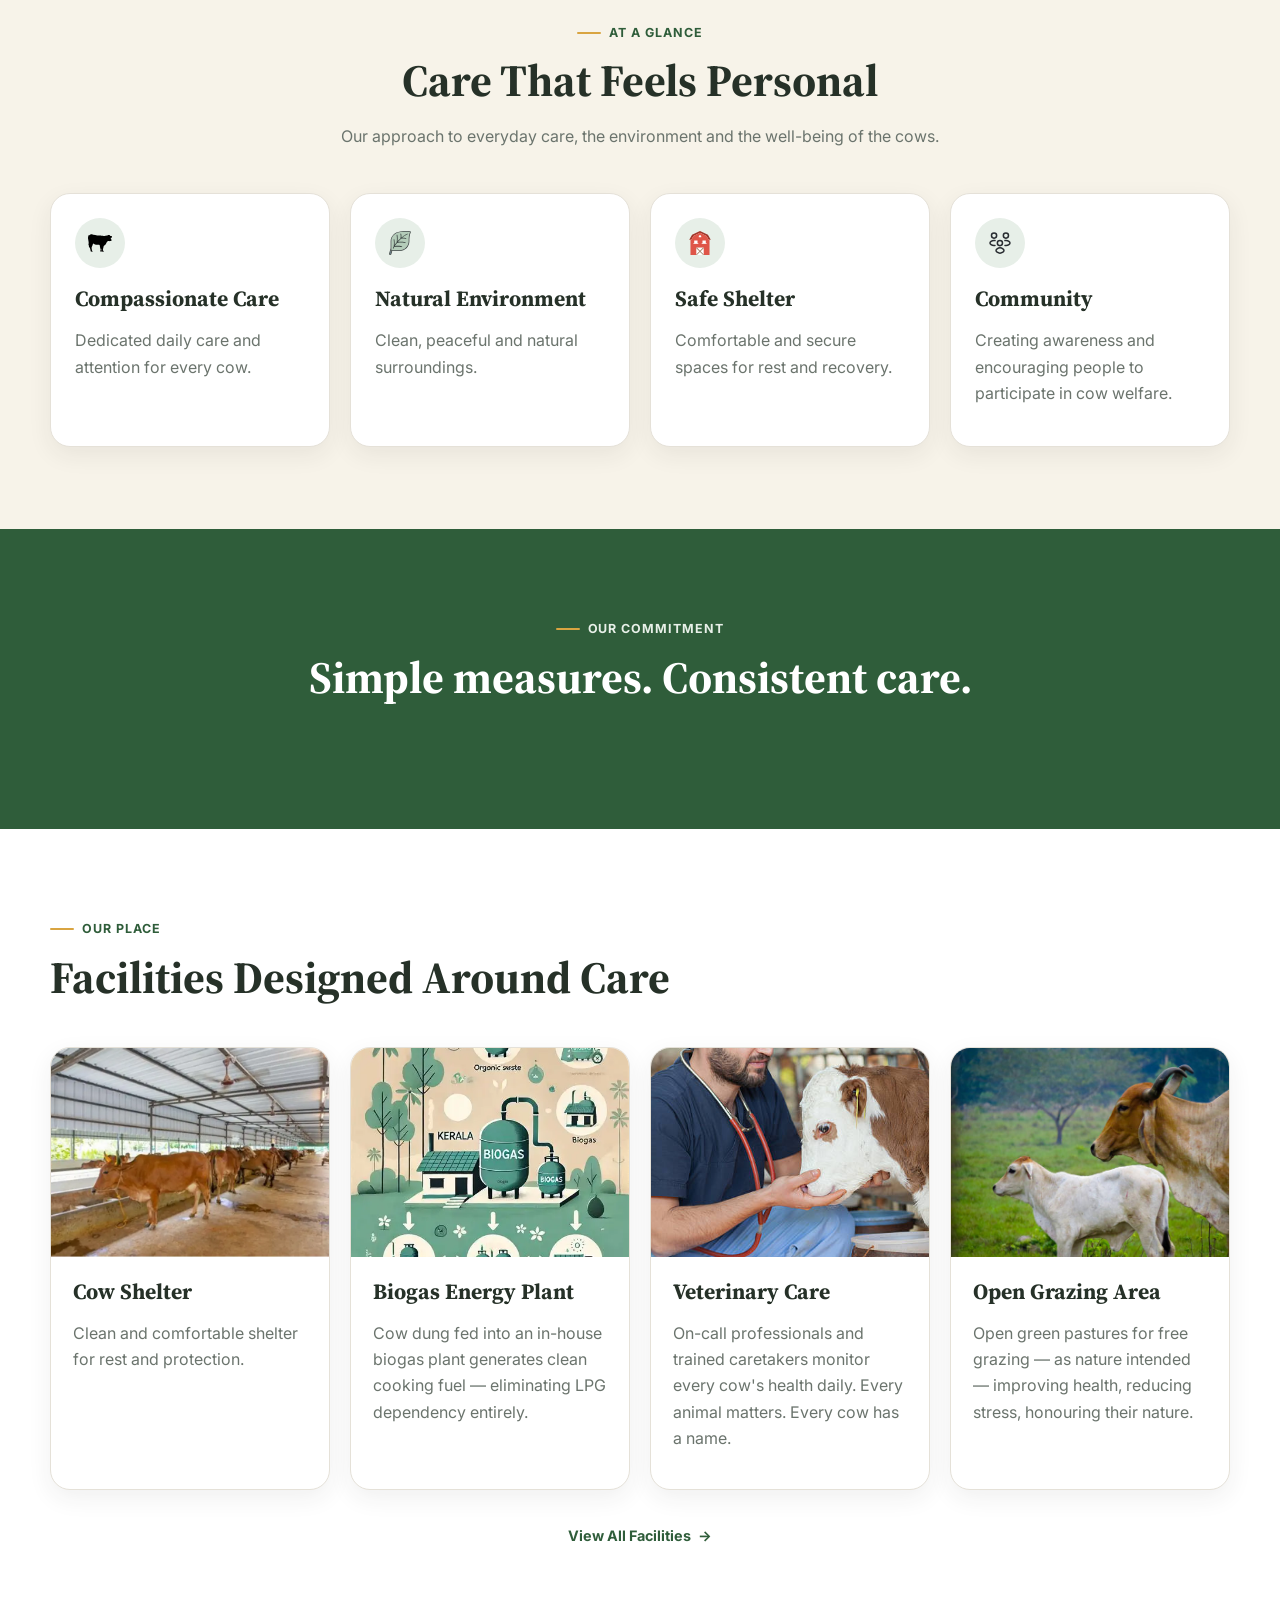
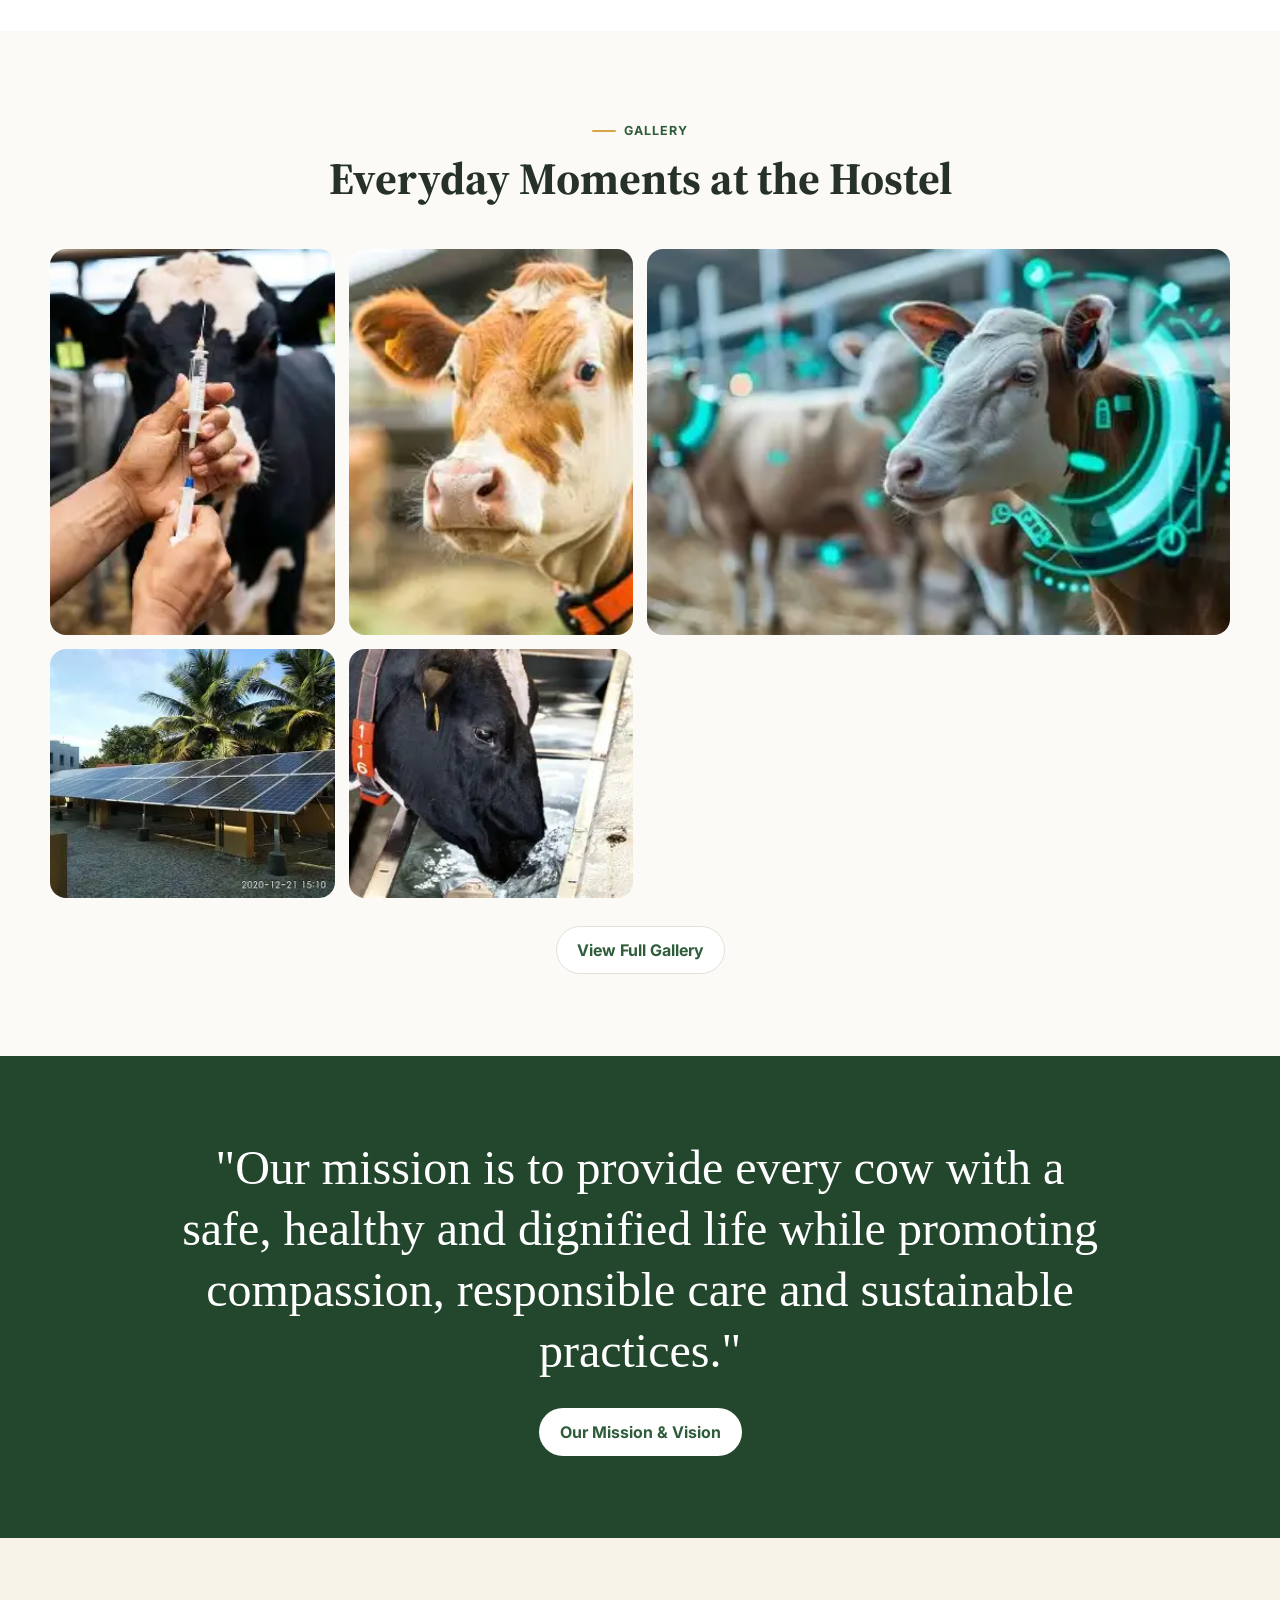
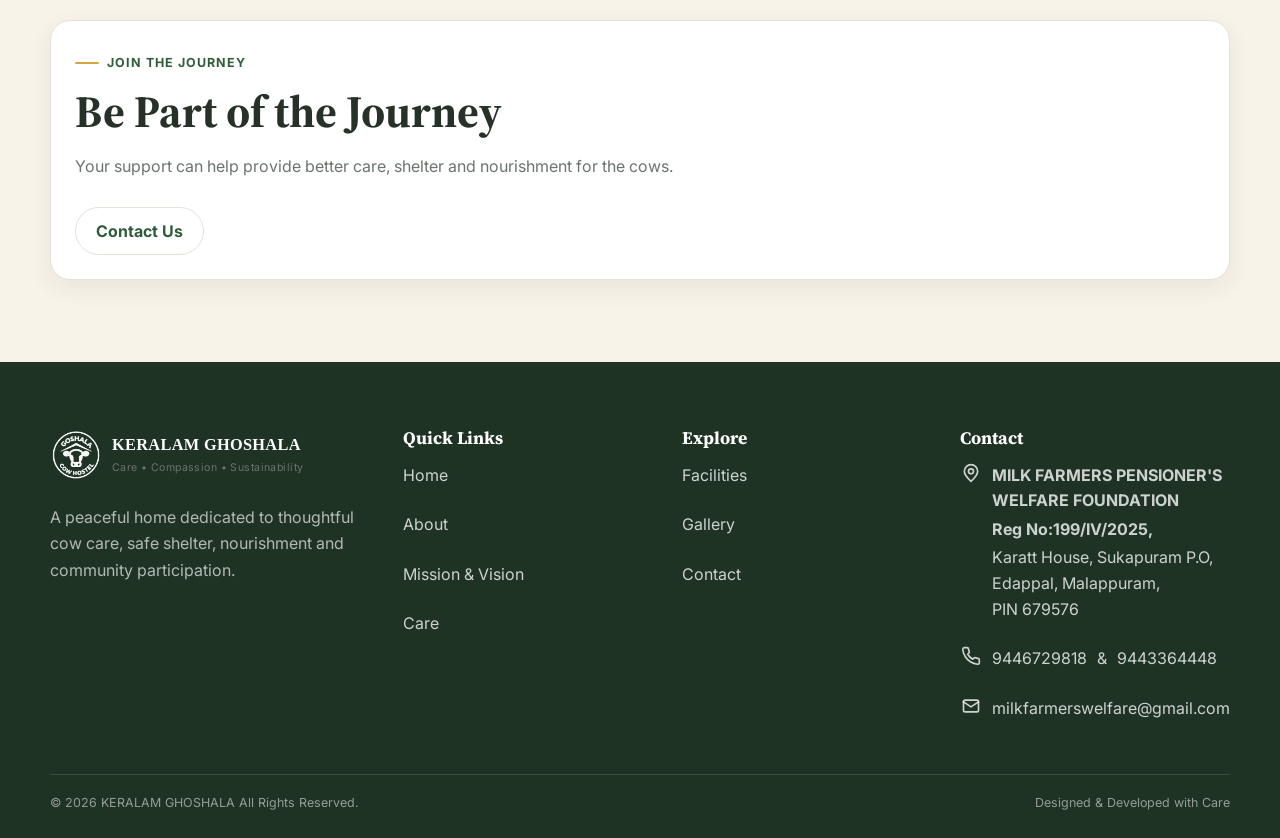
==== commit aca21e2b: "footer adress update" ====
--- a/index.html
+++ b/index.html
@@ -8,7 +8,7 @@
 
   <!-- Primary SEO -->
   <title>Keralam Goshala | Cow Protection & Care in Kerala</title>
-
+  <link rel="icon" type="image/png" href="images/logo/favicon.png">
   <meta name="description"
     content="Keralam Goshala is a caring home dedicated to the protection, welfare and well-being of cows in Kerala. Learn about our goshala, activities and mission.">
 
@@ -311,36 +311,70 @@
         </div>
         <div>
           <h3>Contact</h3>
-          <ul class="footer-links">
-            <li class="footer-address">
-              <span class="icon">📍</span>
-                            <span>
-                                <strong>MILK FARMERS PENSIONER'S WELFARE FOUNDATION</strong><br>
-                                <strong>Reg No:199/IV/2025,</strong><br>
-                                Karatt House, Sukapuram P.O,<br>
-                                Edappal, Malappuram,<br>
-                                PIN 679576
-                            </span>
-            </li>
-
-            <li>
-              <span class="icon">📱</span>
-              <a href="https://wa.me/919446729818" target="_blank" rel="noopener">
-                9446729818
-              </a>
-              <span> & </span>
-              <a href="https://wa.me/919443364448" target="_blank" rel="noopener">
-                9443364448
-              </a>
-            </li>
-
-            <li>
-              <span class="icon">✉️</span>
-              <a href="mailto:milkfarmerswelfare@gmail.com">
-                milkfarmerswelfare@gmail.com
-              </a>
-            </li>
-          </ul>
+<ul class="footer-links">
+    <li class="footer-address">
+        <span class="icon" aria-hidden="true">
+            <svg xmlns="http://www.w3.org/2000/svg" width="20" height="20"
+                viewBox="0 0 24 24" fill="none" stroke="currentColor"
+                stroke-width="2" stroke-linecap="round" stroke-linejoin="round">
+                <path d="M20 10c0 5-8 12-8 12S4 15 4 10a8 8 0 1 1 16 0Z"/>
+                <circle cx="12" cy="10" r="3"/>
+            </svg>
+        </span>
+
+        <span>
+            <strong>MILK FARMERS PENSIONER'S WELFARE FOUNDATION</strong><br>
+            <strong>Reg No:199/IV/2025,</strong><br>
+            Karatt House, Sukapuram P.O,<br>
+            Edappal, Malappuram,<br>
+            PIN 679576
+        </span>
+    </li>
+
+    <li>
+        <span class="icon" aria-hidden="true">
+            <svg xmlns="http://www.w3.org/2000/svg" width="20" height="20"
+                viewBox="0 0 24 24" fill="none" stroke="currentColor"
+                stroke-width="2" stroke-linecap="round" stroke-linejoin="round">
+                <path d="M22 16.92v3a2 2 0 0 1-2.18 2
+                    19.79 19.79 0 0 1-8.63-3.07
+                    19.5 19.5 0 0 1-6-6
+                    19.79 19.79 0 0 1-3.07-8.67
+                    A2 2 0 0 1 4.11 2h3
+                    a2 2 0 0 1 2 1.72
+                    12.84 12.84 0 0 0 .7 2.81
+                    2 2 0 0 1-.45 2.11L8.09 9.91
+                    a16 16 0 0 0 6 6l1.27-1.27
+                    a2 2 0 0 1 2.11-.45
+                    12.84 12.84 0 0 0 2.81.7
+                    A2 2 0 0 1 22 16.92z"/>
+            </svg>
+        </span>
+
+        <a href="https://wa.me/919446729818" target="_blank" rel="noopener">
+            9446729818
+        </a>
+        <span> & </span>
+        <a href="https://wa.me/919443364448" target="_blank" rel="noopener">
+            9443364448
+        </a>
+    </li>
+
+    <li>
+        <span class="icon" aria-hidden="true">
+            <svg xmlns="http://www.w3.org/2000/svg" width="20" height="20"
+                viewBox="0 0 24 24" fill="none" stroke="currentColor"
+                stroke-width="2" stroke-linecap="round" stroke-linejoin="round">
+                <rect x="3" y="5" width="18" height="14" rx="2"/>
+                <polyline points="3,7 12,13 21,7"/>
+            </svg>
+        </span>
+
+        <a href="mailto:milkfarmerswelfare@gmail.com">
+            milkfarmerswelfare@gmail.com
+        </a>
+    </li>
+</ul>
 
         </div>
       </div>
--- a/css/style.css
+++ b/css/style.css
@@ -1318,4 +1318,16 @@
 .footer-address strong {
   display: inline-block;
   margin-bottom: 3px;
+}
+
+.footer-links .icon {
+    display: inline-flex;
+    align-items: center;
+    justify-content: center;
+    flex-shrink: 0;
+}
+
+.footer-links .icon svg {
+    width: 20px;
+    height: 20px;
 }
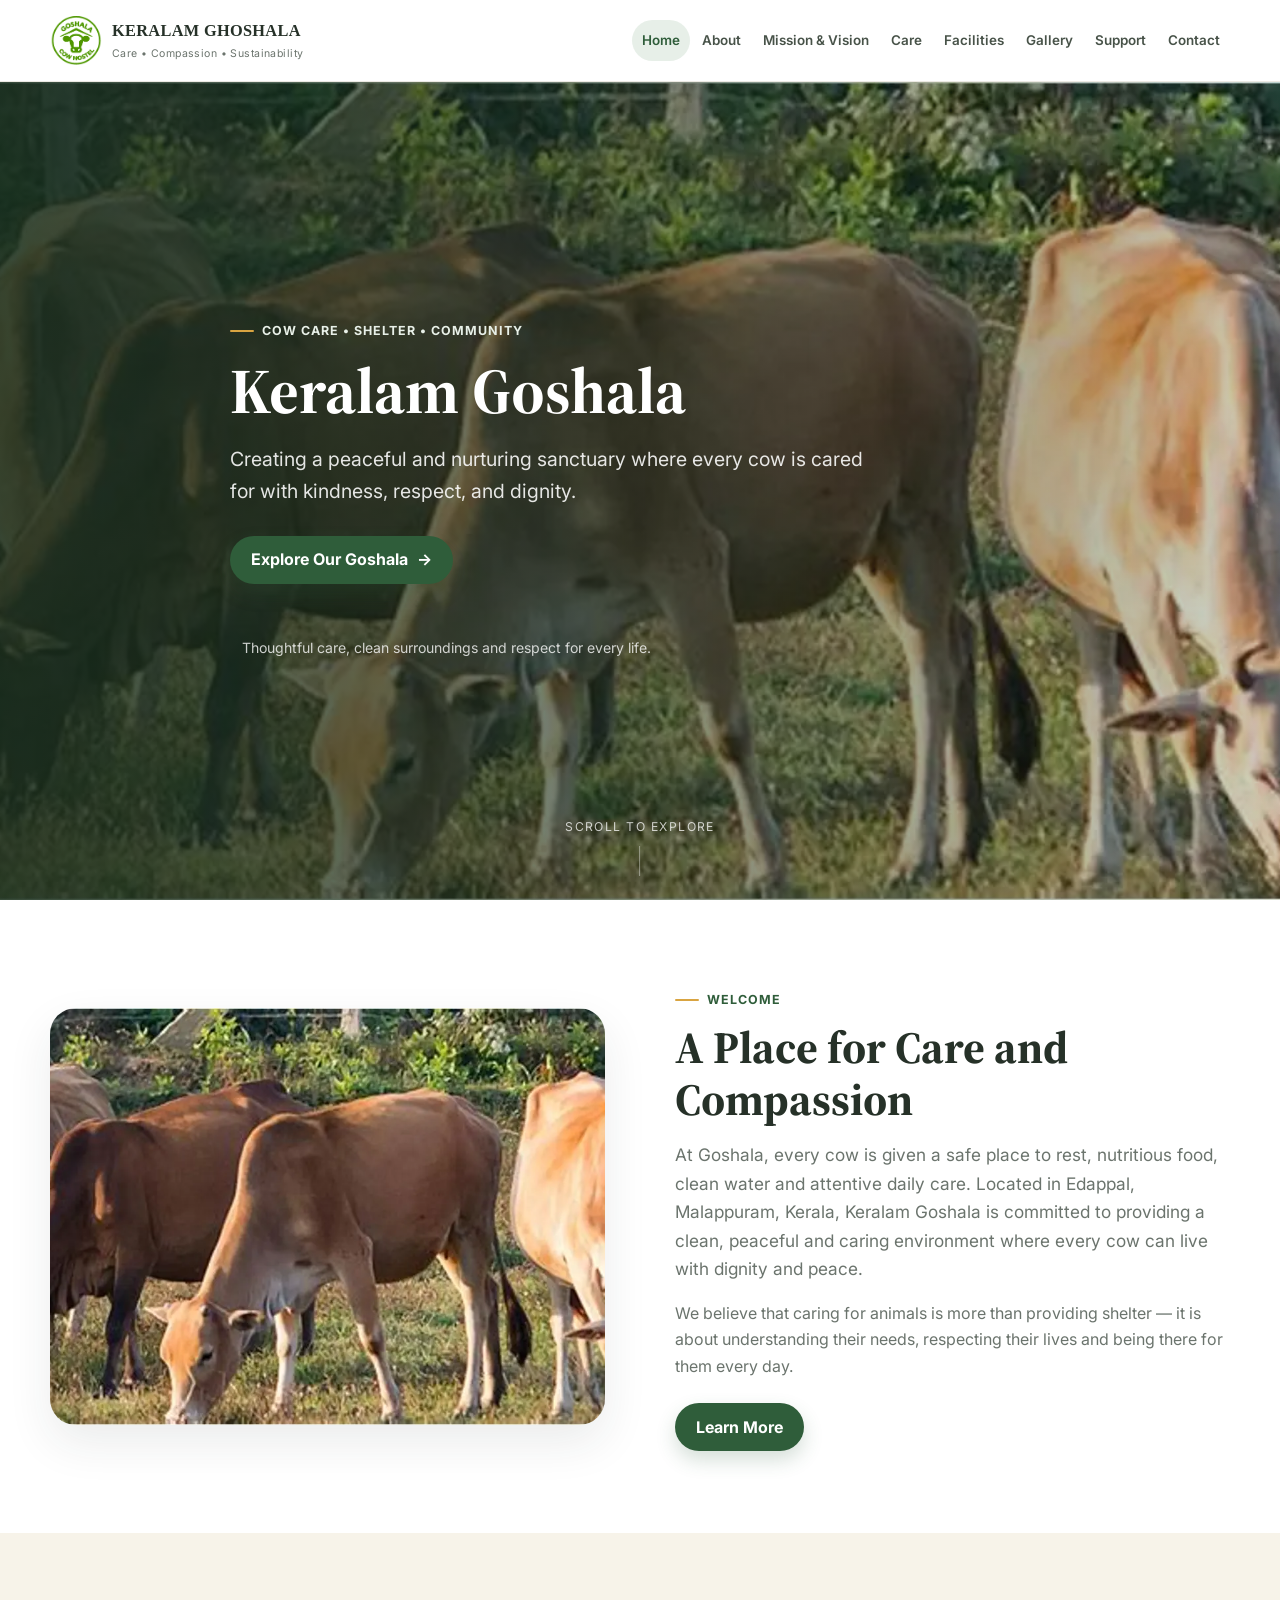
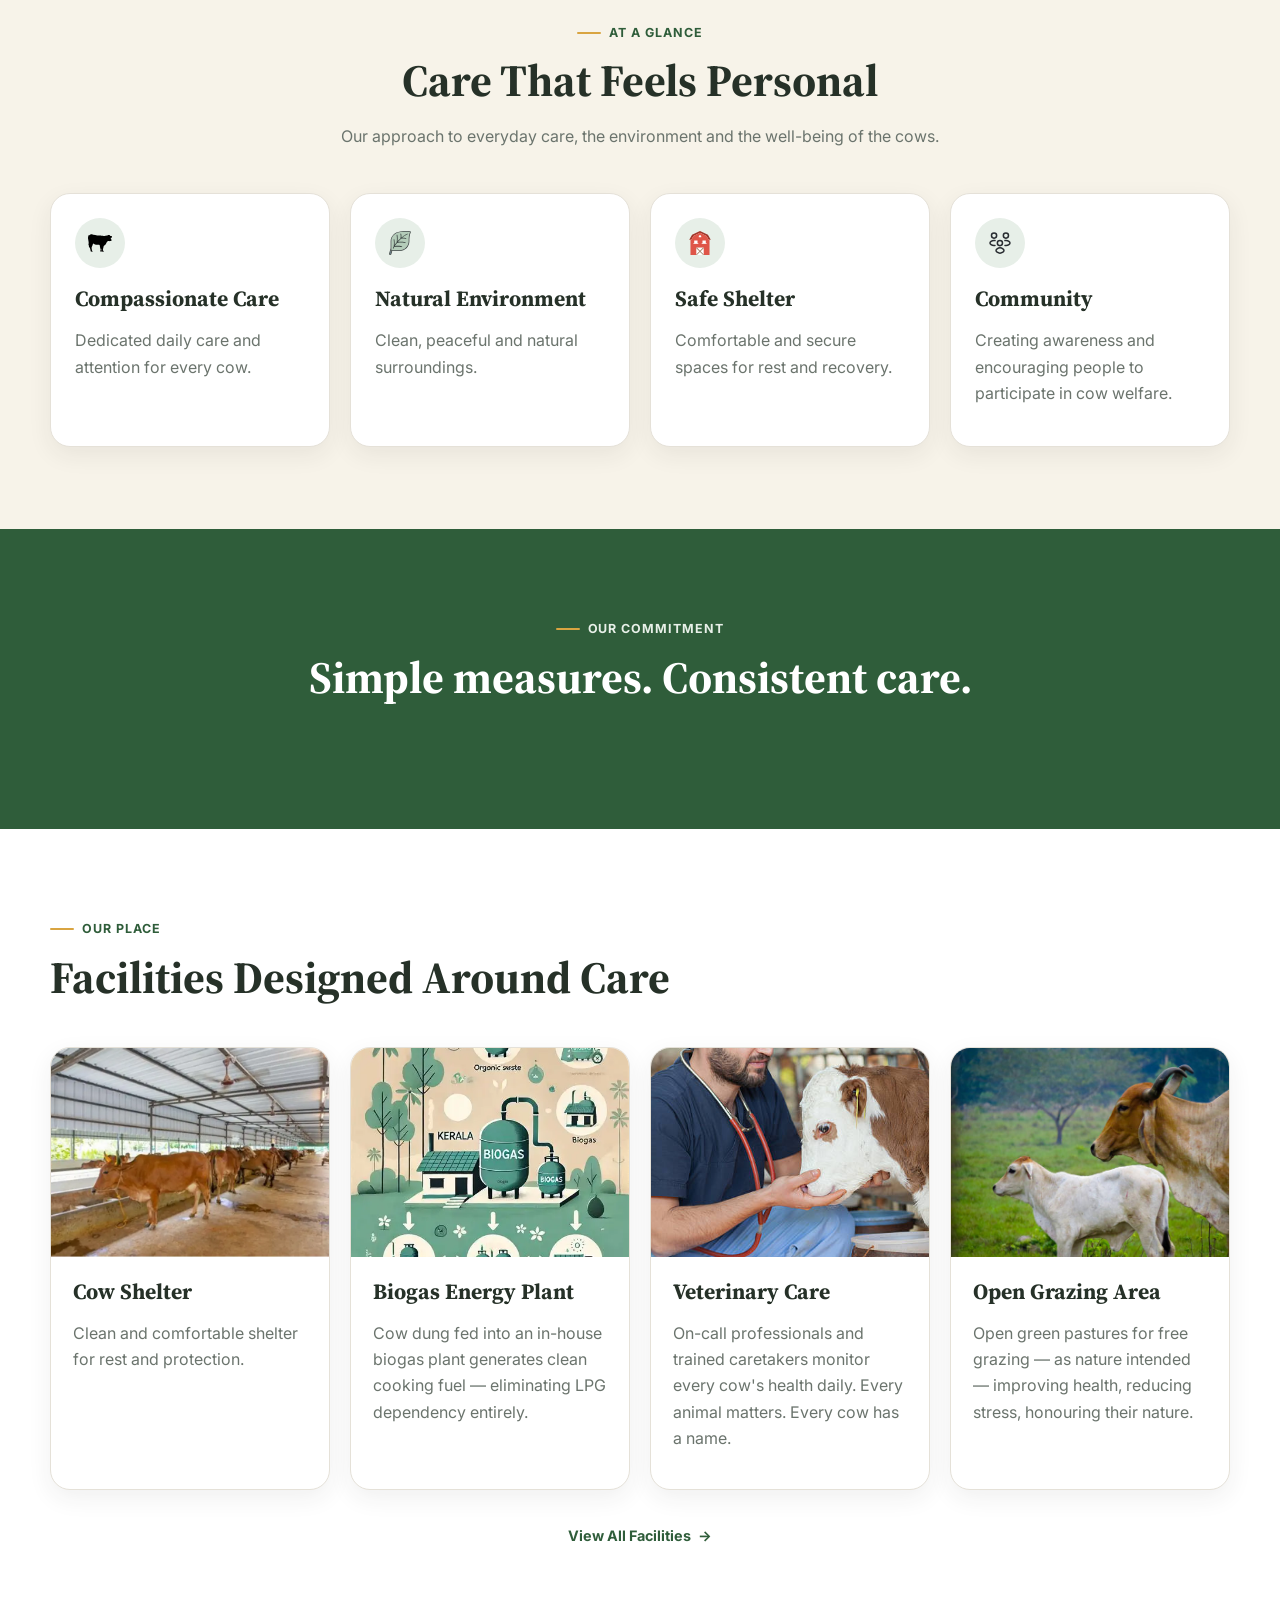
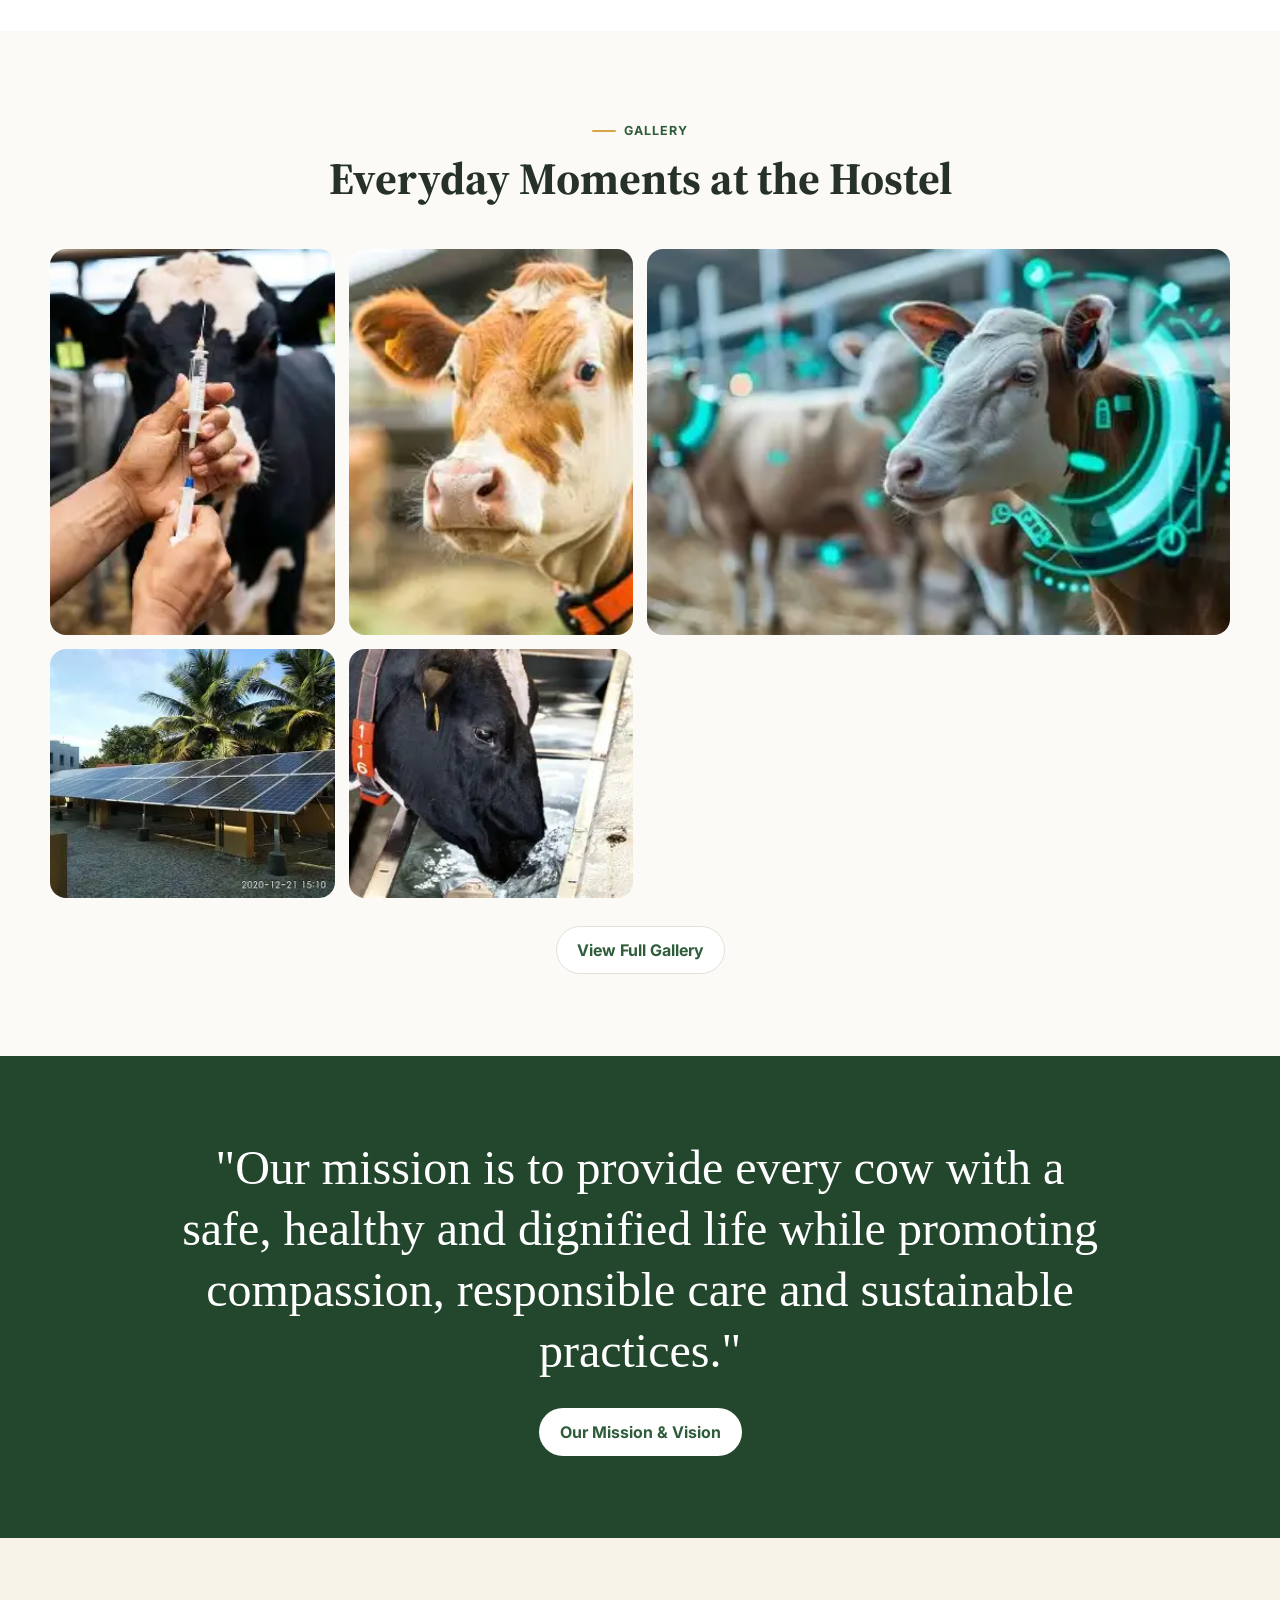
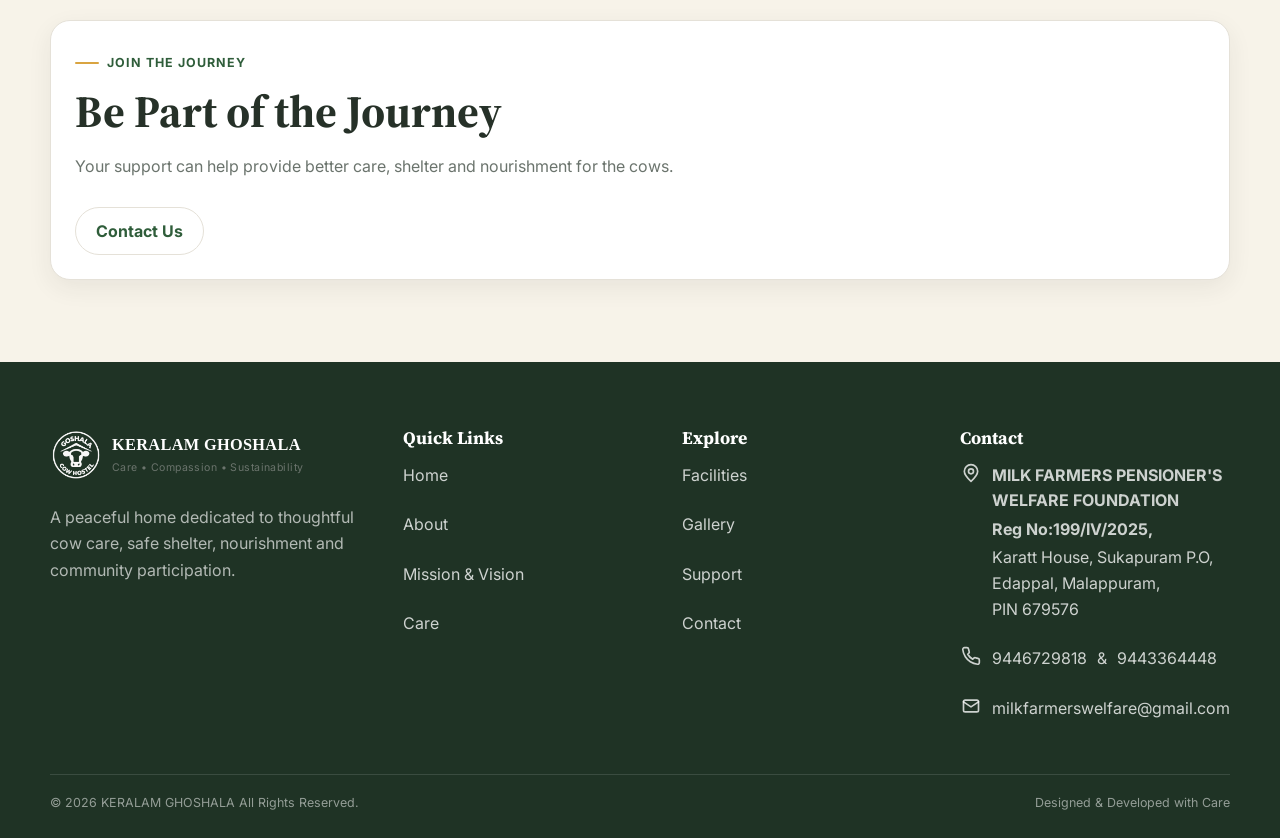
==== commit 9d80f602: "contact" ====
--- a/index.html
+++ b/index.html
@@ -85,6 +85,7 @@
         <a data-page-link href="index.html">Home</a><a data-page-link href="about.html">About</a><a data-page-link
           href="mission-vision.html">Mission & Vision</a><a data-page-link href="care.html">Care</a><a data-page-link
           href="facilities.html">Facilities</a><a data-page-link href="gallery.html">Gallery</a>
+          <a data-page-link href="support.html">Support</a>
         <a data-page-link href="contact.html">Contact</a>
       </div>
       <button class="mobile-toggle" type="button" aria-label="Open navigation menu"
@@ -92,8 +93,9 @@
       <div class="mobile-menu" aria-label="Mobile navigation">
         <a data-page-link href="index.html">Home</a><a data-page-link href="about.html">About</a><a data-page-link
           href="mission-vision.html">Mission & Vision</a><a data-page-link href="care.html">Care</a><a data-page-link
-          href="facilities.html">Facilities</a><a data-page-link href="gallery.html">Gallery</a><a data-page-link
-          href="contact.html">Contact</a>
+          href="facilities.html">Facilities</a><a data-page-link href="gallery.html">Gallery</a>
+          <a data-page-link href="support.html">Support</a>
+          <a data-page-link href="contact.html">Contact</a>
       </div>
     </nav>
   </header>
@@ -305,7 +307,7 @@
           <ul class="footer-links">
             <li><a href="facilities.html">Facilities</a></li>
             <li><a href="gallery.html">Gallery</a></li>
-
+            <li><a href="support.html">Support</a></li>
             <li><a href="contact.html">Contact</a></li>
           </ul>
         </div>
--- a/css/style.css
+++ b/css/style.css
@@ -1330,4 +1330,15 @@
 .footer-links .icon svg {
     width: 20px;
     height: 20px;
+}
+.icon-circle {
+    display: flex;
+    align-items: center;
+    justify-content: center;
+}
+
+.icon-circle svg {
+    width: 22px;
+    height: 22px;
+    flex-shrink: 0;
 }
